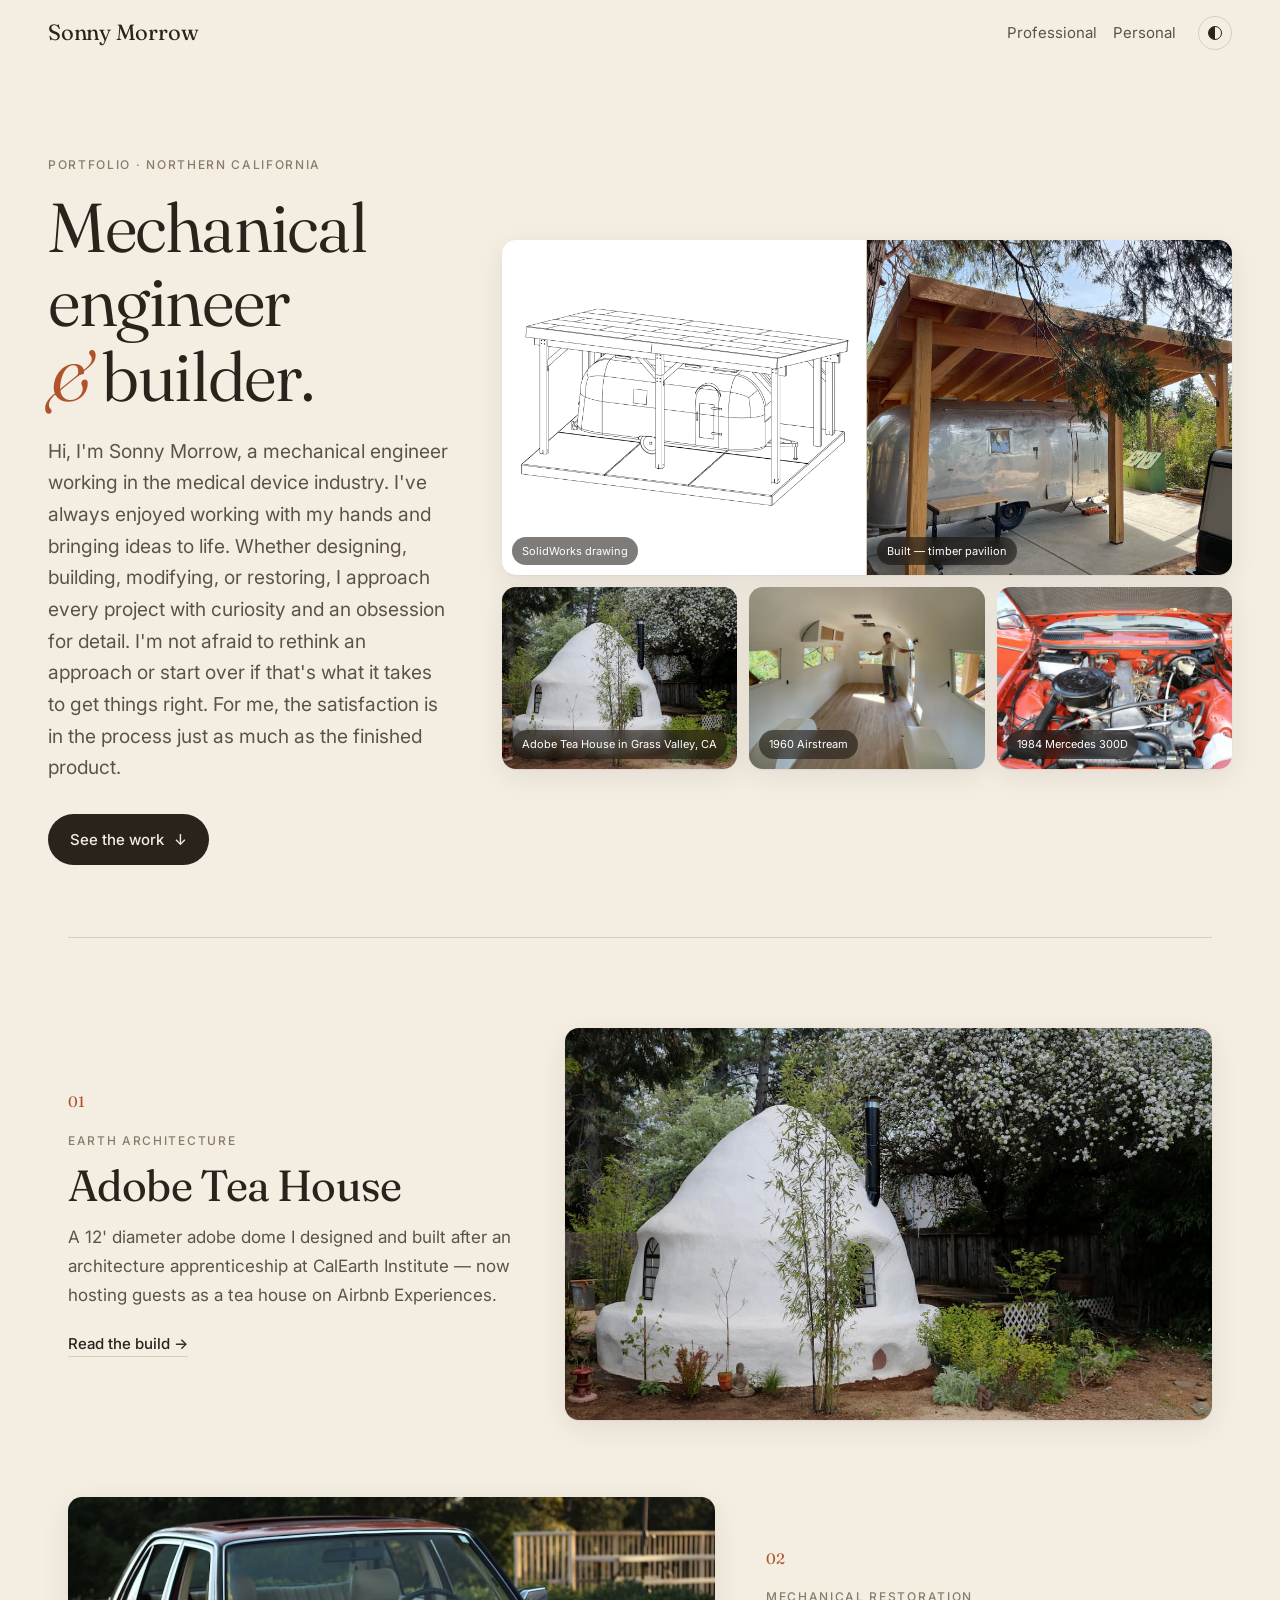
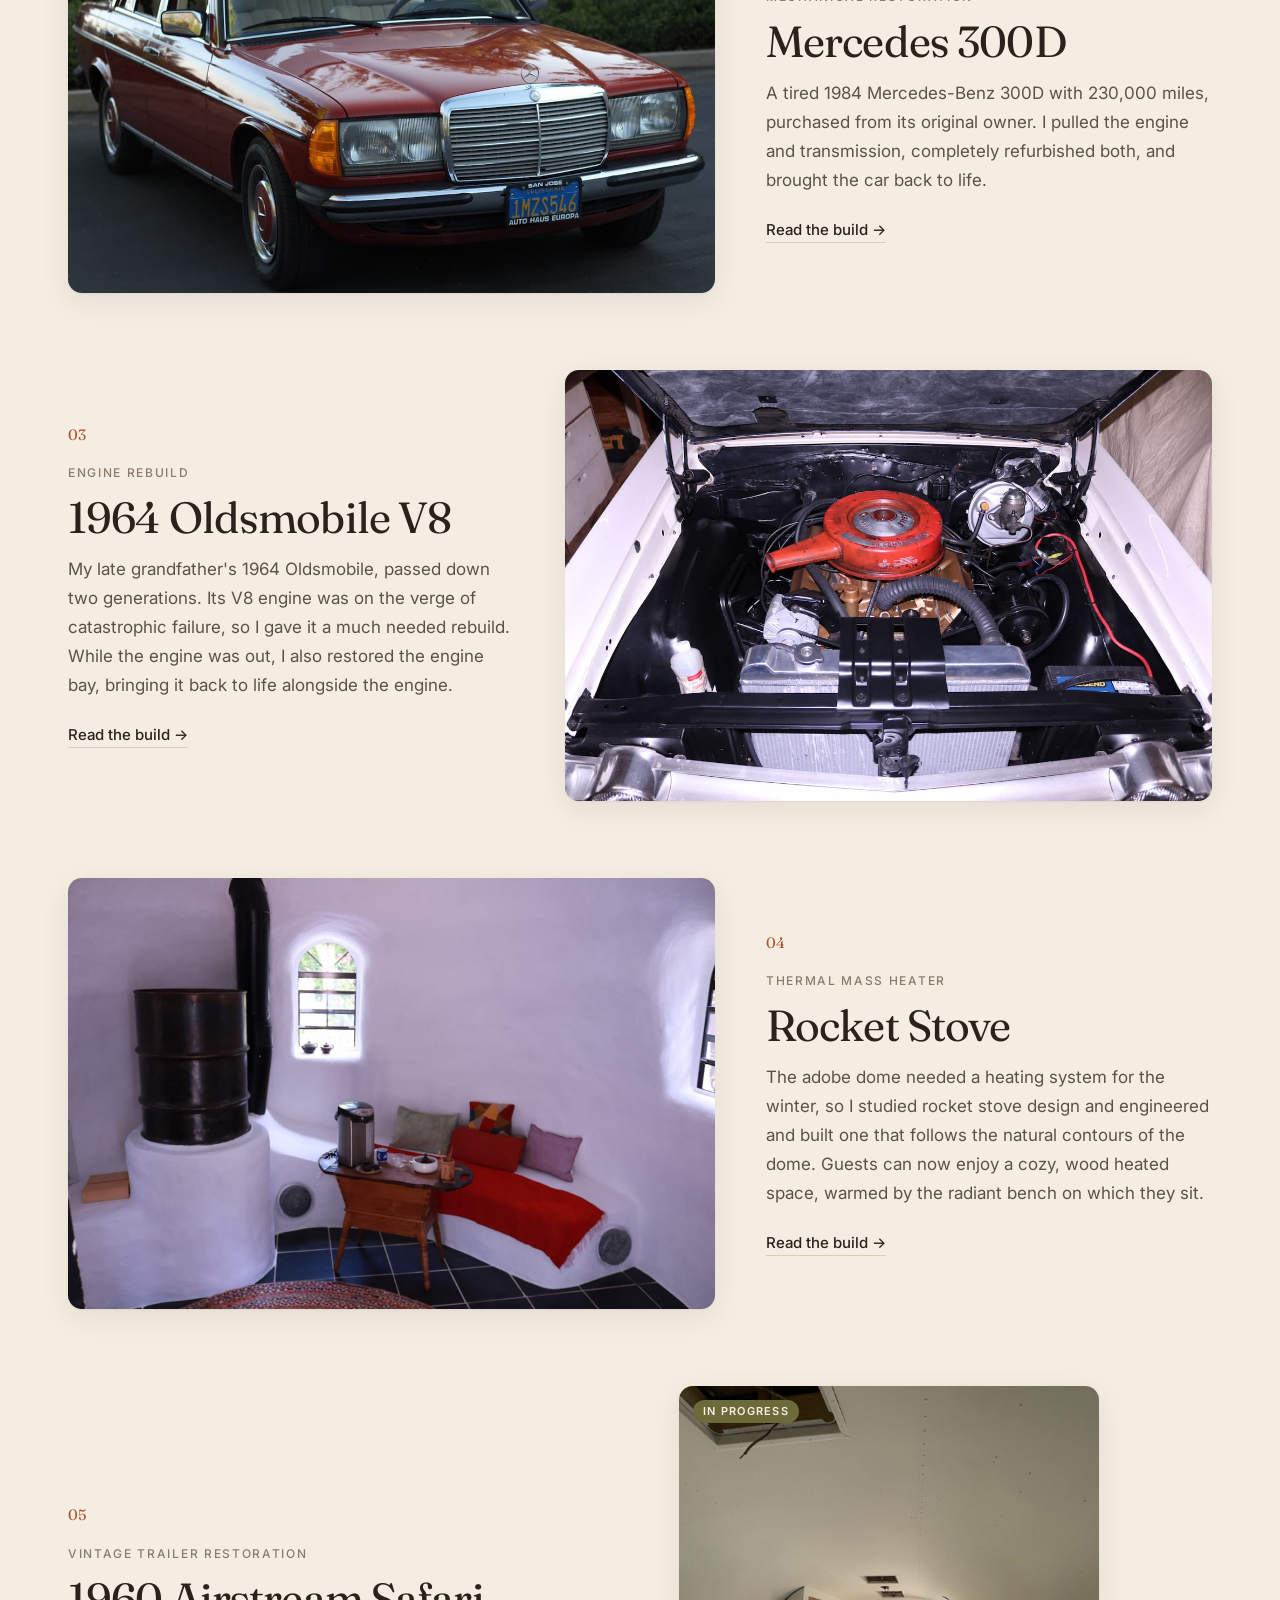
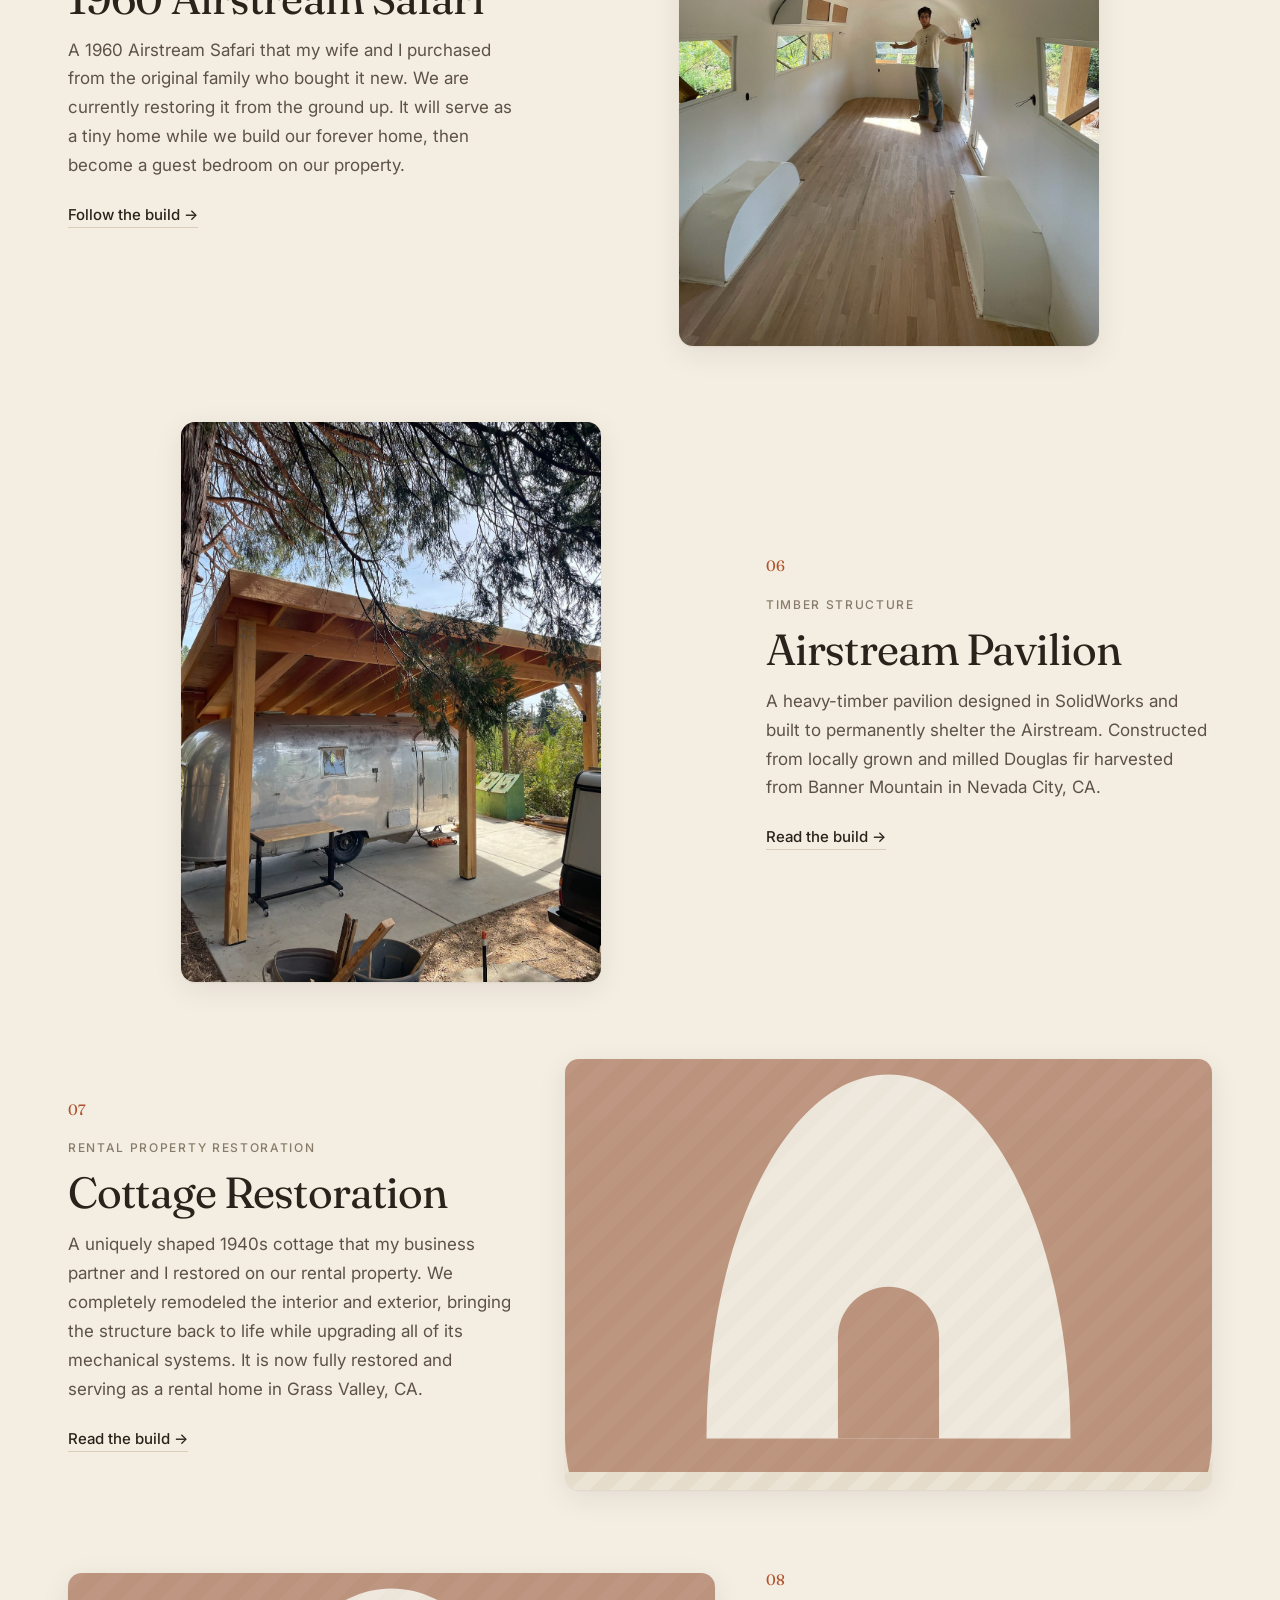
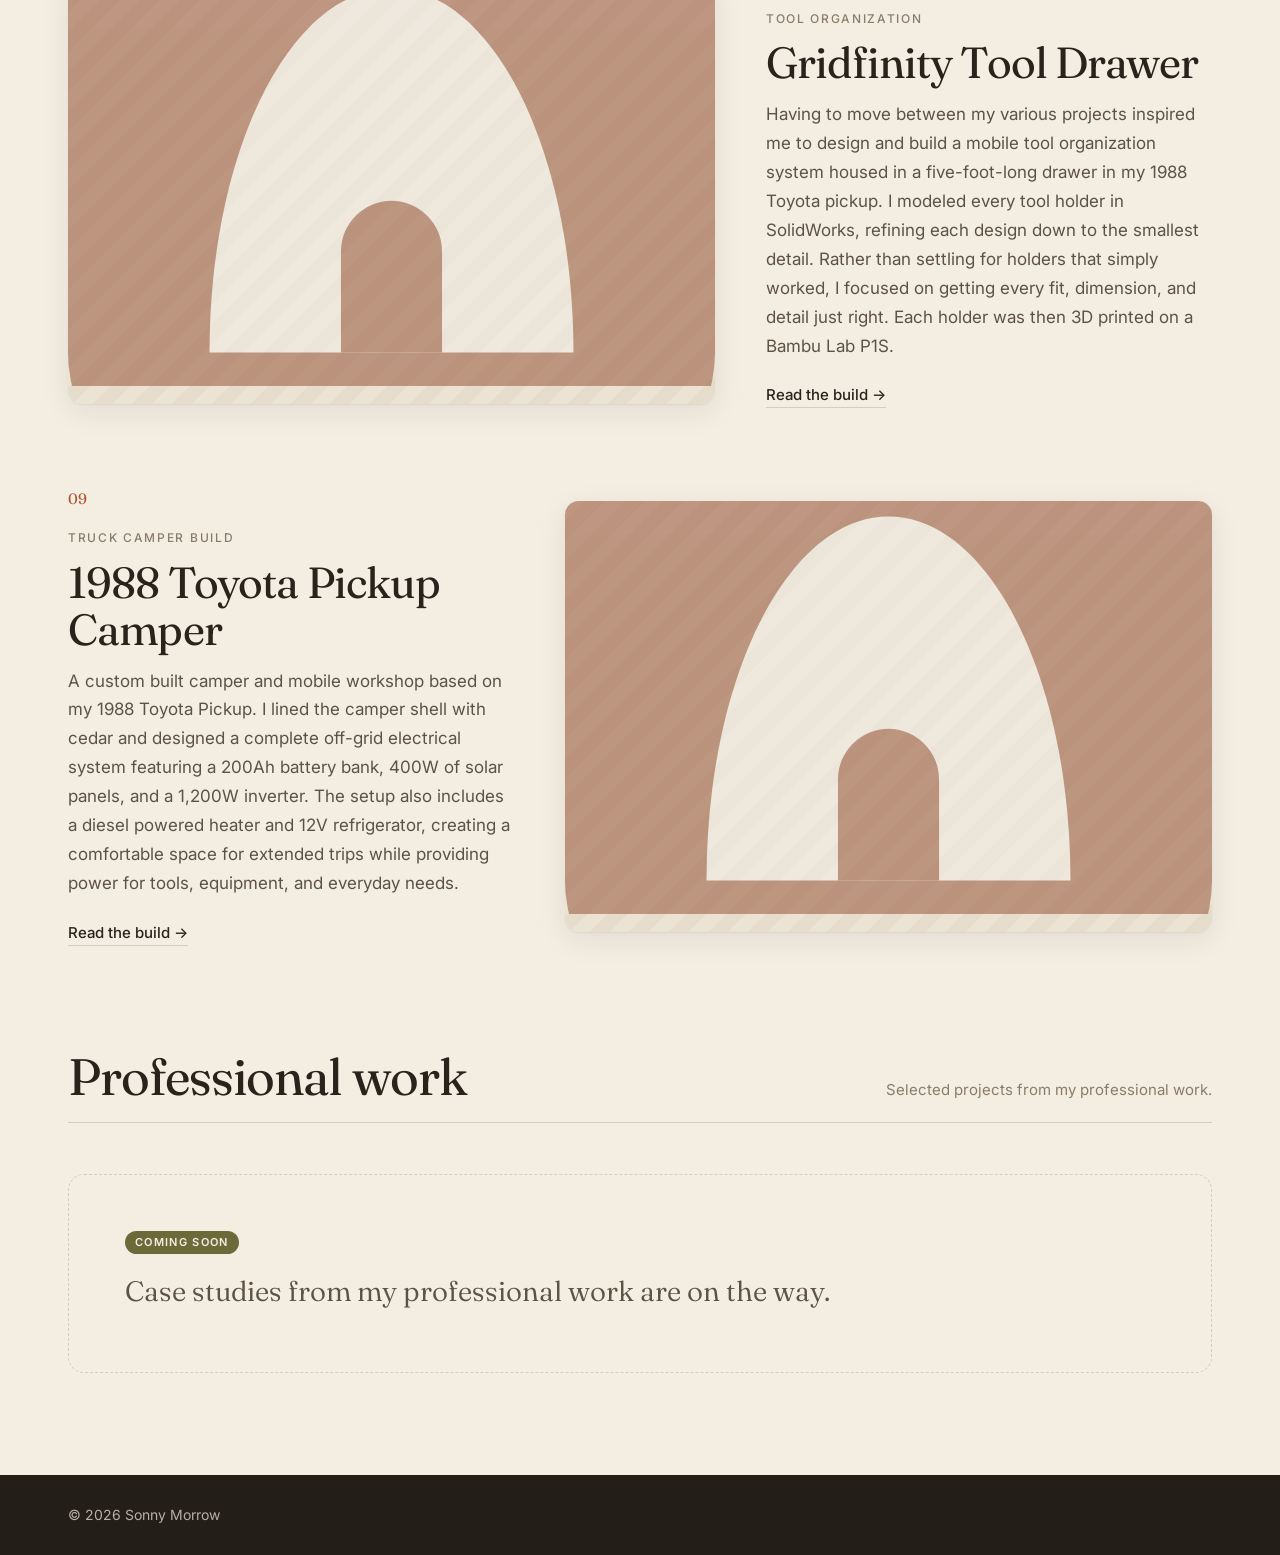
==== index.html @ 386fb1f4 "Edit text in the local editor" ====
<!doctype html>
<html lang="en">
<head>
<meta charset="utf-8">
<meta name="viewport" content="width=device-width, initial-scale=1">
<title>Sonny Morrow — Projects</title>
<meta name="description" content="Hi, I'm Sonny Morrow, a mechanical engineer working in the medical device industry. I've always enjoyed working with my hands and bringing ideas to life. Whether designing, building, modifying, or restoring, I approach every project with curiosity and an obsession for detail. I'm not afraid to rethink an approach or start over if that's what it takes to get things right. For me, the satisfaction is in the process just as much as the finished product.">
<meta property="og:title" content="Sonny Morrow — Projects">
<meta property="og:description" content="Hi, I'm Sonny Morrow, a mechanical engineer working in the medical device industry. I've always enjoyed working with my hands and bringing ideas to life. Whether designing, building, modifying, or restoring, I approach every project with curiosity and an obsession for detail. I'm not afraid to rethink an approach or start over if that's what it takes to get things right. For me, the satisfaction is in the process just as much as the finished product.">
<meta property="og:image" content="https://sonnymorrow.com/images/pic01.jpeg">
<meta name="twitter:card" content="summary_large_image">
<link rel="icon" href="assets/favicon.svg" type="image/svg+xml">
<link rel="preconnect" href="https://fonts.googleapis.com">
<link rel="preconnect" href="https://fonts.gstatic.com" crossorigin>
<link href="https://fonts.googleapis.com/css2?family=Fraunces:ital,opsz,wght@0,9..144,300..700;1,9..144,300..600&family=Inter:wght@400;500;600&display=swap" rel="stylesheet">
<link rel="stylesheet" href="assets/style.css?v=79885d1e">
<script>document.documentElement.classList.add('js');try{var t=localStorage.getItem('theme');if(t)document.documentElement.dataset.theme=t}catch(e){}</script>
</head>
<body class="home">
<header class="site-header">
  <a class="wordmark" href="">Sonny Morrow</a>
  <nav>
    <a href="#professional">Professional</a>
    <a href="#personal">Personal</a>
    <button class="theme-toggle" type="button" aria-label="Toggle dark mode"><span></span></button>
  </nav>
</header>
<main>
<section class="hero">
  <div class="hero-text">
    <p class="eyebrow">Portfolio · Northern California</p>
    <h1>Mechanical engineer <em>&amp;</em> builder.</h1>
    <p class="lede">Hi, I'm Sonny Morrow, a mechanical engineer working in the medical device industry. I've always enjoyed working with my hands and bringing ideas to life. Whether designing, building, modifying, or restoring, I approach every project with curiosity and an obsession for detail. I'm not afraid to rethink an approach or start over if that's what it takes to get things right. For me, the satisfaction is in the process just as much as the finished product.</p>
    <a class="btn" href="#work">See the work <span aria-hidden="true">↓</span></a>
  </div>
  <div class="collage"><a class="tile t1 pair" href="projects/airstream-pavilion/"><span class="half dwg"><img src="images/pavilion-dwg-overview-crop.png" width="1218" height="736" alt="SolidWorks drawing" fetchpriority="high" decoding="async" sizes="(min-width: 900px) 25vw, 50vw"><span class="hero-tag">SolidWorks drawing</span></span><span class="half"><img src="images/pavilion-angle.jpeg" width="1125" height="1500" alt="Built — timber pavilion" style="object-position:50% 62%" fetchpriority="high" decoding="async" sizes="(min-width: 900px) 25vw, 50vw"><span class="hero-tag">Built — timber pavilion</span></span></a>
    <a class="tile t2" href="projects/earthbag-dome/"><img src="images/pic01.jpeg" width="1200" height="727" alt="Adobe Tea House in Grass Valley, CA" style="object-position:6% 60%" fetchpriority="high" decoding="async" sizes="(min-width: 900px) 15vw, 33vw"><span class="hero-tag">Adobe Tea House in Grass Valley, CA</span></a>
    <a class="tile t3" href="projects/airstream-safari-1960/"><img src="images/airstream-interior-white-oak-floor.jpeg" width="1200" height="1600" alt="1960 Airstream" style="object-position:50% 60%" fetchpriority="high" decoding="async" sizes="(min-width: 900px) 15vw, 33vw"><span class="hero-tag">1960 Airstream</span></a>
    <a class="tile t4" href="projects/mercedes-300d/"><img src="images/2.35.jpeg" width="1200" height="800" alt="1984 Mercedes 300D" style="object-position:50% 55%" fetchpriority="high" decoding="async" sizes="(min-width: 900px) 15vw, 33vw"><span class="hero-tag">1984 Mercedes 300D</span></a>
  </div>
</section>

<div id="work">
<section id="personal" class="work wrap">
  
  <article class="card reveal">
    <a href="projects/earthbag-dome/" class="card-link">
      <div class="card-img card-img--whole" style="--r:1.6506"><img src="images/pic01.jpeg" width="1200" height="727" alt="Adobe Tea House" loading="lazy" decoding="async" sizes="(min-width: 900px) 60vw, 100vw"></div>
      <div class="card-body">
        <span class="num">01</span>
        <span class="kicker">Earth architecture</span>
        <h3>Adobe Tea House</h3>
        <p>A 12' diameter adobe dome I designed and built after an architecture apprenticeship at CalEarth Institute — now hosting guests as a tea house on Airbnb Experiences.</p>
        <span class="more">Read the build <span aria-hidden="true">→</span></span>
      </div>
    </a>
  </article>
  <article class="card reveal">
    <a href="projects/mercedes-300d/" class="card-link">
      <div class="card-img card-img--whole" style="--r:1.6327"><img src="images/2.1.jpeg" width="1200" height="735" alt="Mercedes 300D" loading="lazy" decoding="async" sizes="(min-width: 900px) 60vw, 100vw"></div>
      <div class="card-body">
        <span class="num">02</span>
        <span class="kicker">Mechanical restoration</span>
        <h3>Mercedes 300D</h3>
        <p>A tired 1984 Mercedes-Benz 300D with 230,000 miles, purchased from its original owner. I pulled the engine and transmission, completely refurbished both, and brought the car back to life.</p>
        <span class="more">Read the build <span aria-hidden="true">→</span></span>
      </div>
    </a>
  </article>
  <article class="card reveal">
    <a href="projects/oldsmobile-1964/" class="card-link">
      <div class="card-img card-img--whole" style="--r:1.5000"><img src="images/3.22.jpeg" width="1200" height="800" alt="1964 Oldsmobile V8" loading="lazy" decoding="async" sizes="(min-width: 900px) 60vw, 100vw"></div>
      <div class="card-body">
        <span class="num">03</span>
        <span class="kicker">Engine rebuild</span>
        <h3>1964 Oldsmobile V8</h3>
        <p>My late grandfather's 1964 Oldsmobile, passed down two generations. Its V8 engine was on the verge of catastrophic failure, so I gave it a much needed rebuild. While the engine was out, I also restored the engine bay, bringing it back to life alongside the engine.</p>
        <span class="more">Read the build <span aria-hidden="true">→</span></span>
      </div>
    </a>
  </article>
  <article class="card reveal">
    <a href="projects/rocket-stove/" class="card-link">
      <div class="card-img card-img--whole" style="--r:1.5000"><img src="images/4.12.jpeg" width="1200" height="800" alt="Rocket Stove" style="object-position:15% 50%" loading="lazy" decoding="async" sizes="(min-width: 900px) 60vw, 100vw"></div>
      <div class="card-body">
        <span class="num">04</span>
        <span class="kicker">Thermal Mass heater</span>
        <h3>Rocket Stove</h3>
        <p>The adobe dome needed a heating system for the winter, so I studied rocket stove design and engineered and built one that follows the natural contours of the dome. Guests can now enjoy a cozy, wood heated space, warmed by the radiant bench on which they sit.</p>
        <span class="more">Read the build <span aria-hidden="true">→</span></span>
      </div>
    </a>
  </article>
  <article class="card reveal">
    <a href="projects/airstream-safari-1960/" class="card-link">
      <div class="card-img card-img--whole" style="--r:0.7500"><span class="badge">In progress</span><img src="images/airstream-interior-white-oak-floor.jpeg" width="1200" height="1600" alt="1960 Airstream Safari" style="object-position:50% 55%" loading="lazy" decoding="async" sizes="(min-width: 900px) 60vw, 100vw"></div>
      <div class="card-body">
        <span class="num">05</span>
        <span class="kicker">Vintage trailer restoration</span>
        <h3>1960 Airstream Safari</h3>
        <p>A 1960 Airstream Safari that my wife and I purchased from the original family who bought it new. We are currently restoring it from the ground up. It will serve as a tiny home while we build our forever home, then become a guest bedroom on our property.</p>
        <span class="more">Follow the build <span aria-hidden="true">→</span></span>
      </div>
    </a>
  </article>
  <article class="card reveal">
    <a href="projects/airstream-pavilion/" class="card-link">
      <div class="card-img card-img--whole" style="--r:0.7500"><img src="images/pavilion-angle.jpeg" width="1125" height="1500" alt="Airstream Pavilion" style="object-position:50% 62%" loading="lazy" decoding="async" sizes="(min-width: 900px) 60vw, 100vw"></div>
      <div class="card-body">
        <span class="num">06</span>
        <span class="kicker">Timber structure</span>
        <h3>Airstream Pavilion</h3>
        <p>A heavy-timber pavilion designed in SolidWorks and built to permanently shelter the Airstream. Constructed from locally grown and milled Douglas fir harvested from Banner Mountain in Nevada City, CA.</p>
        <span class="more">Read the build <span aria-hidden="true">→</span></span>
      </div>
    </a>
  </article>
  <article class="card reveal">
    <a href="projects/cottage-restoration/" class="card-link">
      <div class="card-img"><div class="ph-empty"><img src="assets/favicon.svg" alt="" width="40" height="40"><span>Photos coming soon</span></div></div>
      <div class="card-body">
        <span class="num">07</span>
        <span class="kicker">Rental property restoration</span>
        <h3>Cottage Restoration</h3>
        <p>A uniquely shaped 1940s cottage that my business partner and I restored on our rental property. We completely remodeled the interior and exterior, bringing the structure back to life while upgrading all of its mechanical systems. It is now fully restored and serving as a rental home in Grass Valley, CA.</p>
        <span class="more">Read the build <span aria-hidden="true">→</span></span>
      </div>
    </a>
  </article>
  <article class="card reveal">
    <a href="projects/gridfinity-tool-drawer/" class="card-link">
      <div class="card-img"><div class="ph-empty"><img src="assets/favicon.svg" alt="" width="40" height="40"><span>Photos coming soon</span></div></div>
      <div class="card-body">
        <span class="num">08</span>
        <span class="kicker">tool organization</span>
        <h3>Gridfinity Tool Drawer</h3>
        <p>Having to move between my various projects inspired me to design and build a mobile tool organization system housed in a five-foot-long drawer in my 1988 Toyota pickup. I modeled every tool holder in SolidWorks, refining each design down to the smallest detail. Rather than settling for holders that simply worked, I focused on getting every fit, dimension, and detail just right. Each holder was then 3D printed on a Bambu Lab P1S.</p>
        <span class="more">Read the build <span aria-hidden="true">→</span></span>
      </div>
    </a>
  </article>
  <article class="card reveal">
    <a href="projects/toyota-pickup-camper-1988/" class="card-link">
      <div class="card-img"><div class="ph-empty"><img src="assets/favicon.svg" alt="" width="40" height="40"><span>Photos coming soon</span></div></div>
      <div class="card-body">
        <span class="num">09</span>
        <span class="kicker">Truck camper build</span>
        <h3>1988 Toyota Pickup Camper</h3>
        <p>A custom built camper and mobile workshop based on my 1988 Toyota Pickup. I lined the camper shell with cedar and designed a complete off-grid electrical system featuring a 200Ah battery bank, 400W of solar panels, and a 1,200W inverter. The setup also includes a diesel powered heater and 12V refrigerator, creating a comfortable space for extended trips while providing power for tools, equipment, and everyday needs.</p>
        <span class="more">Read the build <span aria-hidden="true">→</span></span>
      </div>
    </a>
  </article>
</section>
<section id="professional" class="work wrap">
  <header class="section-head"><h2 class="section-title">Professional work</h2><p>Selected projects from my professional work.</p></header>
  <div class="section-empty reveal"><span class="badge">Coming soon</span><p>Case studies from my professional work are on the way.</p></div>
</section>
</div>
</main>
<footer class="site-footer">
  <div class="wrap">
    <div class="footer-row">
      <span>© 2026 Sonny Morrow</span>
    </div>
  </div>
</footer>
<div class="lightbox" hidden role="dialog" aria-modal="true" aria-label="Photo viewer">
  <button class="lb-close" aria-label="Close">×</button>
  <button class="lb-prev" aria-label="Previous photo">‹</button>
  <figure><img alt=""><figcaption></figcaption></figure>
  <button class="lb-next" aria-label="Next photo">›</button>
</div>
<script src="assets/site.js?v=497e6ebc" defer></script>
</body>
</html>
---- assets/style.css ----
:root {
  --bg: #f3ede2;
  --bg-2: #ebe3d4;
  --card: #faf6ef;
  --ink: #2a231c;
  --ink-2: #5e5245;
  --muted: #8a7c6b;
  --line: #d9cdb9;
  --accent: #b0532c;
  --accent-ink: #fff8f0;
  --olive: #6d6a3a;
  --shadow: 0 1px 2px rgb(60 40 20 / .06), 0 8px 30px rgb(60 40 20 / .08);
  --serif: 'Fraunces', Georgia, serif;
  --sans: 'Inter', system-ui, -apple-system, sans-serif;
  --gutter: clamp(16px, 4vw, 48px);
  --max: 1240px;
  color-scheme: light;
}
@media (prefers-color-scheme: dark) {
  :root:not([data-theme="light"]) {
    --bg: #1b1814; --bg-2: #24201b; --card: #24201b; --ink: #efe7da; --ink-2: #c4b8a6; --muted: #948775;
    --line: #3a332b; --accent: #e07a4c; --accent-ink: #1b1814; --olive: #b4b07a;
    --shadow: 0 1px 2px rgb(0 0 0 / .3), 0 8px 30px rgb(0 0 0 / .3); color-scheme: dark;
  }
}
:root[data-theme="dark"] {
  --bg: #1b1814; --bg-2: #24201b; --card: #24201b; --ink: #efe7da; --ink-2: #c4b8a6; --muted: #948775;
  --line: #3a332b; --accent: #e07a4c; --accent-ink: #1b1814; --olive: #b4b07a;
  --shadow: 0 1px 2px rgb(0 0 0 / .3), 0 8px 30px rgb(0 0 0 / .3); color-scheme: dark;
}

*, *::before, *::after { box-sizing: border-box; }
html { scroll-behavior: smooth; -webkit-text-size-adjust: 100%; }
body {
  margin: 0; background: var(--bg); color: var(--ink);
  font: 400 17px/1.7 var(--sans); -webkit-font-smoothing: antialiased; overflow-x: hidden;
}
img { max-width: 100%; height: auto; display: block; }
a { color: inherit; }
::selection { background: var(--accent); color: var(--accent-ink); }
.wrap { max-width: var(--max); margin-inline: auto; padding-inline: var(--gutter); }
h1, h2, h3 { font-family: var(--serif); font-weight: 400; line-height: 1.08; letter-spacing: -.02em; margin: 0; font-optical-sizing: auto; }
em { font-style: italic; color: var(--accent); }

/* ---------- Header ---------- */
.site-header {
  position: sticky; top: 0; z-index: 50; display: flex; align-items: center; justify-content: space-between;
  padding: 14px var(--gutter); background: color-mix(in srgb, var(--bg) 82%, transparent);
  backdrop-filter: blur(12px); -webkit-backdrop-filter: blur(12px); border-bottom: 1px solid transparent;
  transition: border-color .3s;
}
.site-header.scrolled { border-bottom-color: var(--line); }
.wordmark { font-family: var(--serif); font-size: 22px; text-decoration: none; letter-spacing: -.01em; }
.site-header nav { display: flex; gap: 22px; align-items: center; font-size: 15px; }
.site-header nav a { text-decoration: none; color: var(--ink-2); }
.site-header nav a:hover { color: var(--accent); }
.theme-toggle {
  width: 34px; height: 34px; border-radius: 50%; border: 1px solid var(--line); background: transparent;
  cursor: pointer; display: grid; place-items: center; padding: 0;
}
.theme-toggle span {
  width: 14px; height: 14px; border-radius: 50%;
  background: linear-gradient(90deg, var(--ink) 50%, transparent 50%); border: 1.5px solid var(--ink);
}

/* ---------- Home hero ---------- */
.hero {
  display: grid; grid-template-columns: 0.8fr 1.45fr; gap: clamp(24px, 4vw, 72px); align-items: center;
  max-width: 1560px; margin: 0 auto; padding: clamp(32px, 6vw, 80px) var(--gutter) clamp(40px, 6vw, 72px);
}
.eyebrow, .kicker {
  font-size: 12px; letter-spacing: .14em; text-transform: uppercase; color: var(--muted); font-weight: 500;
}
.hero h1 { font-size: clamp(42px, 5.4vw, 84px); text-wrap: balance; margin: 14px 0 22px; font-weight: 350; }
.lede { font-size: clamp(17px, 1.5vw, 19px); color: var(--ink-2); max-width: 34em; margin: 0 0 30px; }
.btn {
  display: inline-flex; gap: 10px; align-items: center; padding: 13px 22px; border-radius: 999px;
  background: var(--ink); color: var(--bg); text-decoration: none; font-weight: 500; font-size: 15px;
  transition: transform .2s, background .2s;
}
.btn:hover { background: var(--accent); color: var(--accent-ink); transform: translateY(-1px); }
/* Collage: a wide "drawing vs. built" pair across the top, three project tiles below.
   Each tile links to its project. */
.collage {
  display: grid; grid-template-columns: 1fr 1fr 1fr; grid-template-rows: 1.85fr 1fr; gap: 12px;
  aspect-ratio: 4/2.9;
}
.tile.pair { grid-column: 1 / 4; display: grid; grid-template-columns: 1fr 1fr; gap: 0; }
.tile.pair .half { position: relative; overflow: hidden; display: block; }
.tile.pair .half.dwg { background: #fff; border-right: 1px solid var(--line); }
.tile.pair .half.dwg img { object-fit: contain; padding: 22px 14px; animation: none; }
.tile { position: relative; display: block; overflow: hidden; border-radius: 14px; box-shadow: var(--shadow); background: var(--bg-2); }
.tile img { width: 100%; height: 100%; object-fit: cover; transition: transform 1.1s cubic-bezier(.2,.7,.2,1); }
.tile:hover img { transform: scale(1.03); }
.tile .hero-tag { left: 10px; bottom: 10px; font-size: 11px; padding: 5px 10px; }
@keyframes slowzoom { from { transform: scale(1.08); } to { transform: scale(1); } }
.hero-tag {
  position: absolute; left: 14px; bottom: 14px; font-size: 12px; padding: 6px 12px; border-radius: 999px;
  background: rgb(20 15 10 / .55); color: #fff; backdrop-filter: blur(6px);
}

/* ---------- Stats ---------- */
.stats {
  display: grid; grid-template-columns: repeat(4, 1fr); border-block: 1px solid var(--line);
  padding-block: 26px; gap: 16px;
}
.stats div { display: flex; flex-direction: column; gap: 4px; }
.stats strong { font-family: var(--serif); font-size: clamp(34px, 4vw, 52px); font-weight: 350; line-height: 1; color: var(--accent); }
.stats span { font-size: 14px; color: var(--muted); }

/* ---------- Work ---------- */
.work { padding-block: clamp(56px, 8vw, 110px); }
.section-title { font-size: clamp(32px, 4vw, 52px); margin-bottom: clamp(28px, 4vw, 56px); }
.card + .card { margin-top: clamp(40px, 6vw, 88px); }
.card-link { display: grid; grid-template-columns: 1.45fr 1fr; gap: clamp(20px, 4vw, 56px); align-items: center; text-decoration: none; }
.card:nth-child(odd of .card) .card-link { grid-template-columns: 1fr 1.45fr; }
.card:nth-child(odd of .card) .card-img { order: 2; }
.card-img { overflow: hidden; border-radius: 14px; aspect-ratio: 3/2; box-shadow: var(--shadow); background: var(--bg-2); }
.card-img img { width: 100%; height: 100%; object-fit: cover; transition: transform 1.1s cubic-bezier(.2,.7,.2,1); }
.card-link:hover .card-img img { transform: scale(1.045); }
.card-body { position: relative; }
.num { display: block; font-family: var(--serif); font-size: 15px; color: var(--accent); margin-bottom: 10px; }
.card h3 { font-size: clamp(30px, 3.4vw, 46px); margin: 8px 0 14px; }
.card p { color: var(--ink-2); margin: 0 0 20px; }
.more { font-weight: 500; font-size: 15px; border-bottom: 1px solid var(--line); padding-bottom: 3px; transition: border-color .2s, color .2s; }
.card-link:hover .more { color: var(--accent); border-color: var(--accent); }

/* ---------- Project page ---------- */
.progress { position: fixed; top: 0; left: 0; height: 3px; width: 100%; background: var(--accent); transform-origin: 0 50%; transform: scaleX(0); z-index: 60; }
.p-hero { position: relative; height: min(78vh, 760px); min-height: 380px; overflow: hidden; margin-top: -63px; }
.p-hero img { width: 100%; height: 100%; object-fit: cover; animation: slowzoom 18s ease-out both; }
.p-hero::after { content: ''; position: absolute; inset: 0; background: linear-gradient(to top, rgb(15 10 6 / .72), rgb(15 10 6 / .05) 55%, rgb(15 10 6 / .25)); }
.p-hero-text { position: absolute; inset: auto 0 0; z-index: 1; padding-bottom: clamp(28px, 5vw, 60px); color: #fff; }
.p-hero-text .kicker { color: rgb(255 255 255 / .8); }
.p-hero h1 { font-size: clamp(46px, 8vw, 116px); font-weight: 350; margin-top: 10px; }
.p-intro { display: grid; grid-template-columns: 300px 1fr; gap: clamp(24px, 5vw, 72px); padding-block: clamp(40px, 6vw, 80px); }
.p-lede:only-child { grid-column: 2; }
.meta { margin: 0; display: grid; gap: 0; align-content: start; }
.meta div { padding: 12px 0; border-top: 1px solid var(--line); }
.meta div:last-child { border-bottom: 1px solid var(--line); }
.meta dt { font-size: 12px; text-transform: uppercase; letter-spacing: .12em; color: var(--muted); }
.meta dd { margin: 2px 0 0; font-weight: 500; }
.p-lede p { font-family: var(--serif); font-size: clamp(21px, 2.2vw, 28px); line-height: 1.45; margin: 0 0 .8em; font-weight: 350; }

.p-body { display: grid; grid-template-columns: 220px minmax(0, 1fr); gap: clamp(24px, 5vw, 72px); }
.toc nav { position: sticky; top: 90px; font-size: 14px; }
.toc p { font-size: 12px; text-transform: uppercase; letter-spacing: .12em; color: var(--muted); margin: 0 0 10px; }
.toc ol { list-style: none; padding: 0; margin: 0; border-left: 1px solid var(--line); }
.toc a { display: flex; gap: 10px; padding: 6px 0 6px 14px; text-decoration: none; color: var(--ink-2); margin-left: -1px; border-left: 2px solid transparent; transition: color .2s, border-color .2s; }
.toc a span { color: var(--muted); font-variant-numeric: tabular-nums; min-width: 1.4em; }
.toc a:hover, .toc a.active { color: var(--ink); border-left-color: var(--accent); }
.toc a.active span { color: var(--accent); }

.chapters { max-width: 860px; min-width: 0; }
.chapter { padding-bottom: clamp(44px, 6vw, 80px); scroll-margin-top: 80px; }
.chapter h2 { font-size: clamp(28px, 3vw, 40px); margin-bottom: 18px; display: flex; align-items: baseline; gap: 14px; }
.chapter h2 small { font-family: var(--sans); font-size: 14px; color: var(--muted); letter-spacing: 0; }
.ch-num { font-size: 15px; color: var(--accent); font-family: var(--sans); font-weight: 500; letter-spacing: .04em; }
.chapter > p { max-width: 40em; color: var(--ink-2); margin: 0 0 1.1em; }
.note { font-style: italic; color: var(--muted); }
.hint { font-size: 14px; color: var(--muted) !important; }
.inline-link { color: var(--accent); font-weight: 500; text-decoration: none; border-bottom: 1px solid currentColor; }

/* Justified rows: each photo keeps its own shape (--r = width/height),
   widths are shared in proportion so every photo in a row is the same height. */
.gallery { display: flex; flex-direction: column; gap: 10px; margin: 6px 0 26px; }
.grow { display: flex; gap: 10px; }
.gi { flex: var(--r) 1 0; min-width: 0; aspect-ratio: var(--r); }
.gallery.g1 .gi { flex: none; width: min(100%, calc(78vh * var(--r))); margin: 0 auto; }
.ph { display: block; width: 100%; height: 100%; overflow: hidden; border-radius: 10px; background: var(--bg-2); cursor: zoom-in; }
.ph img { display: block; width: 100%; height: 100%; object-fit: cover; transition: transform .8s cubic-bezier(.2,.7,.2,1), opacity .4s; }
.ph:hover img { transform: scale(1.03); }

/* Before / after */
.ba { position: relative; border-radius: 12px; overflow: hidden; aspect-ratio: 3/2; user-select: none; box-shadow: var(--shadow); }
.ba img { width: 100%; height: 100%; object-fit: cover; }
.ba-before { position: absolute; inset: 0; clip-path: inset(0 calc(100% - var(--pos)) 0 0); }
.ba input { position: absolute; inset: 0; width: 100%; height: 100%; opacity: 0; cursor: ew-resize; margin: 0; z-index: 3; }
.ba-handle { position: absolute; top: 0; bottom: 0; left: var(--pos); width: 2px; background: #fff; transform: translateX(-1px); pointer-events: none; z-index: 2; }
.ba-handle::after { content: '‹ ›'; position: absolute; top: 50%; left: 50%; transform: translate(-50%,-50%); width: 46px; height: 46px; border-radius: 50%; background: #fff; color: #222; display: grid; place-items: center; font-size: 18px; box-shadow: 0 2px 12px rgb(0 0 0 / .3); letter-spacing: 2px; }
.ba input:focus-visible ~ .ba-handle::after { outline: 3px solid var(--accent); outline-offset: 2px; }
.ba-label { position: absolute; top: 14px; z-index: 2; font-size: 12px; text-transform: uppercase; letter-spacing: .12em; padding: 5px 10px; border-radius: 999px; background: rgb(20 15 10 / .6); color: #fff; pointer-events: none; }
.ba-label.l { left: 14px; } .ba-label.r { right: 14px; }

.parts { list-style: none; padding: 0; margin: 0; display: grid; grid-template-columns: repeat(2, 1fr); gap: 0 32px; }
.parts li { padding: 10px 0 10px 30px; border-bottom: 1px solid var(--line); position: relative; font-size: 15px; }
.parts li::before { content: ''; position: absolute; left: 2px; top: 15px; width: 14px; height: 8px; border-left: 2px solid var(--olive); border-bottom: 2px solid var(--olive); transform: rotate(-45deg); }

.outcome { background: var(--card); border: 1px solid var(--line); border-radius: 16px; padding: clamp(24px, 4vw, 44px); margin-bottom: clamp(44px, 6vw, 80px); }
.outcome p { font-family: var(--serif); font-size: clamp(19px, 2vw, 24px); line-height: 1.5; color: var(--ink) !important; font-weight: 350; margin: 0 !important; max-width: none !important; }
.video { position: relative; aspect-ratio: 16/9; border-radius: 12px; overflow: hidden; background: #000; }
.video iframe { position: absolute; inset: 0; width: 100%; height: 100%; border: 0; }

.pager { display: grid; grid-template-columns: 1fr 1fr; gap: 16px; padding-block: 20px clamp(56px, 8vw, 100px); }
.pager a { display: flex; flex-direction: column; gap: 6px; padding: 24px; border: 1px solid var(--line); border-radius: 14px; text-decoration: none; transition: border-color .2s, background .2s; }
.pager a:hover { border-color: var(--accent); background: var(--card); }
.pager .next { text-align: right; }
.pager span { font-size: 13px; color: var(--muted); }
.pager strong { font-family: var(--serif); font-weight: 400; font-size: clamp(20px, 2.4vw, 30px); }

/* ---------- Footer ---------- */
.site-footer { background: #241e18; color: #f3ede2; padding-block: clamp(48px, 7vw, 90px) 28px; }
.footer-big { font-family: var(--serif); font-size: clamp(30px, 5vw, 64px); line-height: 1.1; margin: 0 0 48px; font-weight: 350; max-width: 14em; }
.footer-row { display: flex; justify-content: space-between; flex-wrap: wrap; gap: 12px; font-size: 14px; opacity: .7; }
.footer-row a { text-decoration: none; border-bottom: 1px solid currentColor; }

/* ---------- Lightbox ---------- */
.lightbox { position: fixed; inset: 0; z-index: 100; background: rgb(12 9 6 / .94); display: grid; place-items: center; padding: 56px 64px; }
.lightbox[hidden] { display: none; }
.lightbox figure { margin: 0; max-width: 100%; max-height: 100%; display: flex; flex-direction: column; align-items: center; gap: 10px; }
.lightbox img { max-width: 100%; max-height: calc(100vh - 140px); width: auto; height: auto; border-radius: 6px; object-fit: contain; }
.lightbox figcaption { color: rgb(255 255 255 / .6); font-size: 13px; font-variant-numeric: tabular-nums; }
.lightbox button { position: absolute; background: rgb(255 255 255 / .1); color: #fff; border: 0; width: 48px; height: 48px; border-radius: 50%; font-size: 28px; line-height: 1; cursor: pointer; display: grid; place-items: center; }
.lightbox button:hover { background: rgb(255 255 255 / .22); }
.lb-close { top: 14px; right: 14px; }
.lb-prev { left: 12px; top: 50%; transform: translateY(-50%); }
.lb-next { right: 12px; top: 50%; transform: translateY(-50%); }

.nf { padding-block: 120px; text-align: center; } .nf h1 { font-size: clamp(40px, 6vw, 72px); margin-bottom: 30px; }

/* ---------- Reveal ---------- */
.js .reveal { opacity: 0; transform: translateY(24px); transition: opacity .9s ease, transform .9s cubic-bezier(.2,.7,.2,1); }
.js .reveal.in { opacity: 1; transform: none; }
@media (prefers-reduced-motion: reduce) {
  *, *::before, *::after { animation: none !important; transition: none !important; }
  .js .reveal { opacity: 1; transform: none; }
  html { scroll-behavior: auto; }
}

/* ---------- Responsive ---------- */
@media (max-width: 900px) {
  .hero { grid-template-columns: 1fr; }
  .collage { aspect-ratio: 4/3.1; gap: 6px; }
  .stats { grid-template-columns: repeat(2, 1fr); }
  .card-link, .card:nth-child(odd of .card) .card-link { grid-template-columns: 1fr; }
  .card:nth-child(odd of .card) .card-img { order: 0; }
  .p-intro, .p-body { grid-template-columns: 1fr; }
  .p-lede:only-child { grid-column: auto; }
  .toc { display: none; }
  .parts { grid-template-columns: 1fr; }
}
@media (max-width: 560px) {
  body { font-size: 16px; }
  .gallery, .grow { gap: 6px; }
  .lightbox { padding: 56px 8px; }
  .lb-prev, .lb-next { top: auto; bottom: 10px; transform: none; }
  .pager { grid-template-columns: 1fr; }
  .pager .next { text-align: left; }
}
@media (prefers-color-scheme: dark) { :root:not([data-theme="light"]) .site-footer { background: #110e0b; border-top: 1px solid var(--line); } }
:root[data-theme="dark"] .site-footer { background: #110e0b; border-top: 1px solid var(--line); }

/* ---------- Placeholders for projects still being written ---------- */
.card-img { position: relative; }
.ph-empty {
  width: 100%; height: 100%; display: flex; flex-direction: column; align-items: center; justify-content: center; gap: 12px;
  color: var(--muted); font-size: 14px; letter-spacing: .04em;
  background: repeating-linear-gradient(135deg, var(--bg-2) 0 14px, color-mix(in srgb, var(--bg-2) 70%, var(--line)) 14px 28px);
}
.ph-empty img { opacity: .55; filter: grayscale(.3); }
.badge {
  display: inline-block; font: 600 11px/1 var(--sans); letter-spacing: .12em; text-transform: uppercase;
  padding: 6px 10px; border-radius: 999px; background: var(--olive); color: var(--bg);
}
.card-img .badge { position: absolute; top: 14px; left: 14px; z-index: 1; }
.p-hero-text .badge { margin-left: 12px; vertical-align: 2px; }
.p-hero--empty { height: min(52vh, 480px); min-height: 320px; background: repeating-linear-gradient(135deg, #2b241d 0 18px, #322a22 18px 36px); }
.todo {
  border: 1.5px dashed var(--line); border-radius: 12px; padding: 16px 18px; margin: 0 0 24px;
  color: var(--muted); font-size: 15px; max-width: 40em; background: color-mix(in srgb, var(--card) 60%, transparent);
}
.todo strong { display: block; font-size: 11px; letter-spacing: .14em; text-transform: uppercase; color: var(--olive); margin-bottom: 4px; }
.outcome .todo { margin: 0; }

/* Technical drawings: never crop, show the whole sheet on white */
.ph:has(img[src$=".png"]) { background: #fff; }
.ph img[src$=".png"] { object-fit: contain; }

/* Looping video clips (GIF-style) */
.ph-video { cursor: default; }
.ph-video video { width: 100%; height: 100%; object-fit: cover; display: block; }

/* ---------- Professional / Personal sections ---------- */
.work + .work { padding-top: 0; }
.section-head { display: flex; align-items: baseline; justify-content: space-between; gap: 12px 32px; flex-wrap: wrap;
  border-bottom: 1px solid var(--line); padding-bottom: 18px; margin-bottom: clamp(28px, 4vw, 56px); }
.section-head .section-title { margin: 0; }
.section-head p { margin: 0; color: var(--muted); max-width: 30em; font-size: 15px; }
.section-empty { border: 1.5px dashed var(--line); border-radius: 16px; padding: clamp(28px, 5vw, 56px);
  display: flex; flex-direction: column; align-items: flex-start; gap: 14px; }
.section-empty p { margin: 0; font-family: var(--serif); font-size: clamp(20px, 2.2vw, 28px); font-weight: 350; color: var(--ink-2); }
.site-header nav a + a { margin-left: -6px; }



/* Stats: as many columns as there are stats; footer without the big tagline */
.stats { grid-template-columns: repeat(auto-fit, minmax(140px, 1fr)); }
.site-footer { padding-top: 28px; }

/* Keep the name on one line on phones */
.wordmark { white-space: nowrap; }
@media (max-width: 420px) {
  .wordmark { font-size: 19px; }
  .site-header nav { gap: 14px; font-size: 14px; }
}

/* Divider between the home intro and the project list */
#work::before {
  content: ''; display: block; max-width: calc(var(--max) - 2 * var(--gutter)); margin: 0 auto;
  height: 1px; background: var(--line);
}
#work > .work:first-child { padding-top: clamp(48px, 7vw, 96px); }

/* Hidden from view, still read by search engines and screen readers */
.sr-only { position: absolute; width: 1px; height: 1px; overflow: hidden; clip: rect(0 0 0 0); white-space: nowrap; }
.hero .lede { font-size: clamp(17px, 1.5vw, 20px); line-height: 1.65; }

/* Banner that shows the whole photo (heroFit: 'whole'): blurred copy fills the sides */
.p-hero img.p-hero-fill { position: absolute; inset: 0; filter: blur(28px) brightness(.55); transform: scale(1.15); animation: none; }
.p-hero img.p-hero-whole { position: relative; object-fit: contain; }

/* Home cards show the whole cover photo in its own shape; tall photos are capped in height. */
.card-img--whole { aspect-ratio: var(--r); width: min(100%, calc(560px * var(--r))); justify-self: center; }
.card-link:hover .card-img--whole img { transform: scale(1.015); }

/* Project pages: give the photos more room. The body runs wider than the rest
   of the site and the text keeps its comfortable reading width. */
.p-body.wrap { max-width: 1520px; }
.chapters { max-width: 1180px; }
.gallery.g1 .gi { width: min(100%, calc(88vh * var(--r))); }

/* Home page: scale everything up 20% on big screens (matches browser zoom 120%) */
@media (min-width: 1500px) {
  body.home { zoom: 1.2; }
}
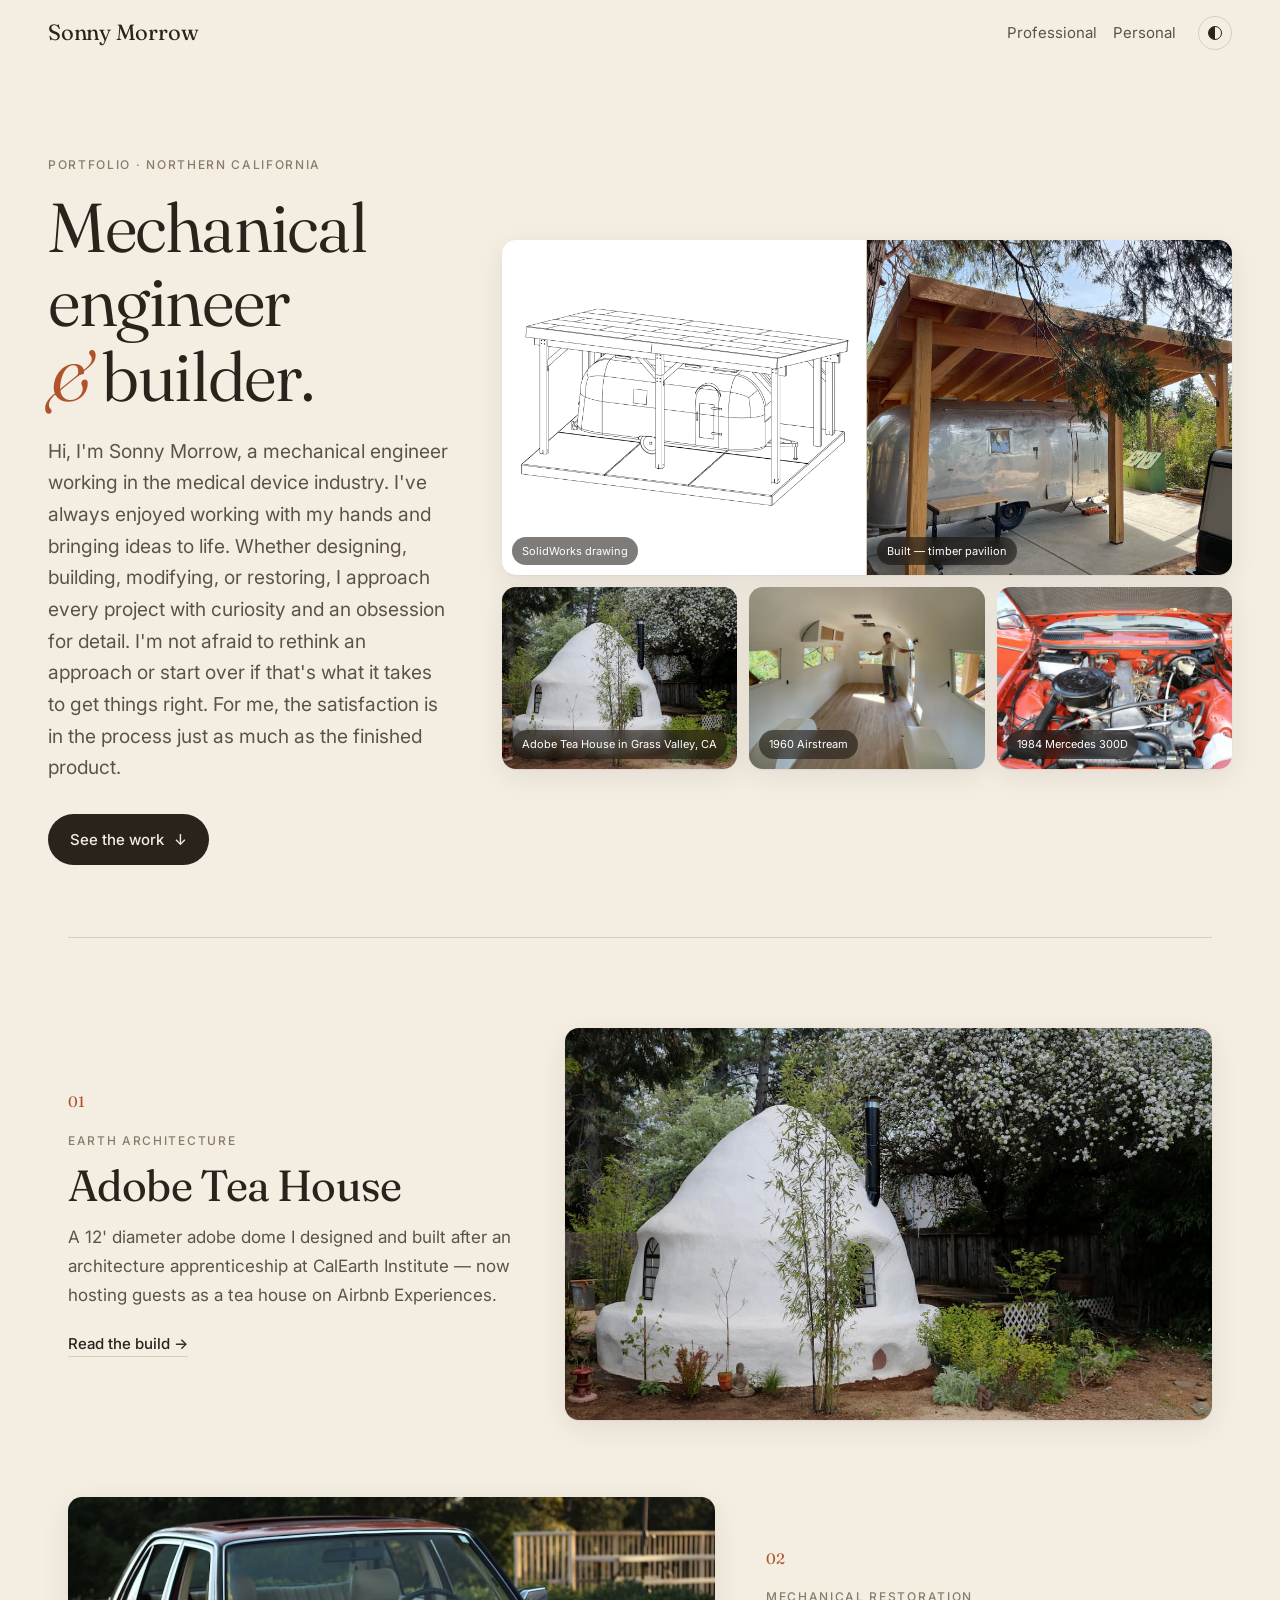
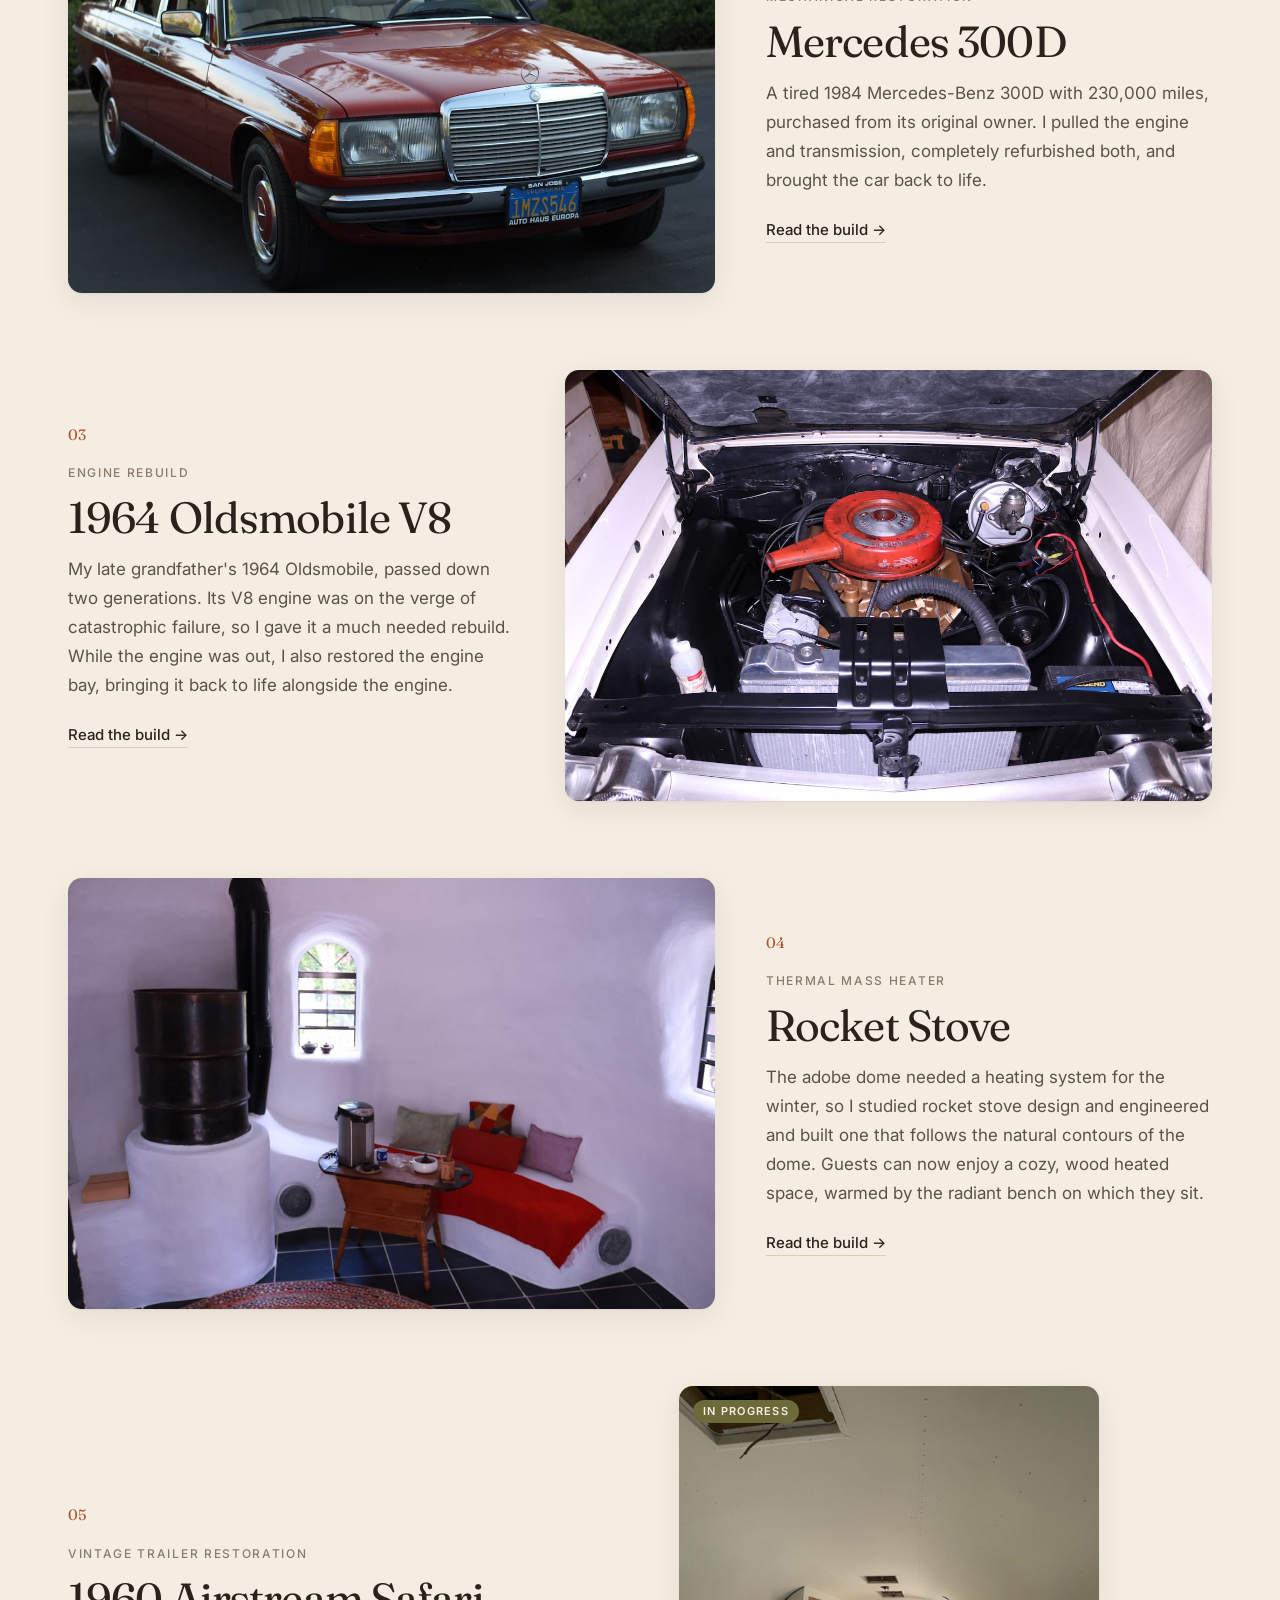
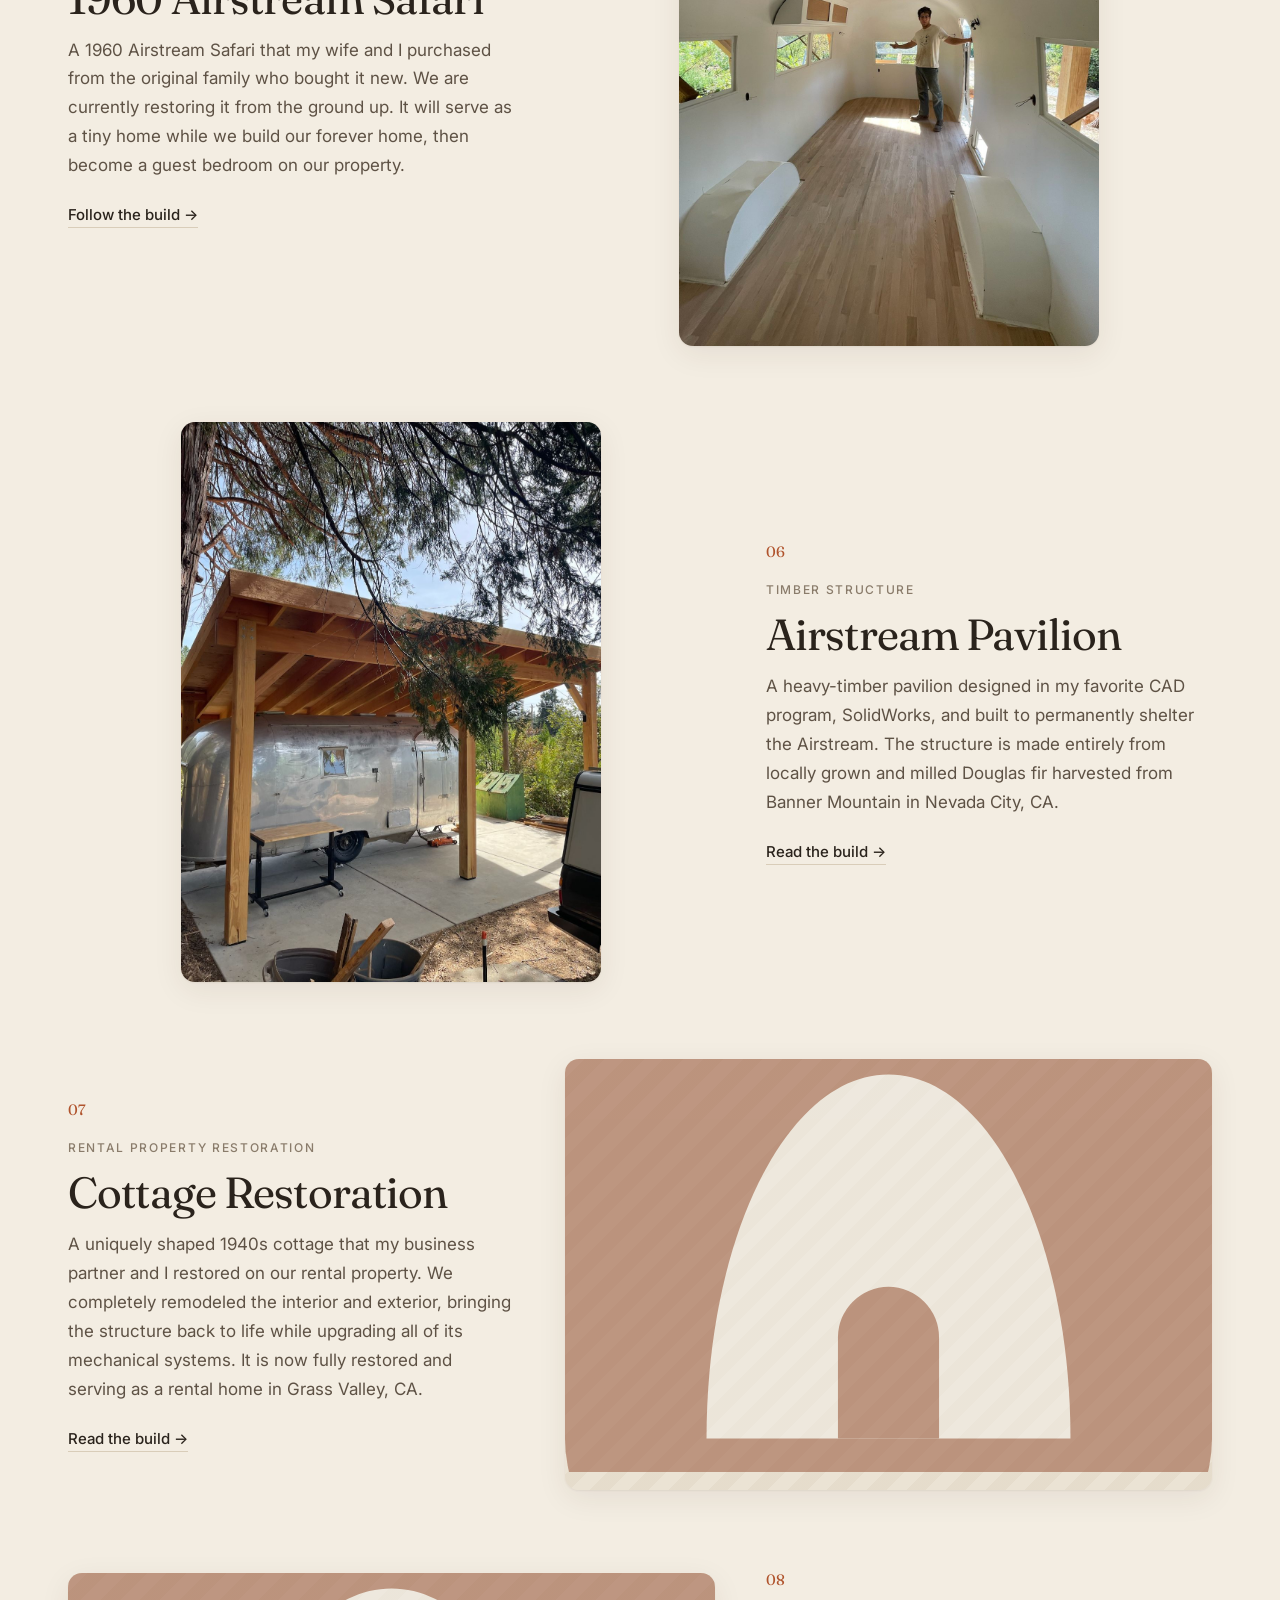
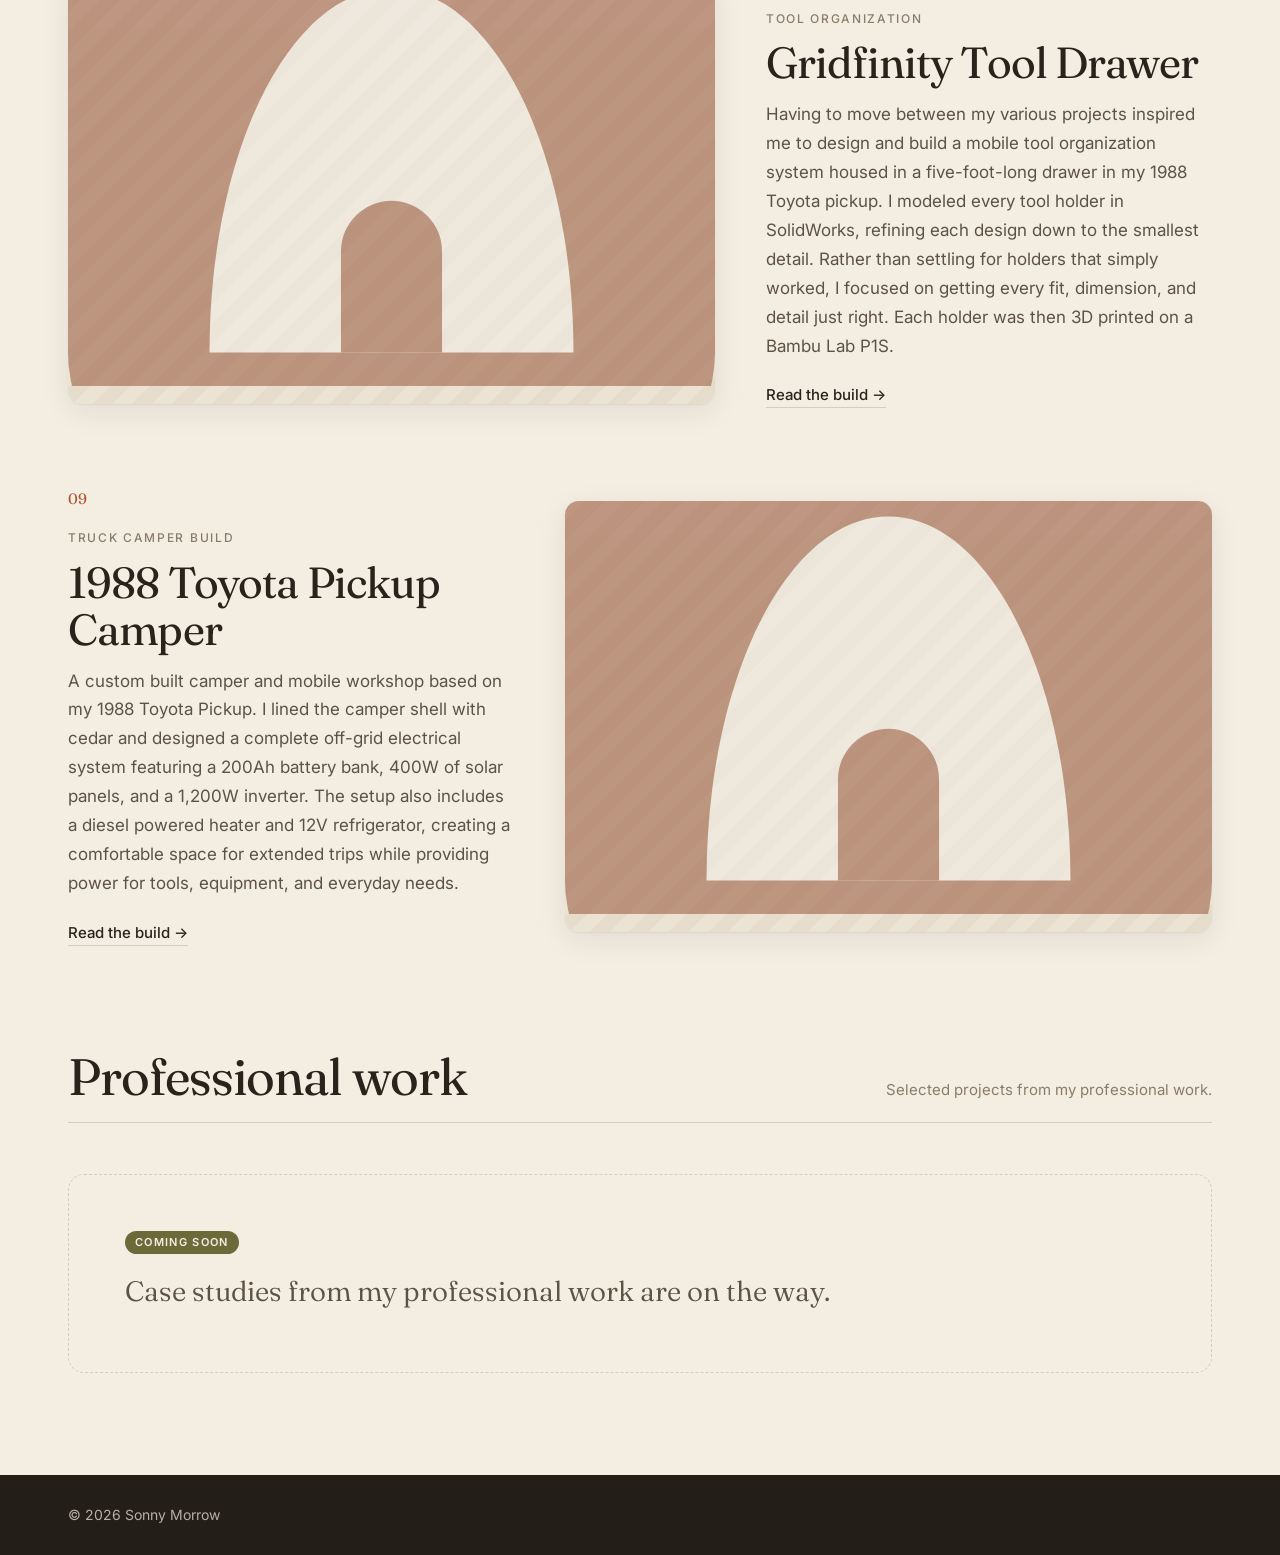
==== commit 2dba6870: "Cottage build chapters, project-end preview cards, drop spec lists - Cottage Restoration: listing "b" ====
--- a/index.html
+++ b/index.html
@@ -13,7 +13,7 @@
 <link rel="preconnect" href="https://fonts.googleapis.com">
 <link rel="preconnect" href="https://fonts.gstatic.com" crossorigin>
 <link href="https://fonts.googleapis.com/css2?family=Fraunces:ital,opsz,wght@0,9..144,300..700;1,9..144,300..600&family=Inter:wght@400;500;600&display=swap" rel="stylesheet">
-<link rel="stylesheet" href="assets/style.css?v=79885d1e">
+<link rel="stylesheet" href="assets/style.css?v=3109b7e1">
 <script>document.documentElement.classList.add('js');try{var t=localStorage.getItem('theme');if(t)document.documentElement.dataset.theme=t}catch(e){}</script>
 </head>
 <body class="home">
@@ -110,7 +110,7 @@
         <span class="num">06</span>
         <span class="kicker">Timber structure</span>
         <h3>Airstream Pavilion</h3>
-        <p>A heavy-timber pavilion designed in SolidWorks and built to permanently shelter the Airstream. Constructed from locally grown and milled Douglas fir harvested from Banner Mountain in Nevada City, CA.</p>
+        <p>A heavy-timber pavilion designed in my favorite CAD program, SolidWorks, and built to permanently shelter the Airstream. The structure is made entirely from locally grown and milled Douglas fir harvested from Banner Mountain in Nevada City, CA.</p>
         <span class="more">Read the build <span aria-hidden="true">→</span></span>
       </div>
     </a>
--- a/assets/style.css
+++ b/assets/style.css
@@ -191,12 +191,20 @@
 .video { position: relative; aspect-ratio: 16/9; border-radius: 12px; overflow: hidden; background: #000; }
 .video iframe { position: absolute; inset: 0; width: 100%; height: 100%; border: 0; }
 
-.pager { display: grid; grid-template-columns: 1fr 1fr; gap: 16px; padding-block: 20px clamp(56px, 8vw, 100px); }
-.pager a { display: flex; flex-direction: column; gap: 6px; padding: 24px; border: 1px solid var(--line); border-radius: 14px; text-decoration: none; transition: border-color .2s, background .2s; }
-.pager a:hover { border-color: var(--accent); background: var(--card); }
-.pager .next { text-align: right; }
+.pager { display: grid; grid-template-columns: 1fr 1fr; gap: 16px; padding-block: 20px clamp(56px, 8vw, 100px); border-top: 1px solid var(--line); padding-top: clamp(32px, 5vw, 56px); }
+.pager > a:not(.pager-home) { display: flex; flex-direction: column; overflow: hidden; border: 1px solid var(--line); border-radius: 14px; text-decoration: none; transition: border-color .2s, background .2s; }
+.pager > a:not(.pager-home):hover { border-color: var(--accent); background: var(--card); }
+.pager-img { aspect-ratio: 16/9; overflow: hidden; background: var(--bg-2); }
+.pager-img > img { width: 100%; height: 100%; object-fit: cover; transition: transform 1.1s cubic-bezier(.2,.7,.2,1); }
+.pager a:hover .pager-img > img { transform: scale(1.045); }
+.pager-text { display: flex; flex-direction: column; gap: 6px; padding: 18px 22px 22px; }
+.pager .next .pager-text { text-align: right; }
 .pager span { font-size: 13px; color: var(--muted); }
 .pager strong { font-family: var(--serif); font-weight: 400; font-size: clamp(20px, 2.4vw, 30px); }
+.pager em { font-style: normal; font-size: 12px; text-transform: uppercase; letter-spacing: .12em; color: var(--muted); }
+.pager-home { grid-column: 1 / -1; justify-self: center; display: inline-flex; align-items: center; gap: 8px; margin-top: 12px; padding: 12px 22px; border: 1px solid var(--line); border-radius: 999px; text-decoration: none; font-size: 15px; transition: border-color .2s, background .2s; }
+.pager-home:hover { border-color: var(--accent); background: var(--card); }
+.pager-home span { color: inherit; font-size: inherit; }
 
 /* ---------- Footer ---------- */
 .site-footer { background: #241e18; color: #f3ede2; padding-block: clamp(48px, 7vw, 90px) 28px; }
@@ -245,7 +253,13 @@
   .lightbox { padding: 56px 8px; }
   .lb-prev, .lb-next { top: auto; bottom: 10px; transform: none; }
   .pager { grid-template-columns: 1fr; }
-  .pager .next { text-align: left; }
+  .pager .next .pager-text { text-align: left; }
+  .pager > a:not(.pager-home) { flex-direction: row; align-items: center; }
+  .pager-img { flex: none; width: 112px; align-self: stretch; aspect-ratio: auto; min-height: 84px; }
+  .pager-img .ph-empty span { display: none; }
+  .pager-text { padding: 14px 16px; gap: 4px; }
+  .pager strong { font-size: 20px; }
+  .pager-home { margin-top: 4px; }
 }
 @media (prefers-color-scheme: dark) { :root:not([data-theme="light"]) .site-footer { background: #110e0b; border-top: 1px solid var(--line); } }
 :root[data-theme="dark"] .site-footer { background: #110e0b; border-top: 1px solid var(--line); }
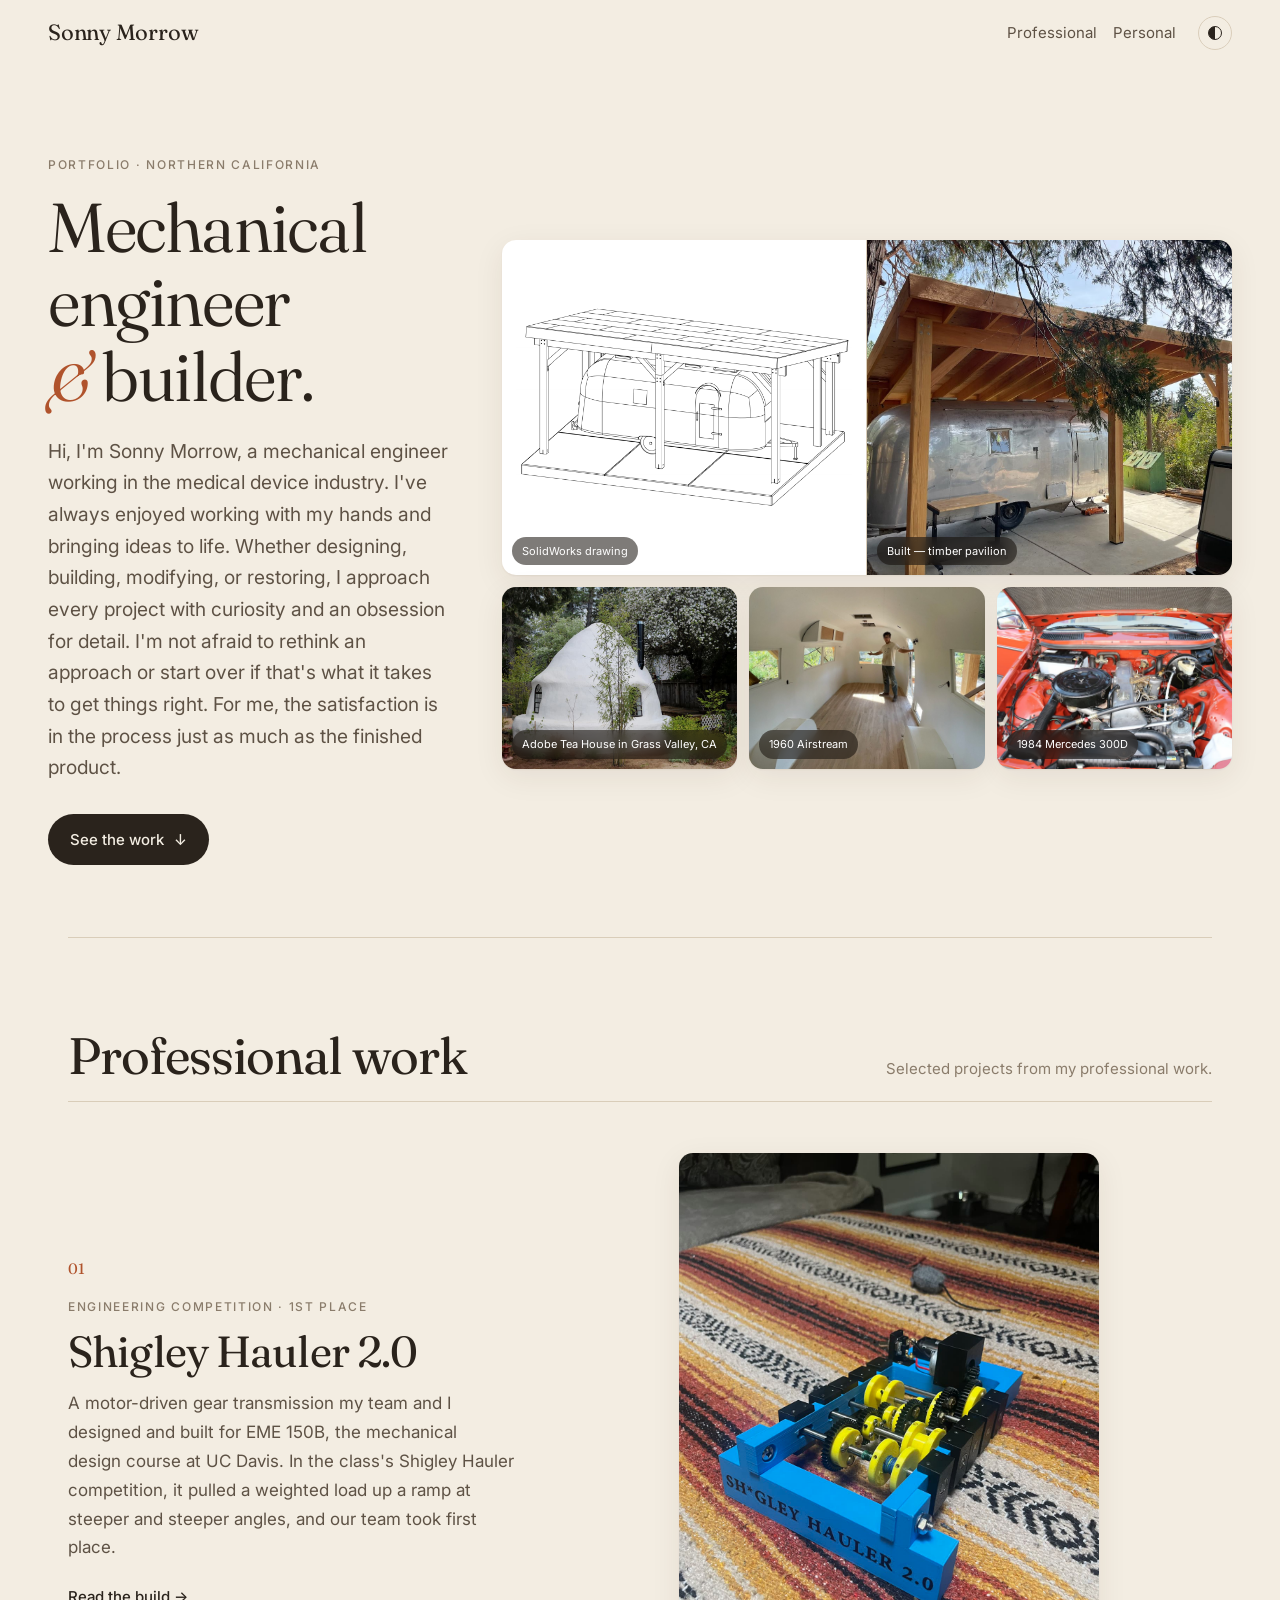
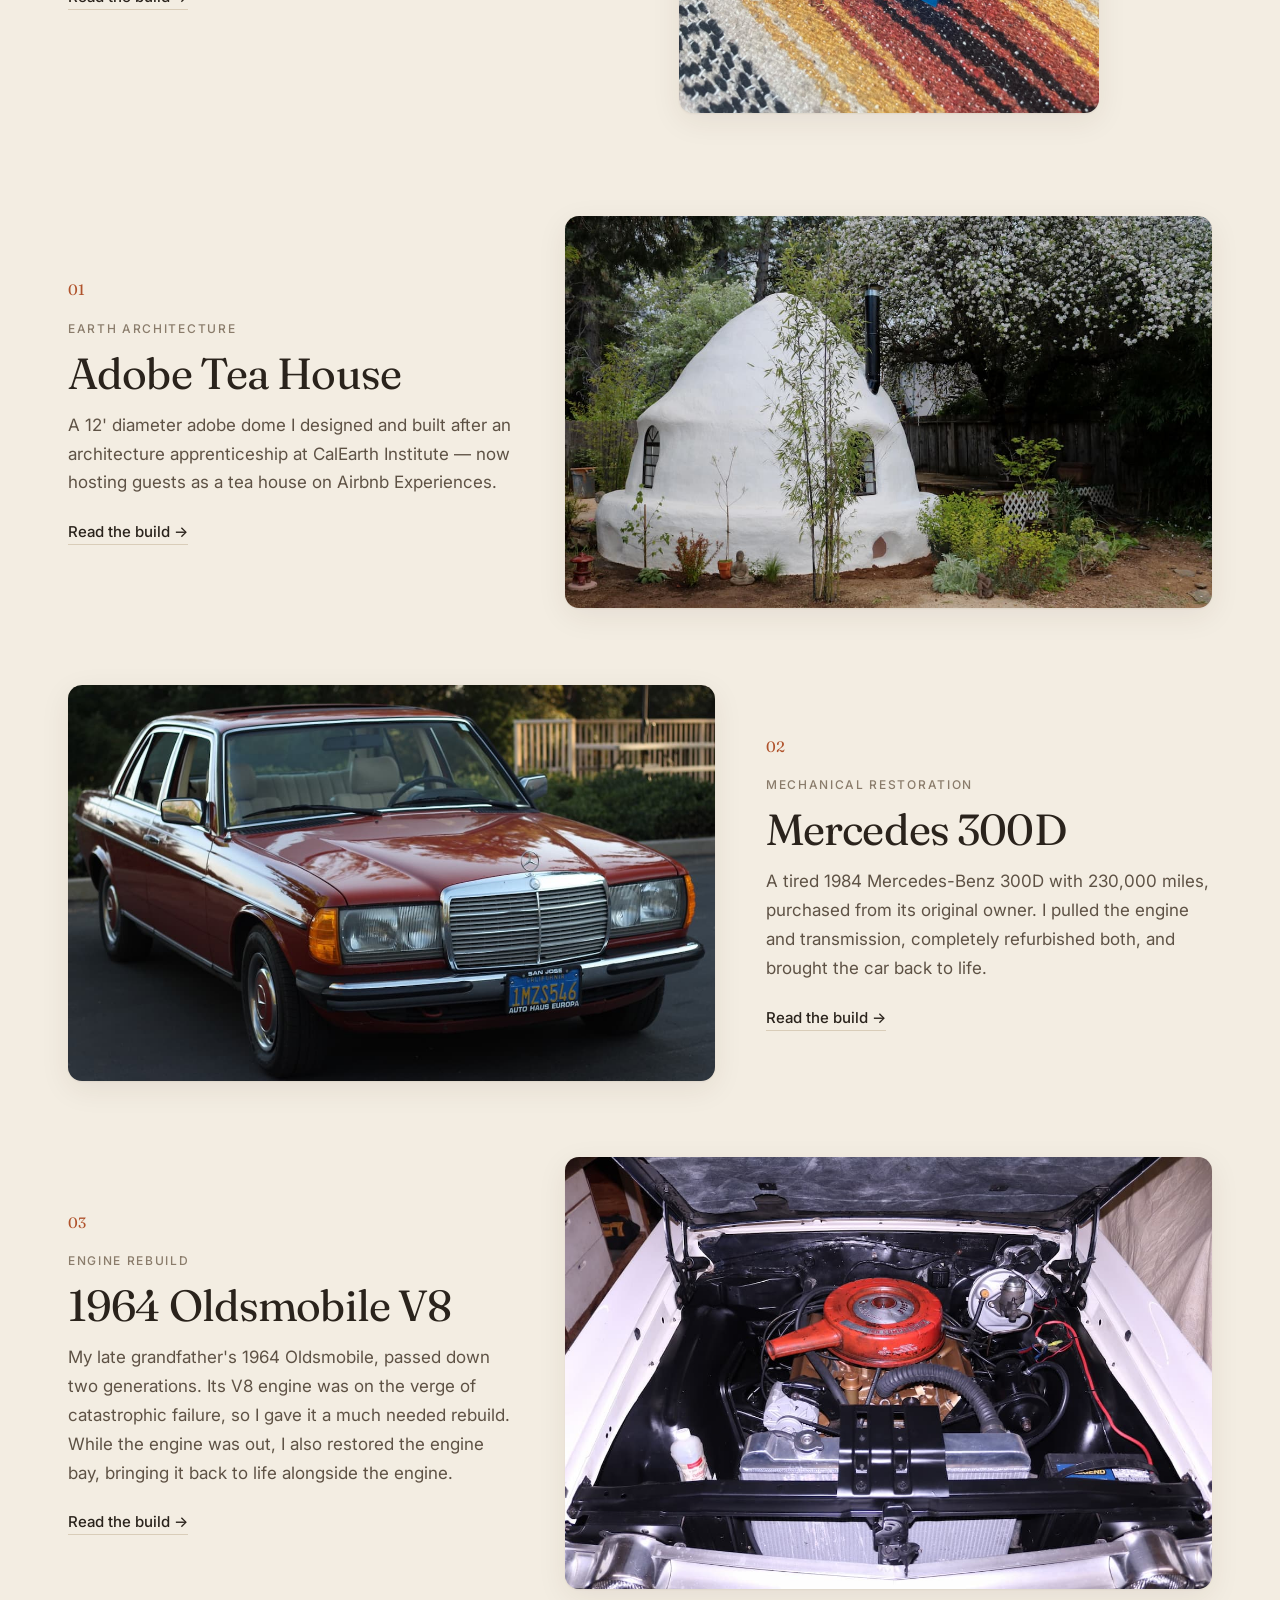
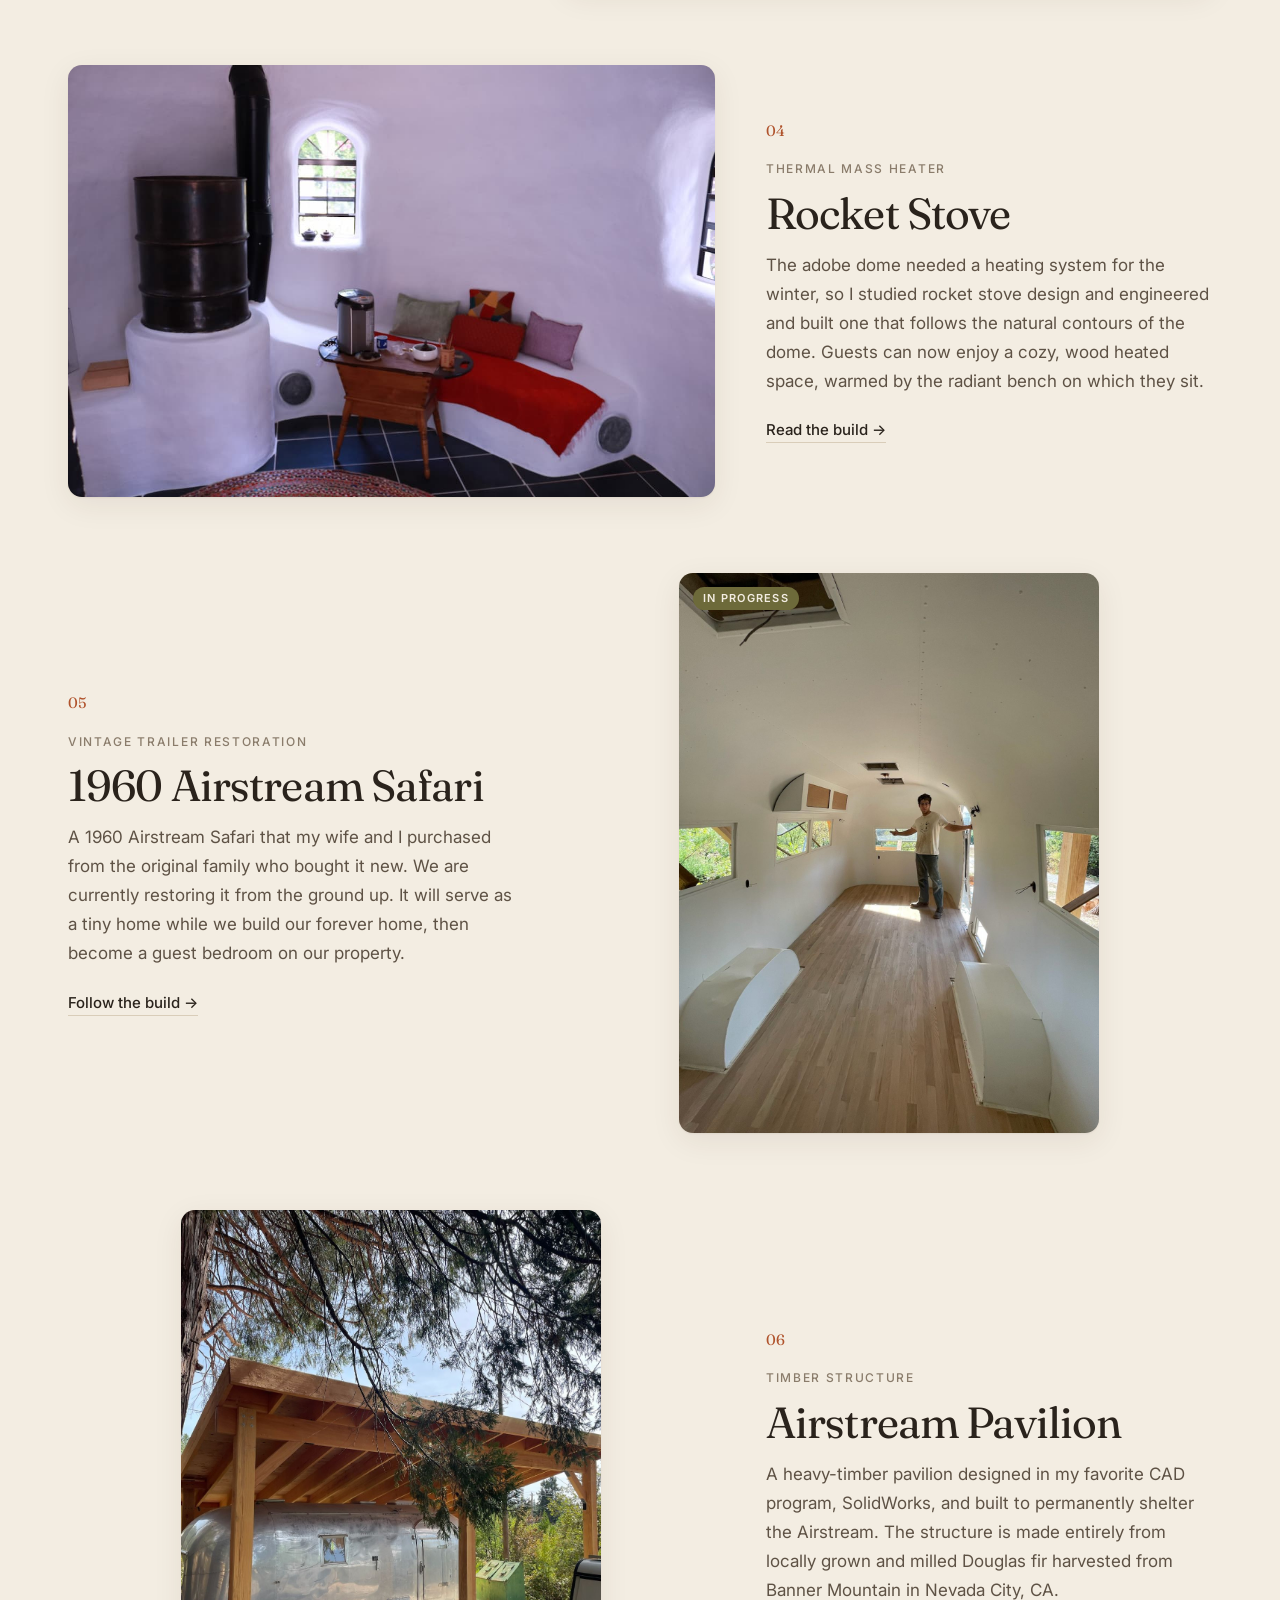
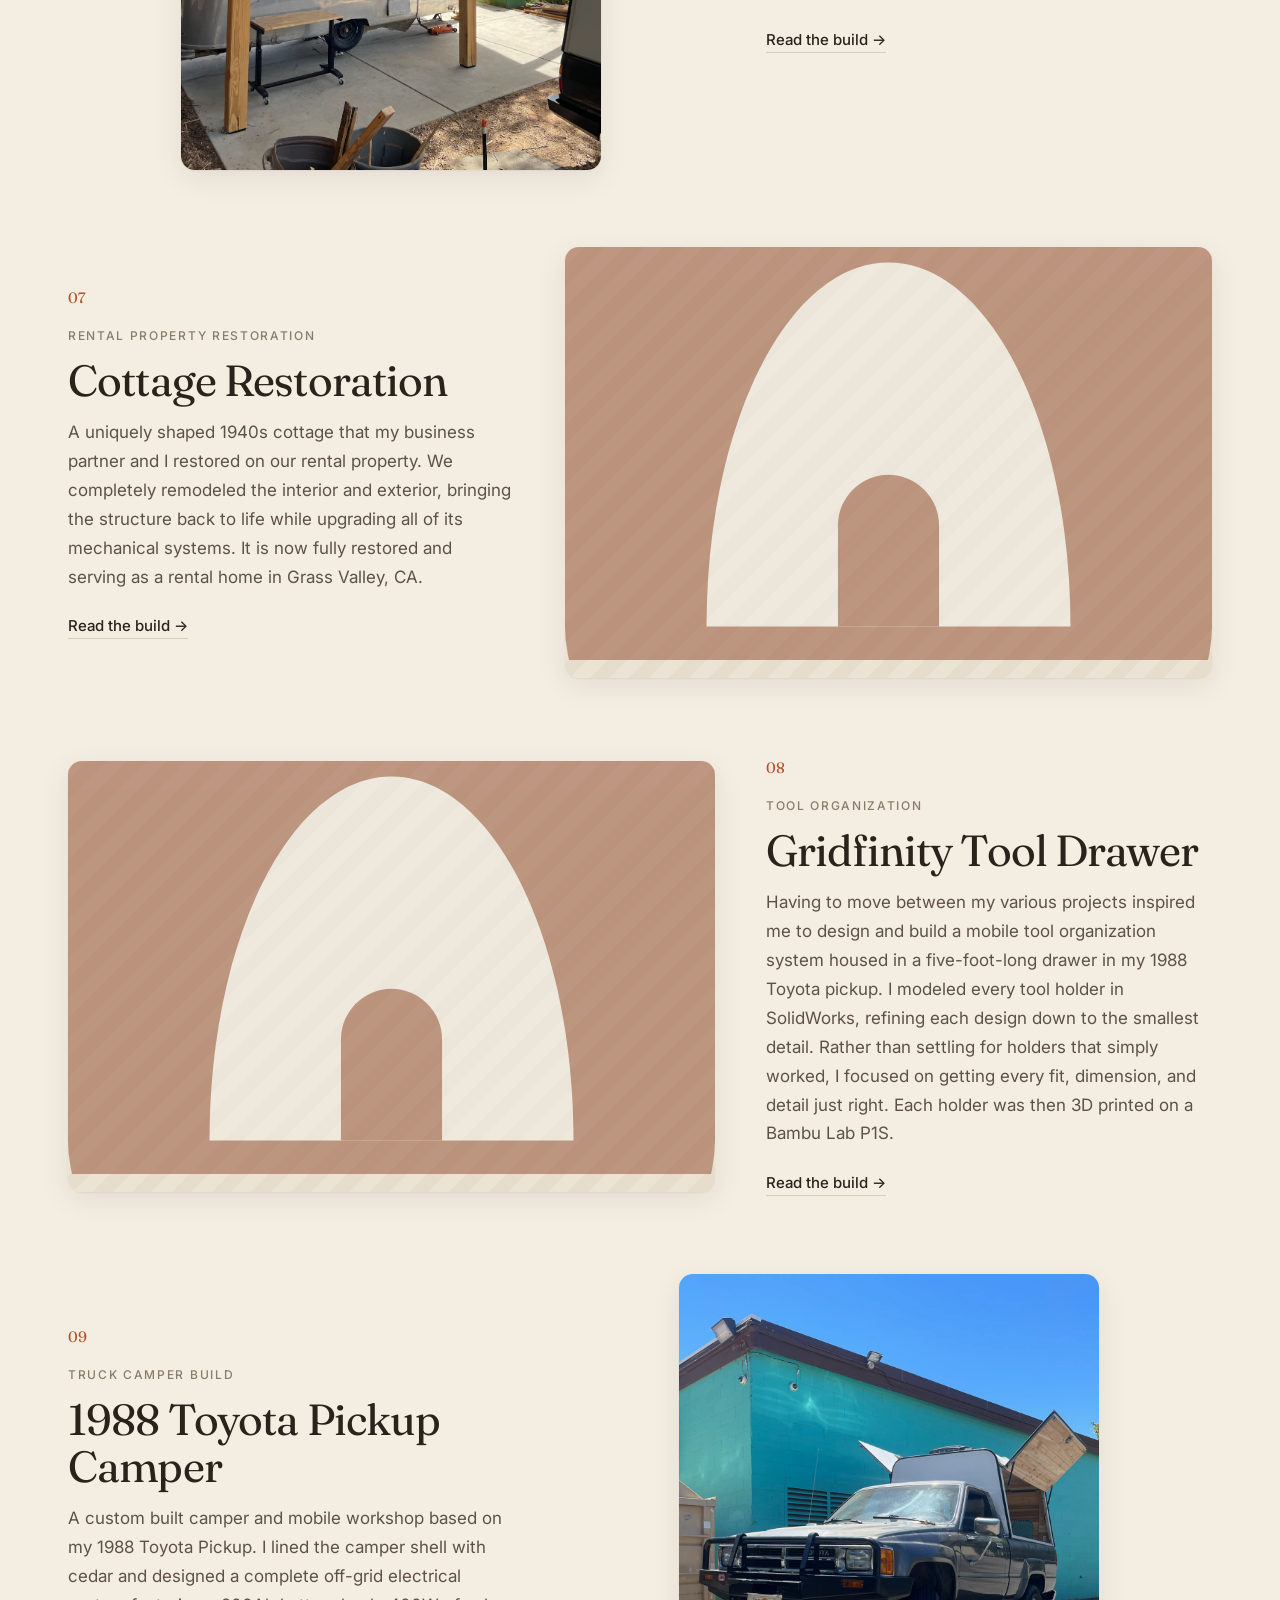
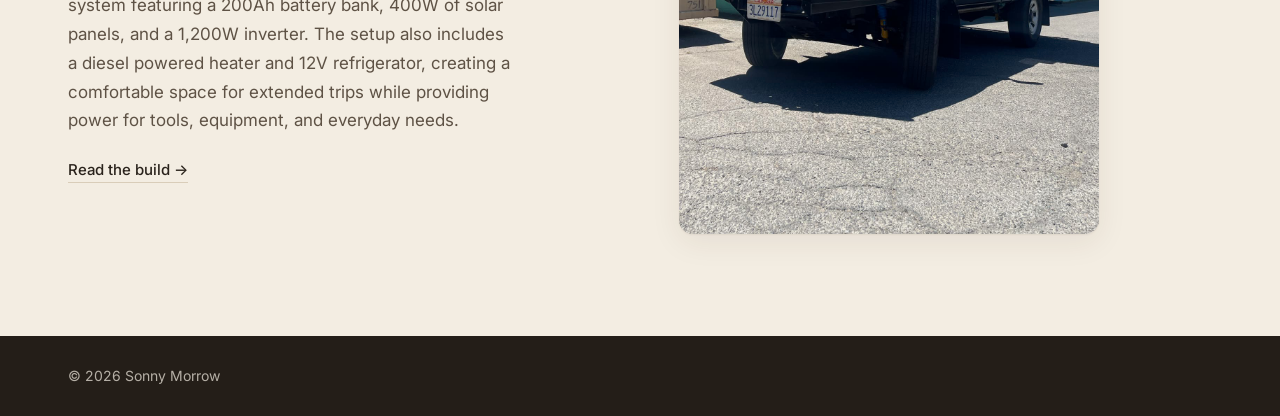
==== commit 0da29259: "Add Shigley Hauler project, camper wiring, cottage blue timelapse, tea house finished photos - New p" ====
--- a/index.html
+++ b/index.html
@@ -41,6 +41,21 @@
 </section>
 
 <div id="work">
+<section id="professional" class="work wrap">
+  <header class="section-head"><h2 class="section-title">Professional work</h2><p>Selected projects from my professional work.</p></header>
+  <article class="card reveal">
+    <a href="projects/shigley-hauler/" class="card-link">
+      <div class="card-img card-img--whole" style="--r:0.7500"><img src="images/shigley-hauler-finished.jpeg" width="1200" height="1600" alt="Shigley Hauler 2.0" loading="lazy" decoding="async" sizes="(min-width: 900px) 60vw, 100vw"></div>
+      <div class="card-body">
+        <span class="num">01</span>
+        <span class="kicker">Engineering competition · 1st place</span>
+        <h3>Shigley Hauler 2.0</h3>
+        <p>A motor-driven gear transmission my team and I designed and built for EME 150B, the mechanical design course at UC Davis. In the class's Shigley Hauler competition, it pulled a weighted load up a ramp at steeper and steeper angles, and our team took first place.</p>
+        <span class="more">Read the build <span aria-hidden="true">→</span></span>
+      </div>
+    </a>
+  </article>
+</section>
 <section id="personal" class="work wrap">
   
   <article class="card reveal">
@@ -141,7 +156,7 @@
   </article>
   <article class="card reveal">
     <a href="projects/toyota-pickup-camper-1988/" class="card-link">
-      <div class="card-img"><div class="ph-empty"><img src="assets/favicon.svg" alt="" width="40" height="40"><span>Photos coming soon</span></div></div>
+      <div class="card-img card-img--whole" style="--r:0.7500"><img src="images/camper-truck-exterior.jpeg" width="1200" height="1600" alt="1988 Toyota Pickup Camper" loading="lazy" decoding="async" sizes="(min-width: 900px) 60vw, 100vw"></div>
       <div class="card-body">
         <span class="num">09</span>
         <span class="kicker">Truck camper build</span>
@@ -151,10 +166,6 @@
       </div>
     </a>
   </article>
-</section>
-<section id="professional" class="work wrap">
-  <header class="section-head"><h2 class="section-title">Professional work</h2><p>Selected projects from my professional work.</p></header>
-  <div class="section-empty reveal"><span class="badge">Coming soon</span><p>Case studies from my professional work are on the way.</p></div>
 </section>
 </div>
 </main>
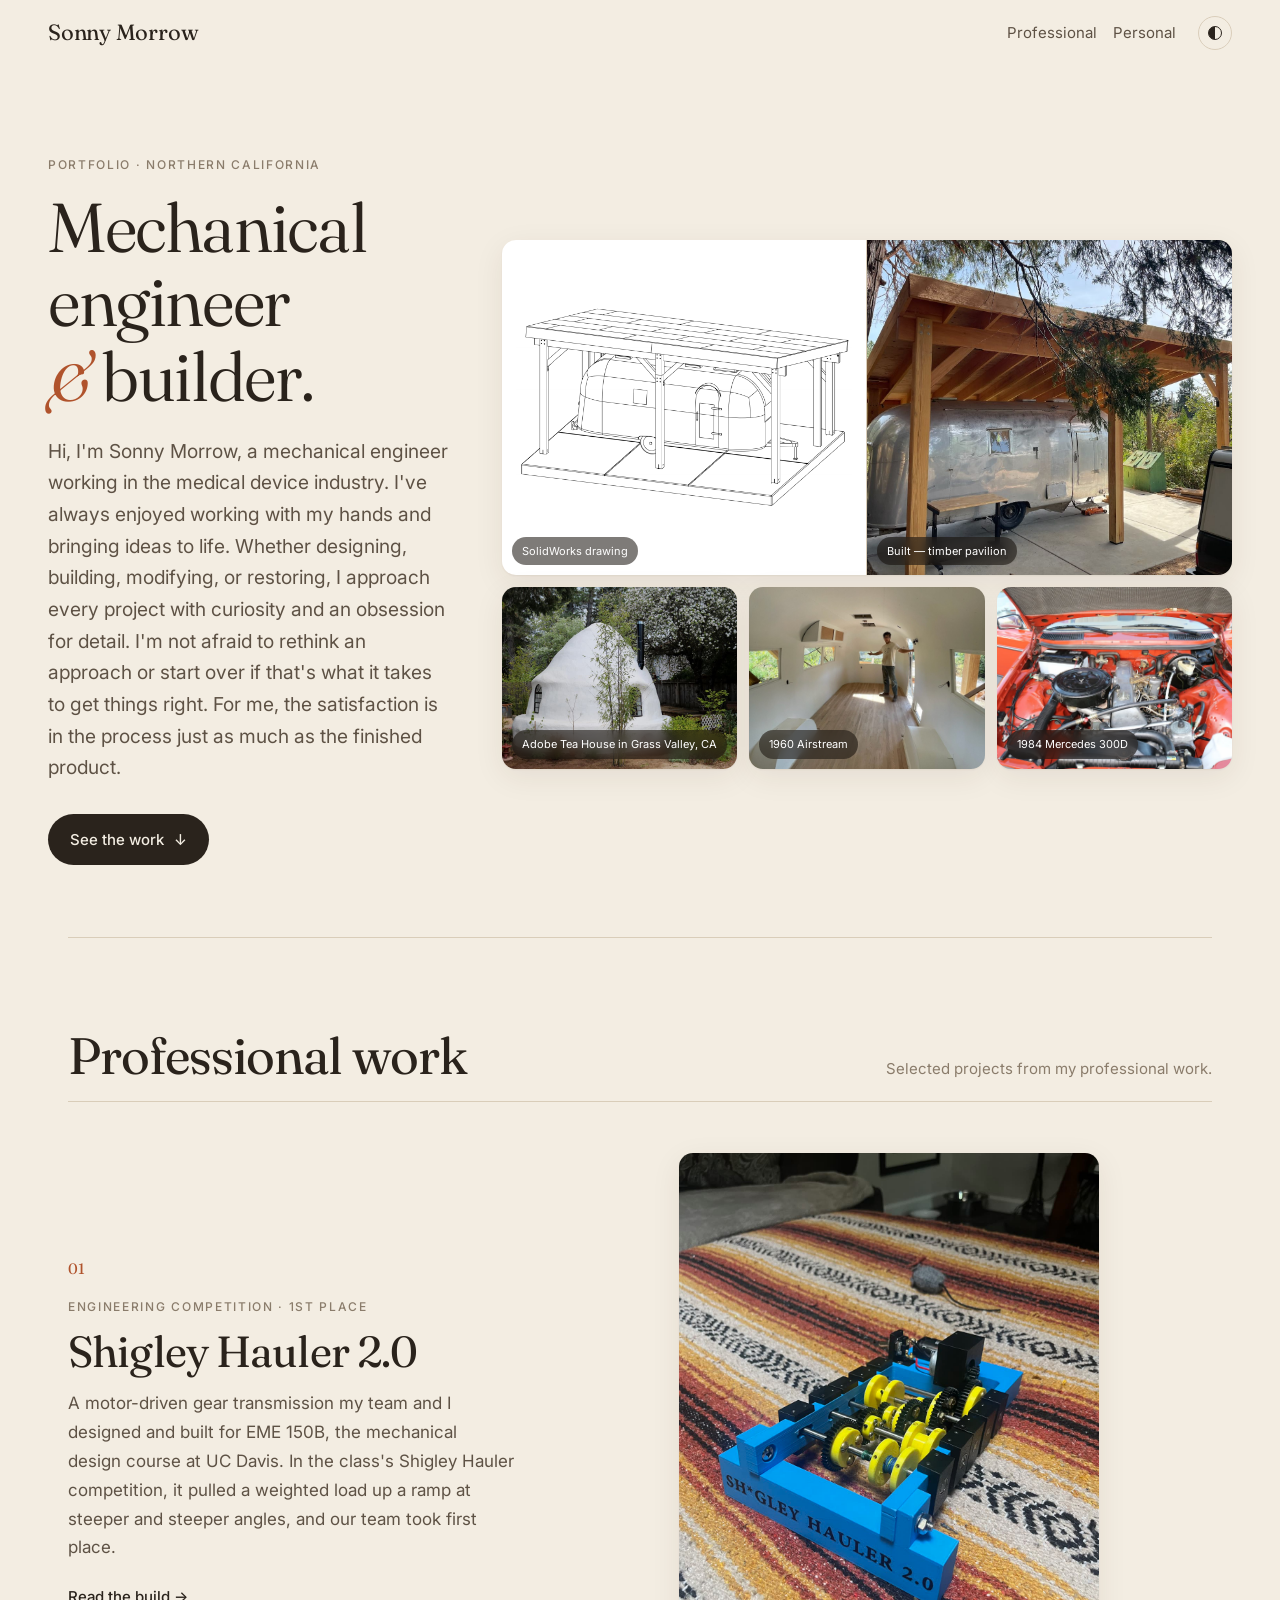
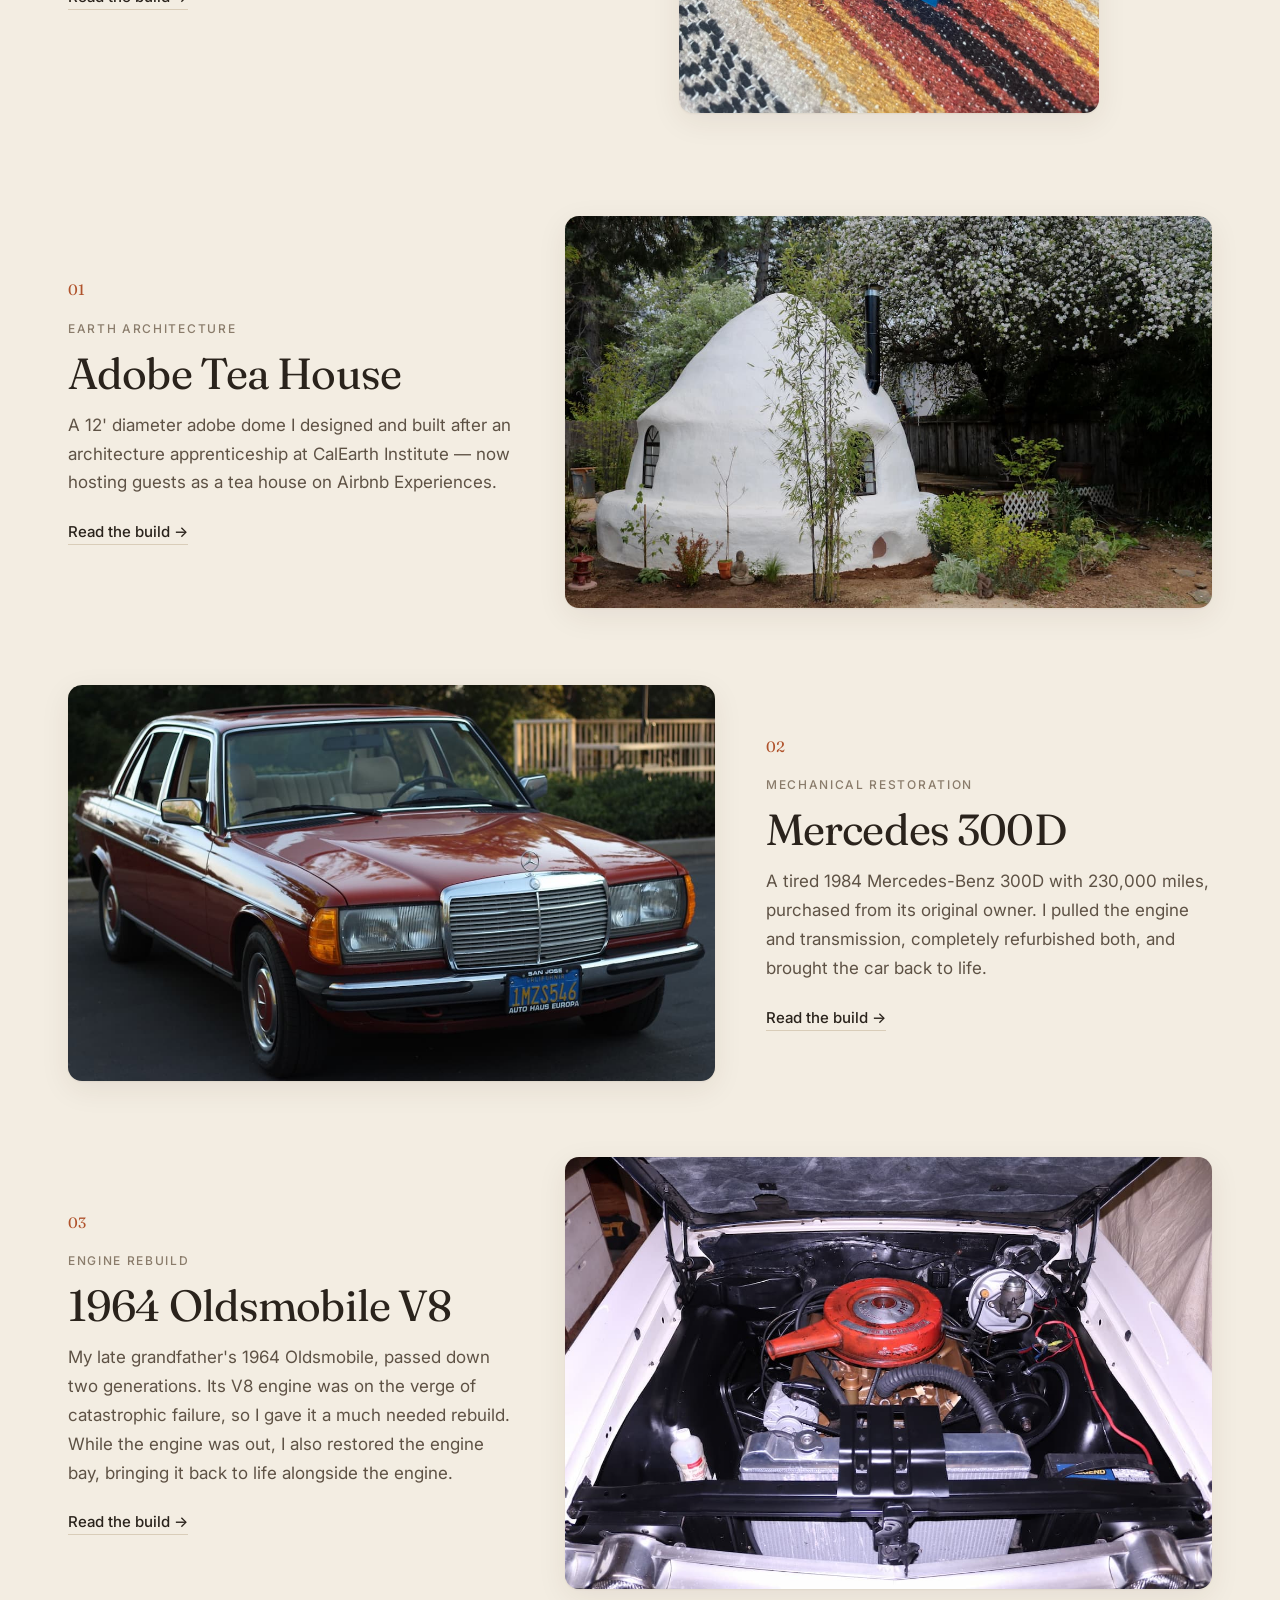
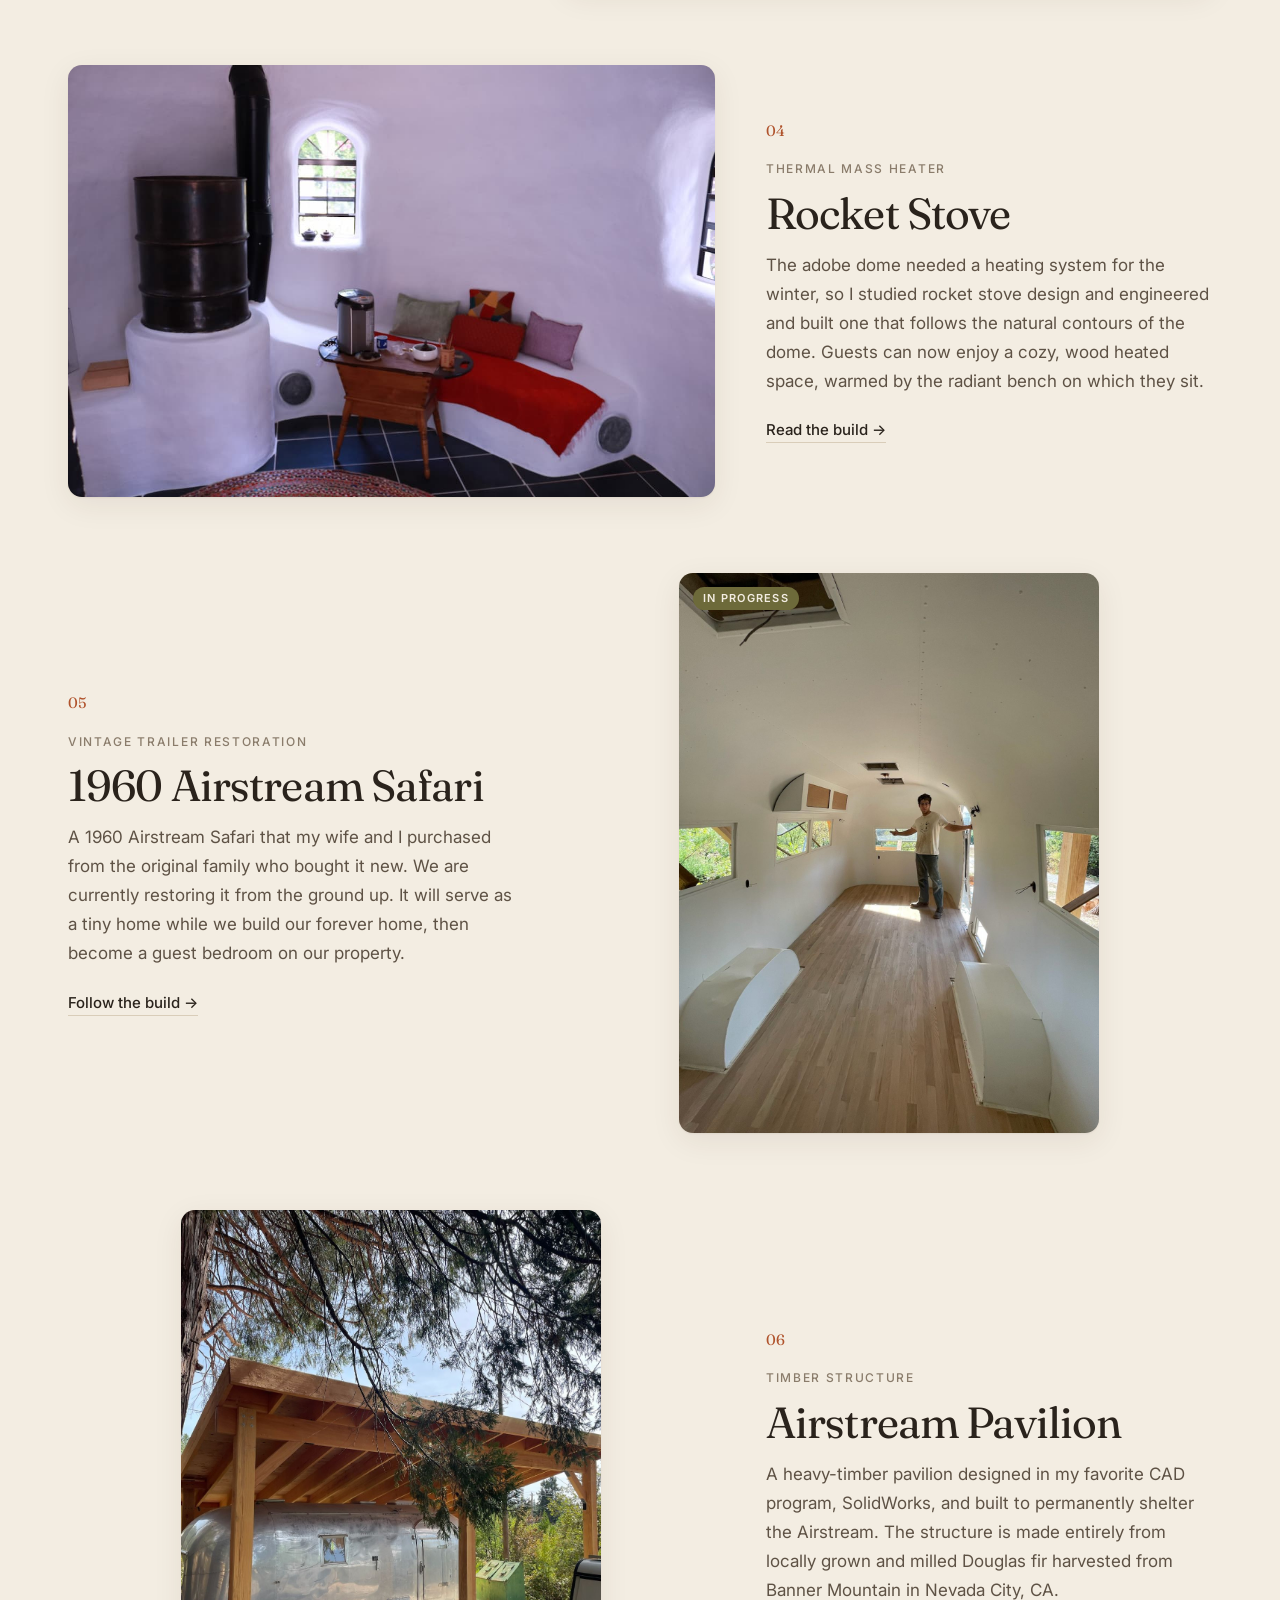
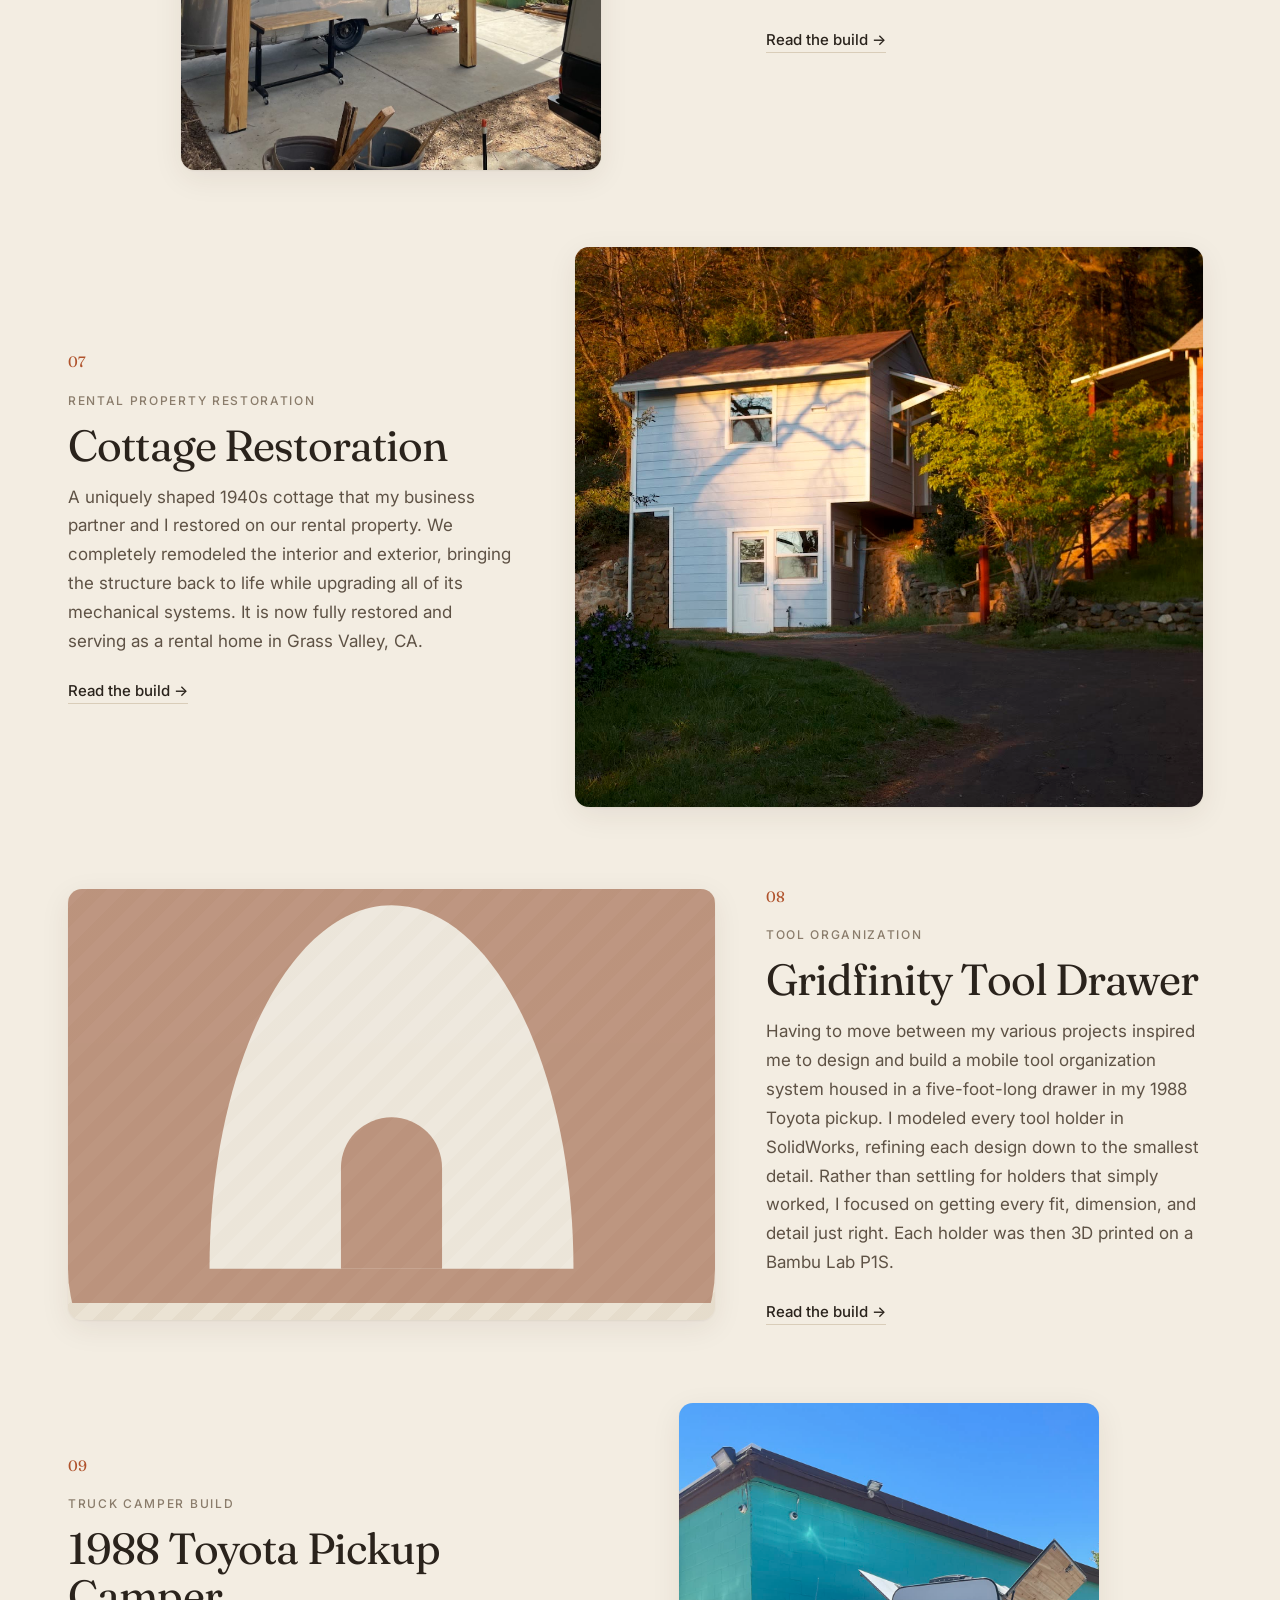
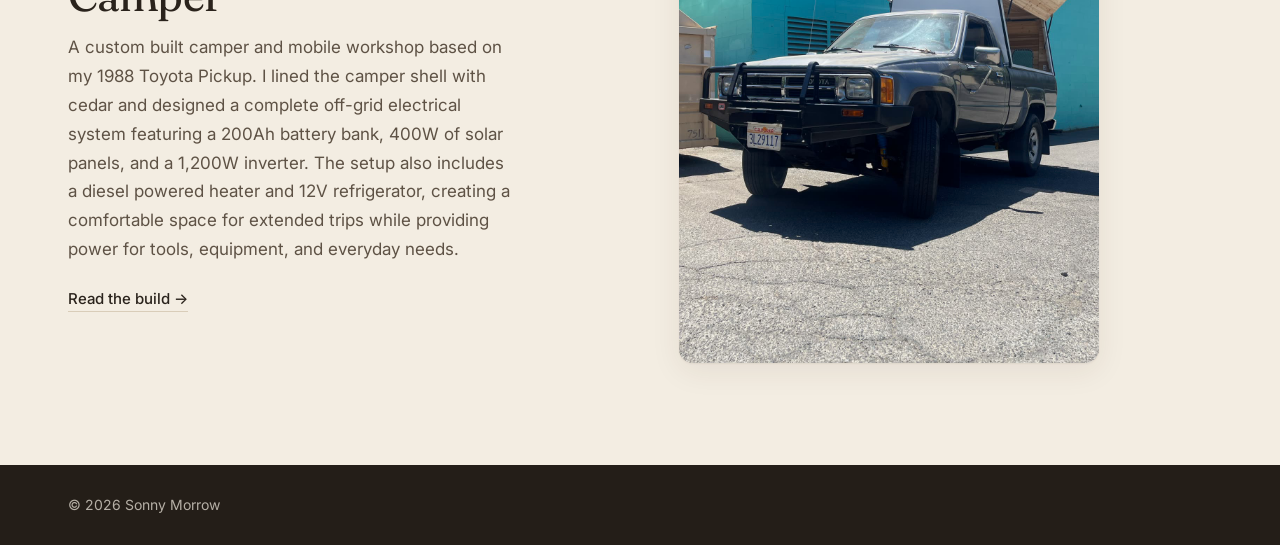
==== commit 895994e5: "Cottage: exterior hero and photos, SolidWorks model renders Co-Authored-By: Claude Opus 5.5 <noreply" ====
--- a/index.html
+++ b/index.html
@@ -132,7 +132,7 @@
   </article>
   <article class="card reveal">
     <a href="projects/cottage-restoration/" class="card-link">
-      <div class="card-img"><div class="ph-empty"><img src="assets/favicon.svg" alt="" width="40" height="40"><span>Photos coming soon</span></div></div>
+      <div class="card-img card-img--whole" style="--r:1.1211"><img src="images/cottage-exterior-hero.jpeg" width="1139" height="1016" alt="Cottage Restoration" loading="lazy" decoding="async" sizes="(min-width: 900px) 60vw, 100vw"></div>
       <div class="card-body">
         <span class="num">07</span>
         <span class="kicker">Rental property restoration</span>
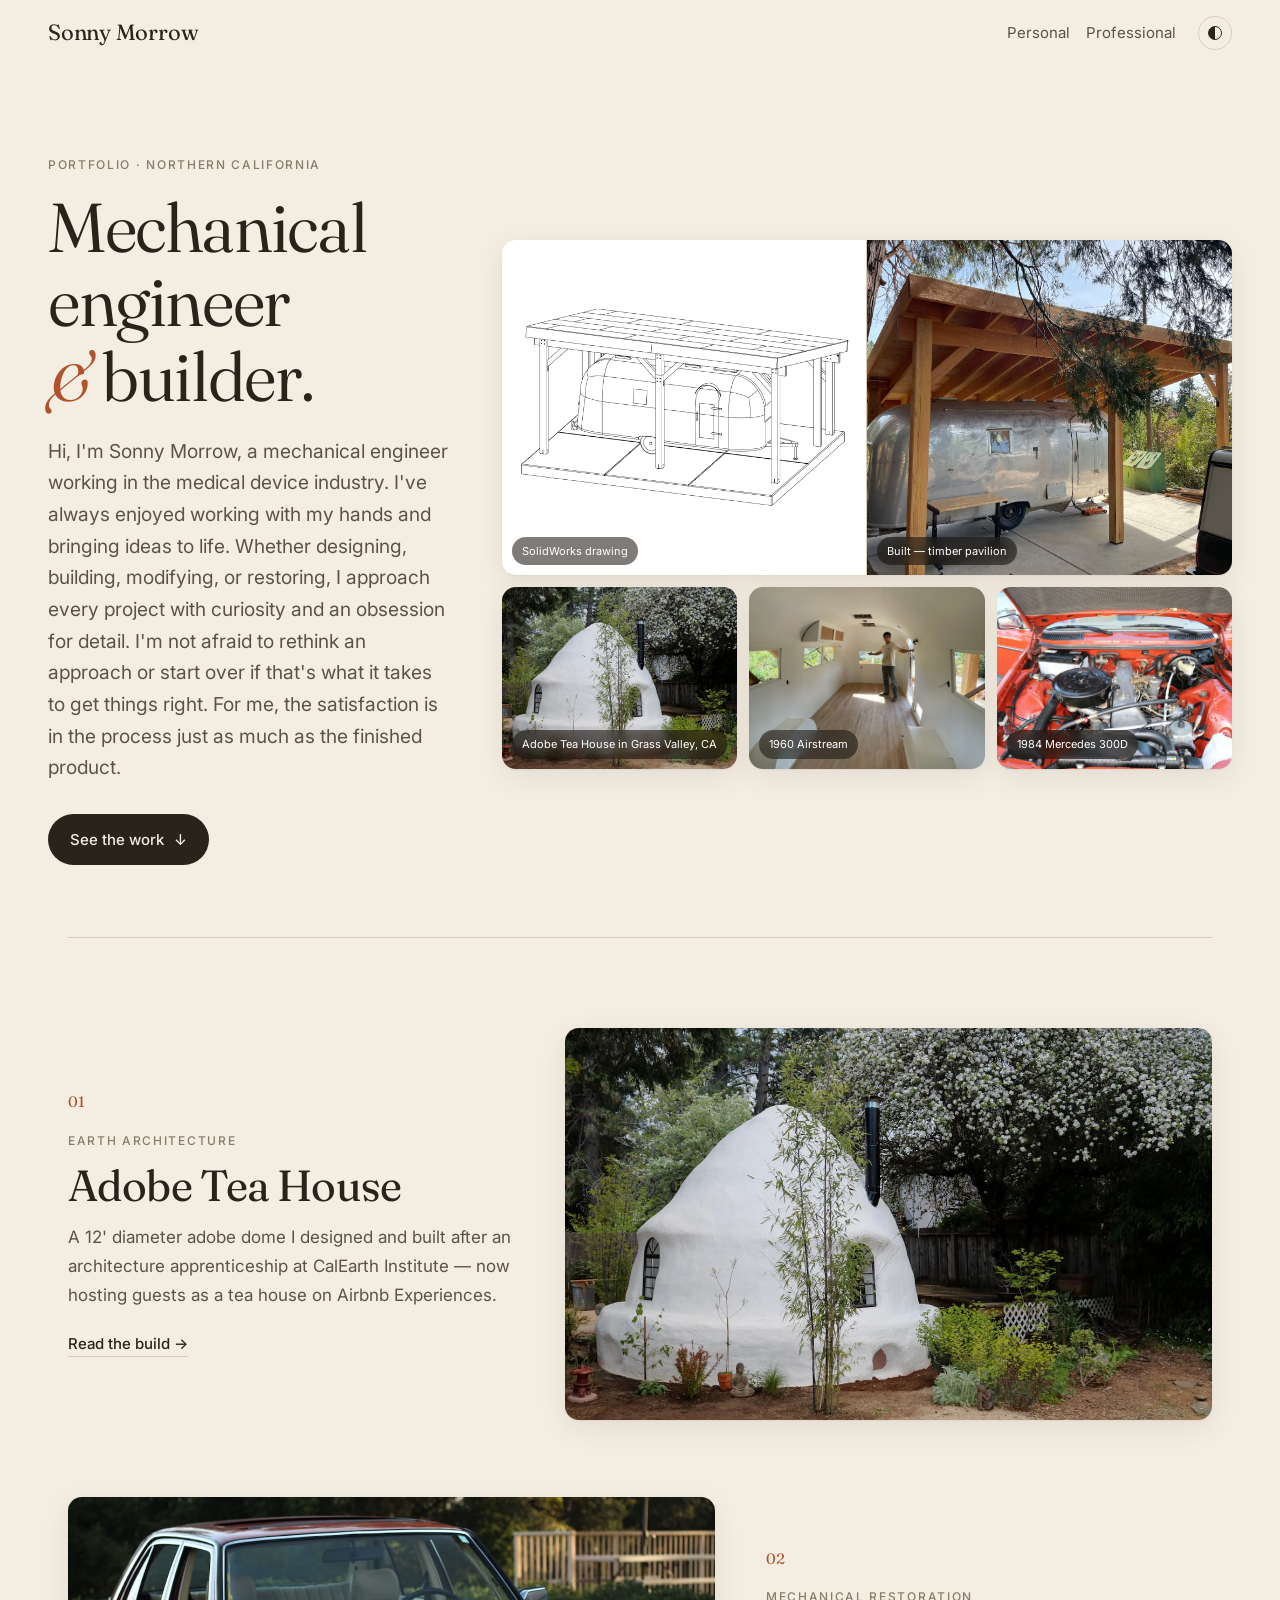
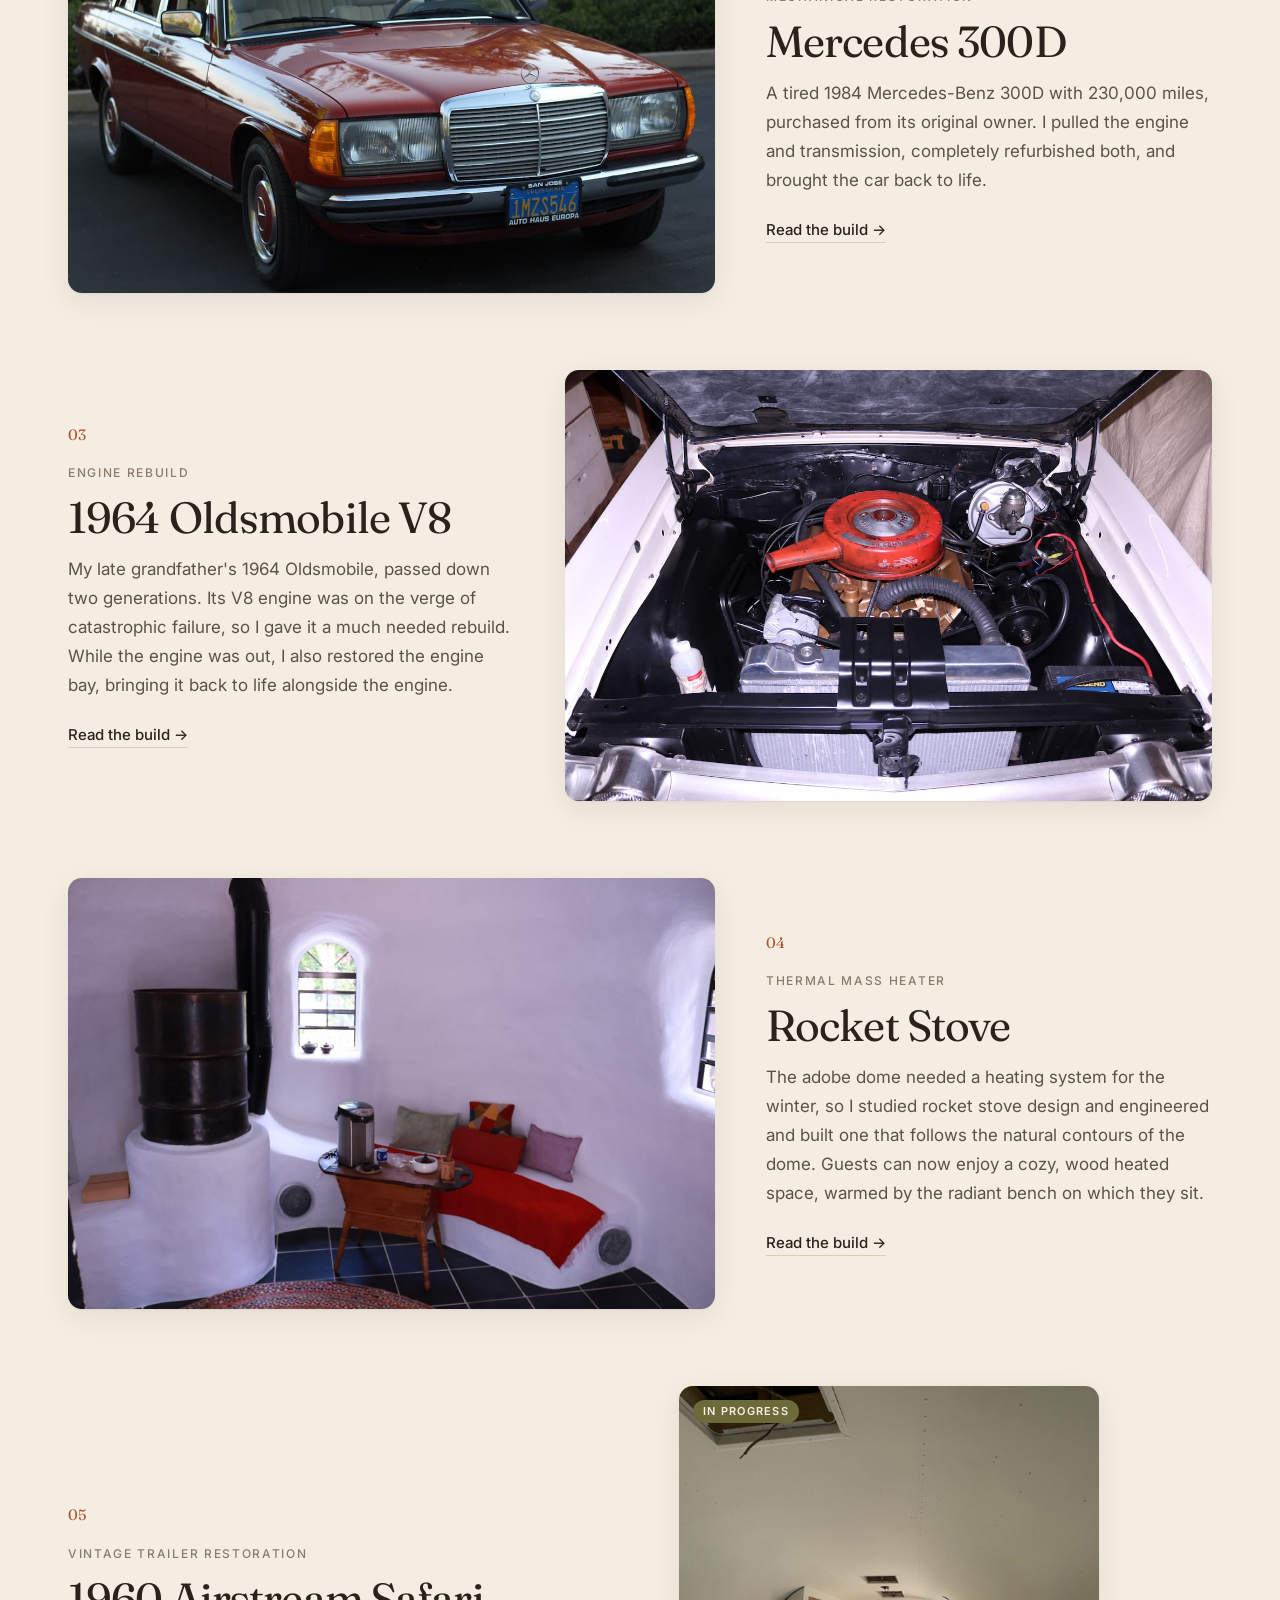
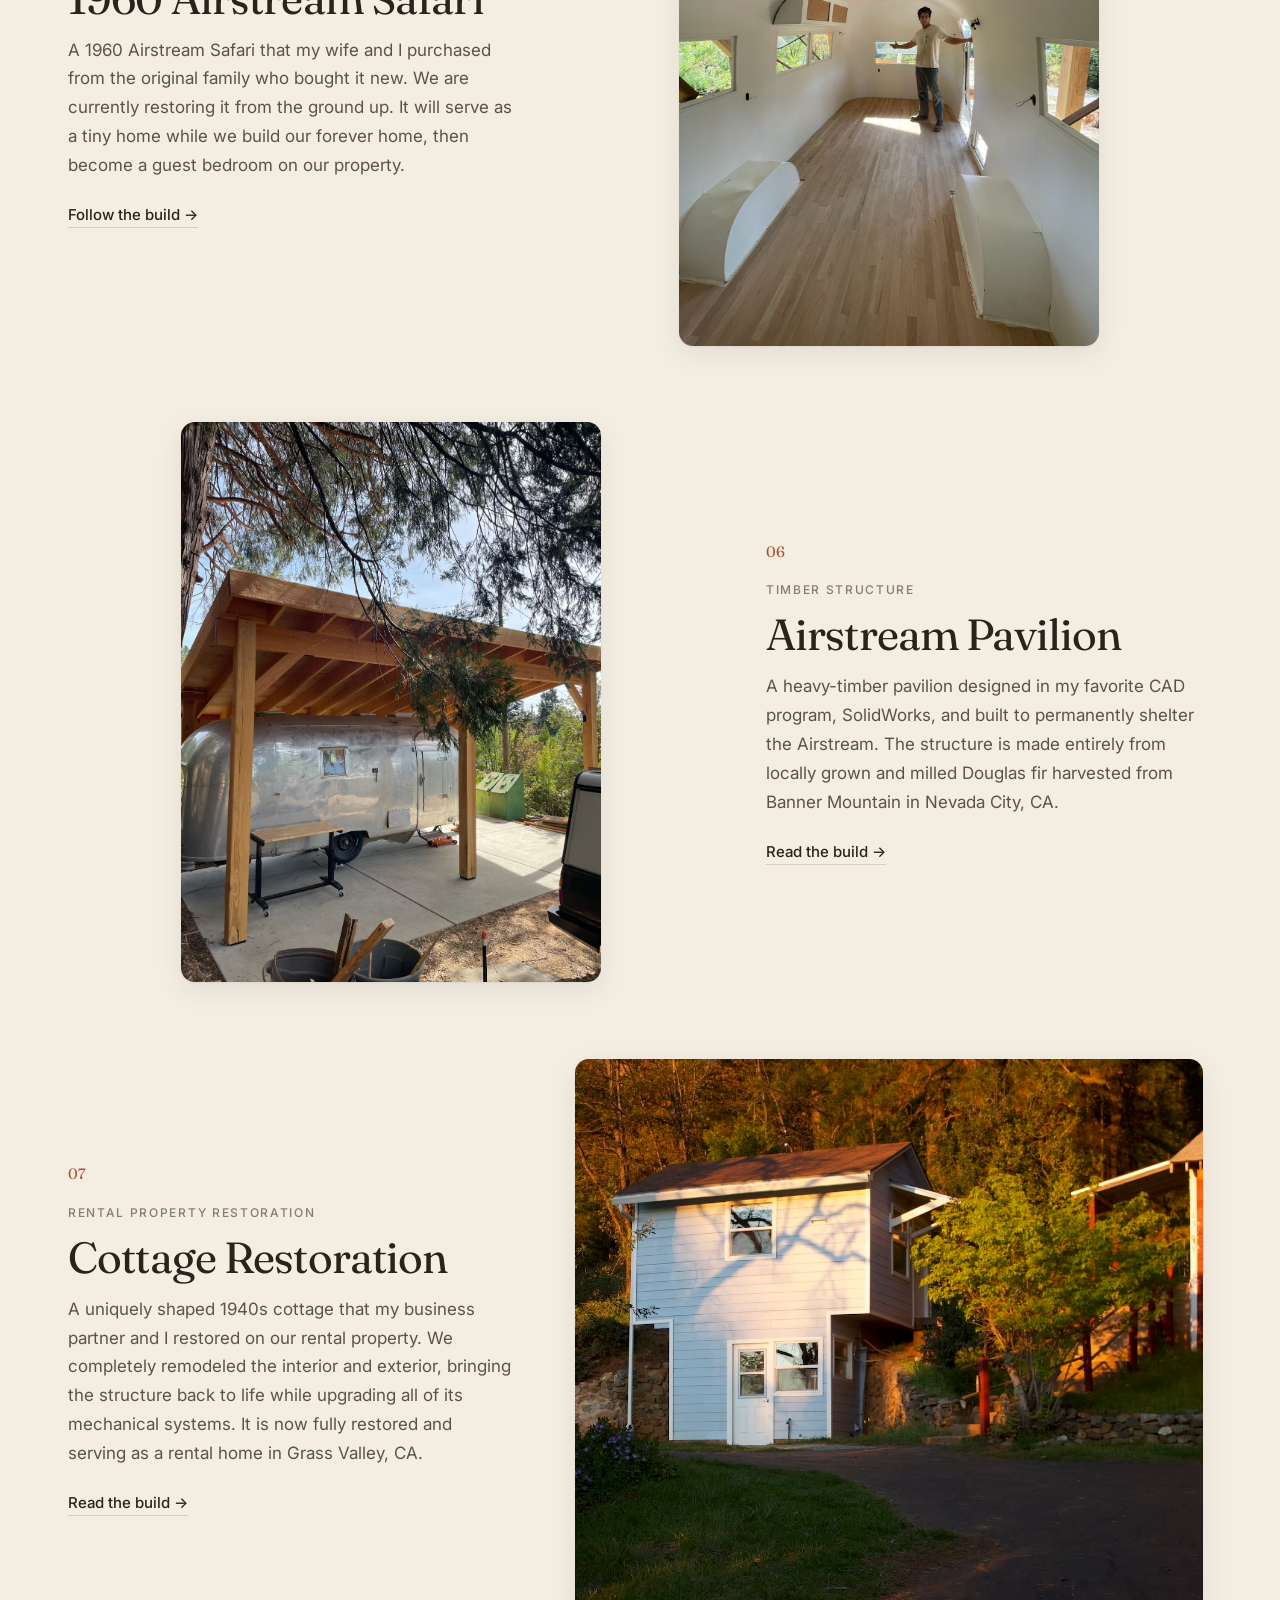
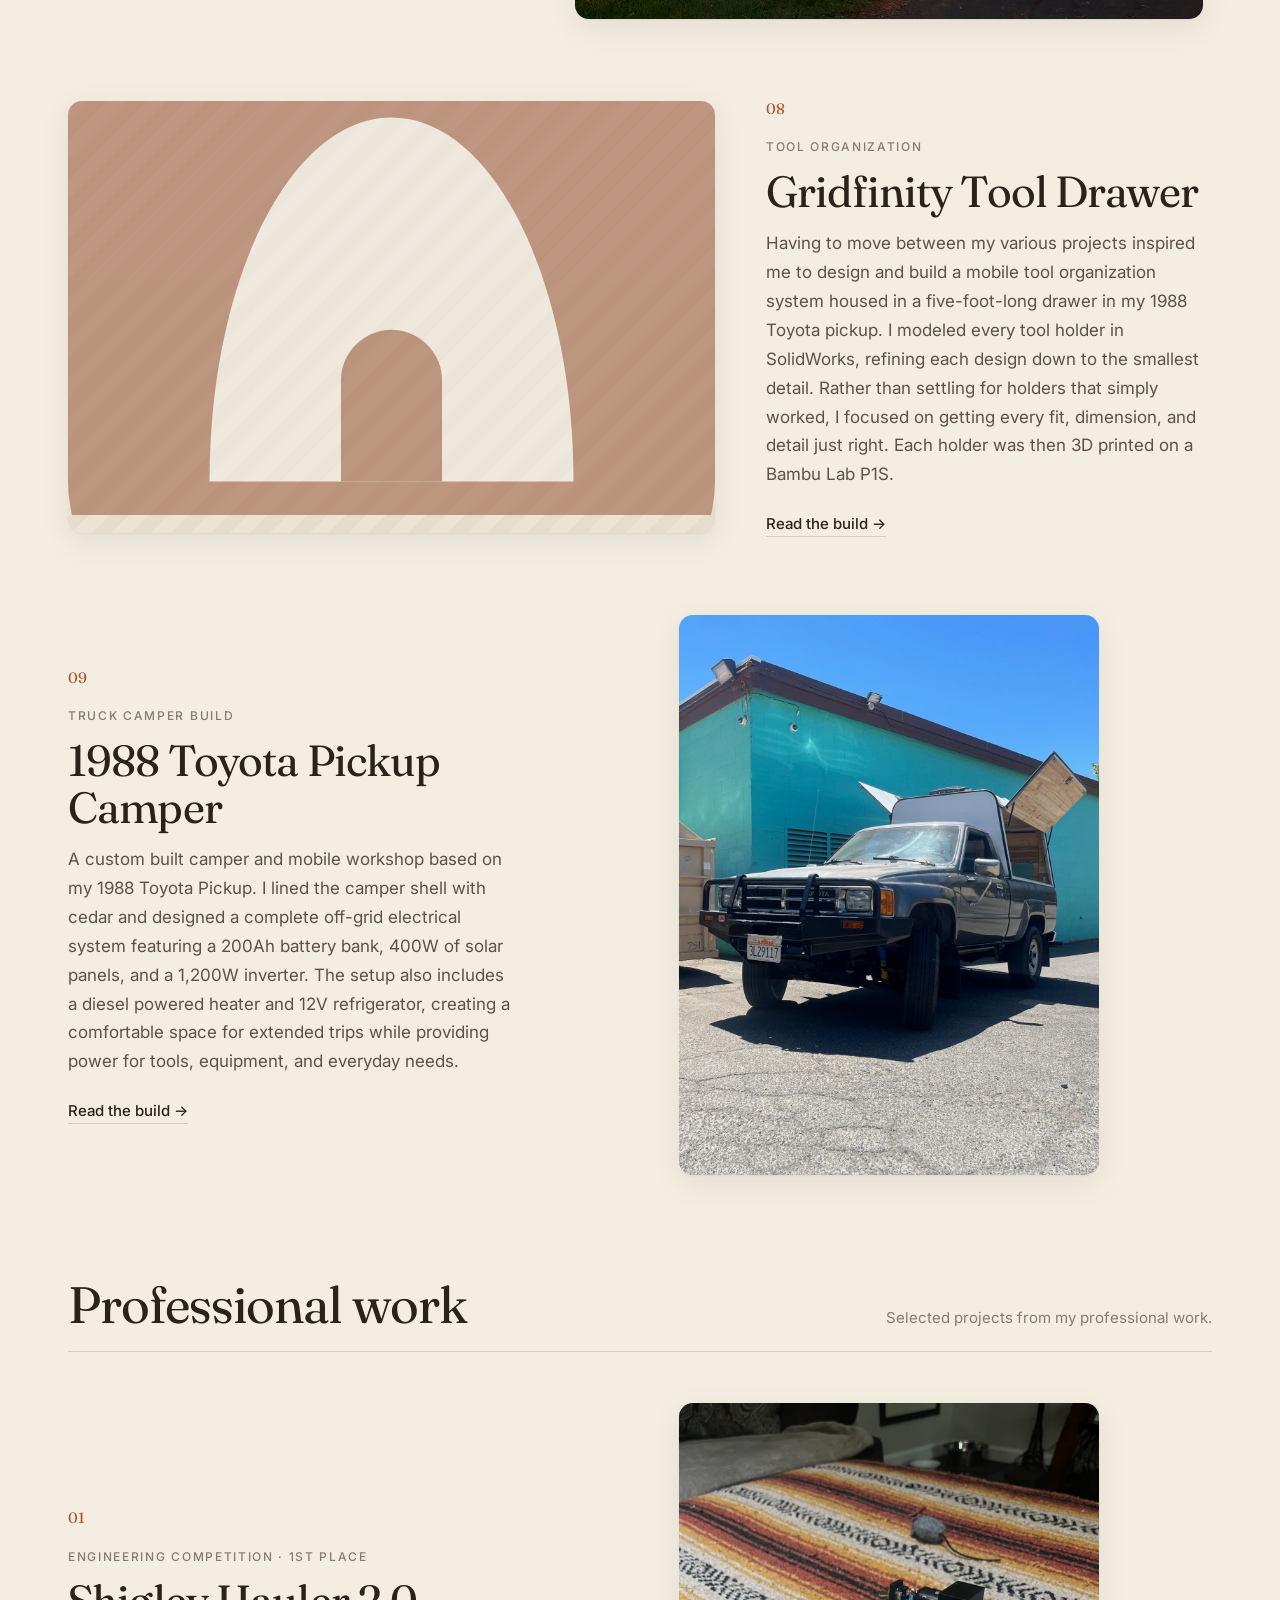
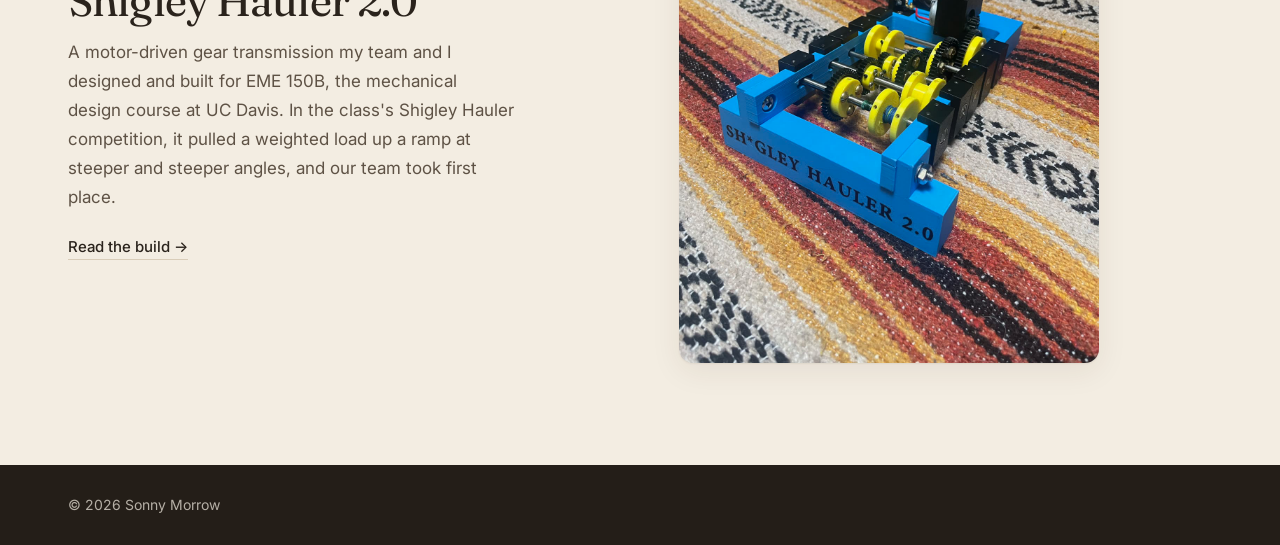
==== commit 9fe135b0: "Home: personal projects first (Tea House leads), Shigley Hauler last; add cottage model side view Co" ====
--- a/index.html
+++ b/index.html
@@ -20,8 +20,8 @@
 <header class="site-header">
   <a class="wordmark" href="">Sonny Morrow</a>
   <nav>
+    <a href="#personal">Personal</a>
     <a href="#professional">Professional</a>
-    <a href="#personal">Personal</a>
     <button class="theme-toggle" type="button" aria-label="Toggle dark mode"><span></span></button>
   </nav>
 </header>
@@ -41,21 +41,6 @@
 </section>
 
 <div id="work">
-<section id="professional" class="work wrap">
-  <header class="section-head"><h2 class="section-title">Professional work</h2><p>Selected projects from my professional work.</p></header>
-  <article class="card reveal">
-    <a href="projects/shigley-hauler/" class="card-link">
-      <div class="card-img card-img--whole" style="--r:0.7500"><img src="images/shigley-hauler-finished.jpeg" width="1200" height="1600" alt="Shigley Hauler 2.0" loading="lazy" decoding="async" sizes="(min-width: 900px) 60vw, 100vw"></div>
-      <div class="card-body">
-        <span class="num">01</span>
-        <span class="kicker">Engineering competition · 1st place</span>
-        <h3>Shigley Hauler 2.0</h3>
-        <p>A motor-driven gear transmission my team and I designed and built for EME 150B, the mechanical design course at UC Davis. In the class's Shigley Hauler competition, it pulled a weighted load up a ramp at steeper and steeper angles, and our team took first place.</p>
-        <span class="more">Read the build <span aria-hidden="true">→</span></span>
-      </div>
-    </a>
-  </article>
-</section>
 <section id="personal" class="work wrap">
   
   <article class="card reveal">
@@ -167,6 +152,21 @@
     </a>
   </article>
 </section>
+<section id="professional" class="work wrap">
+  <header class="section-head"><h2 class="section-title">Professional work</h2><p>Selected projects from my professional work.</p></header>
+  <article class="card reveal">
+    <a href="projects/shigley-hauler/" class="card-link">
+      <div class="card-img card-img--whole" style="--r:0.7500"><img src="images/shigley-hauler-finished.jpeg" width="1200" height="1600" alt="Shigley Hauler 2.0" loading="lazy" decoding="async" sizes="(min-width: 900px) 60vw, 100vw"></div>
+      <div class="card-body">
+        <span class="num">01</span>
+        <span class="kicker">Engineering competition · 1st place</span>
+        <h3>Shigley Hauler 2.0</h3>
+        <p>A motor-driven gear transmission my team and I designed and built for EME 150B, the mechanical design course at UC Davis. In the class's Shigley Hauler competition, it pulled a weighted load up a ramp at steeper and steeper angles, and our team took first place.</p>
+        <span class="more">Read the build <span aria-hidden="true">→</span></span>
+      </div>
+    </a>
+  </article>
+</section>
 </div>
 </main>
 <footer class="site-footer">
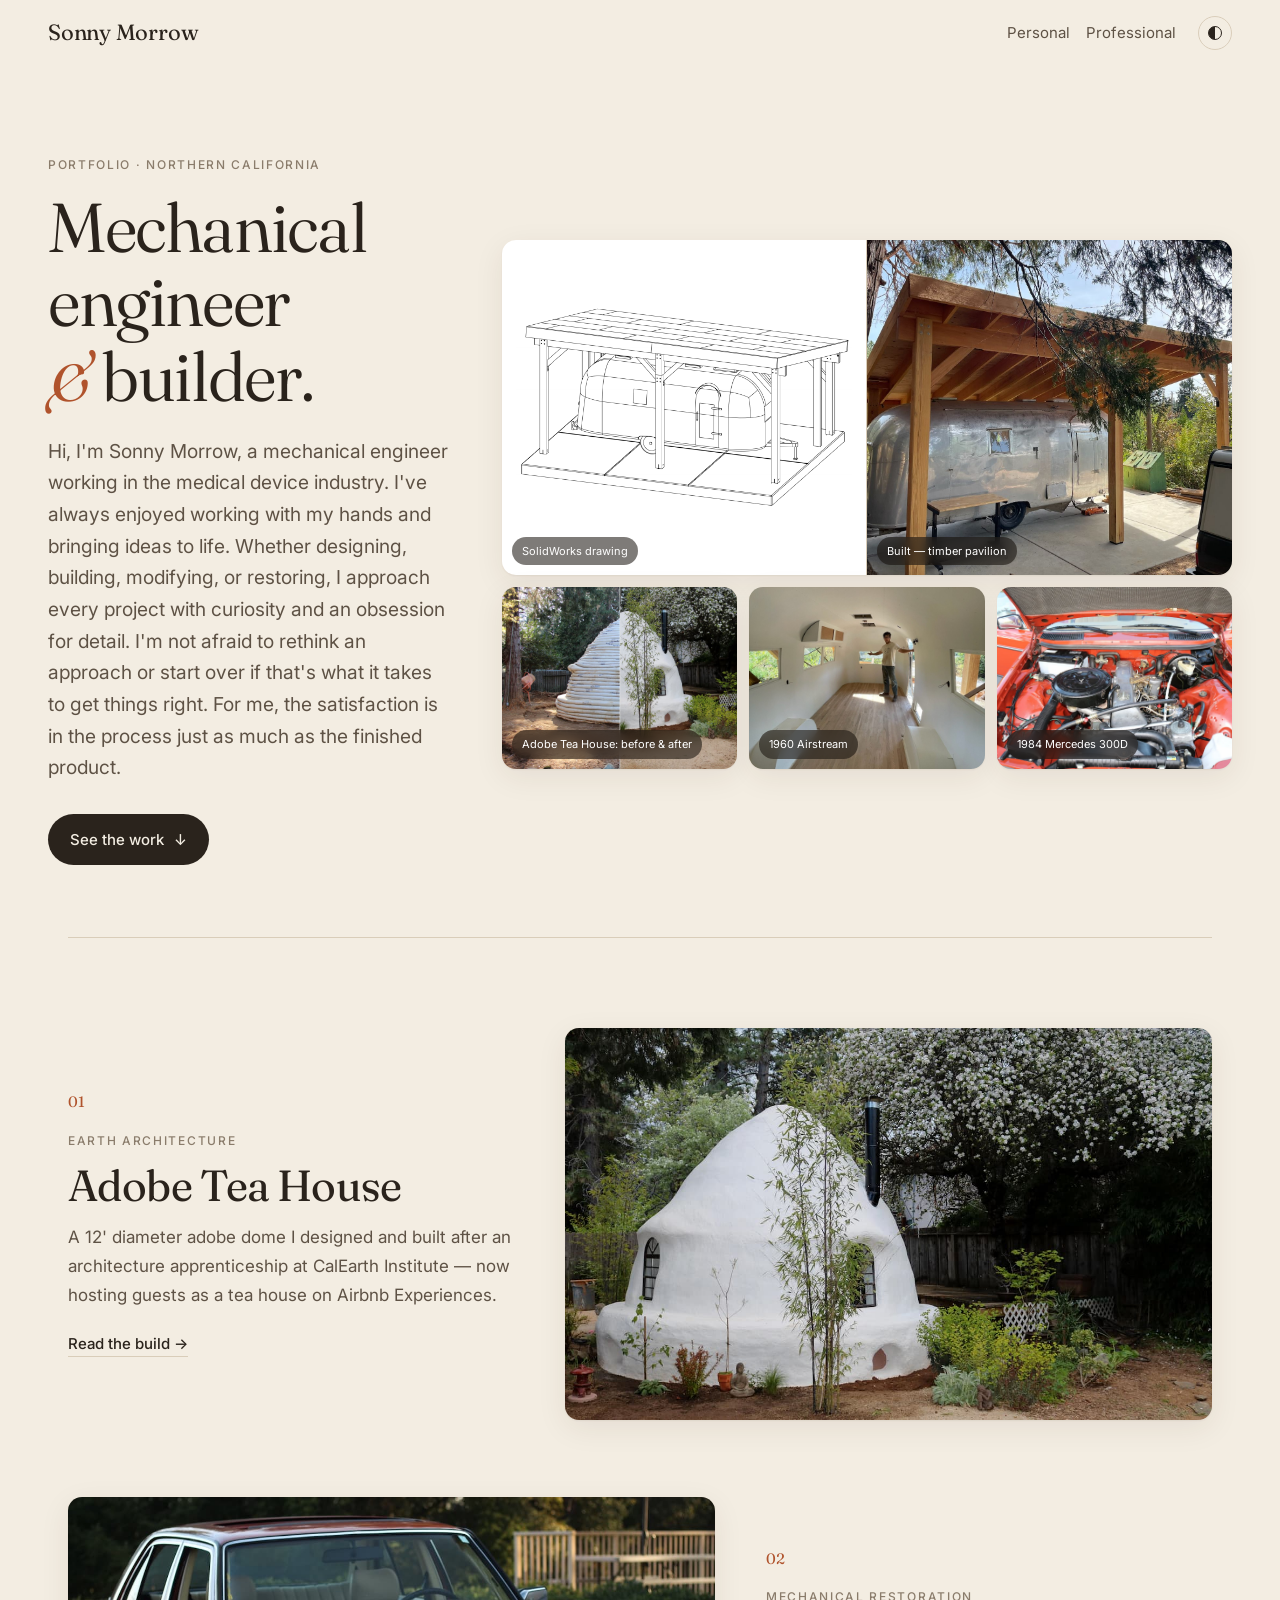
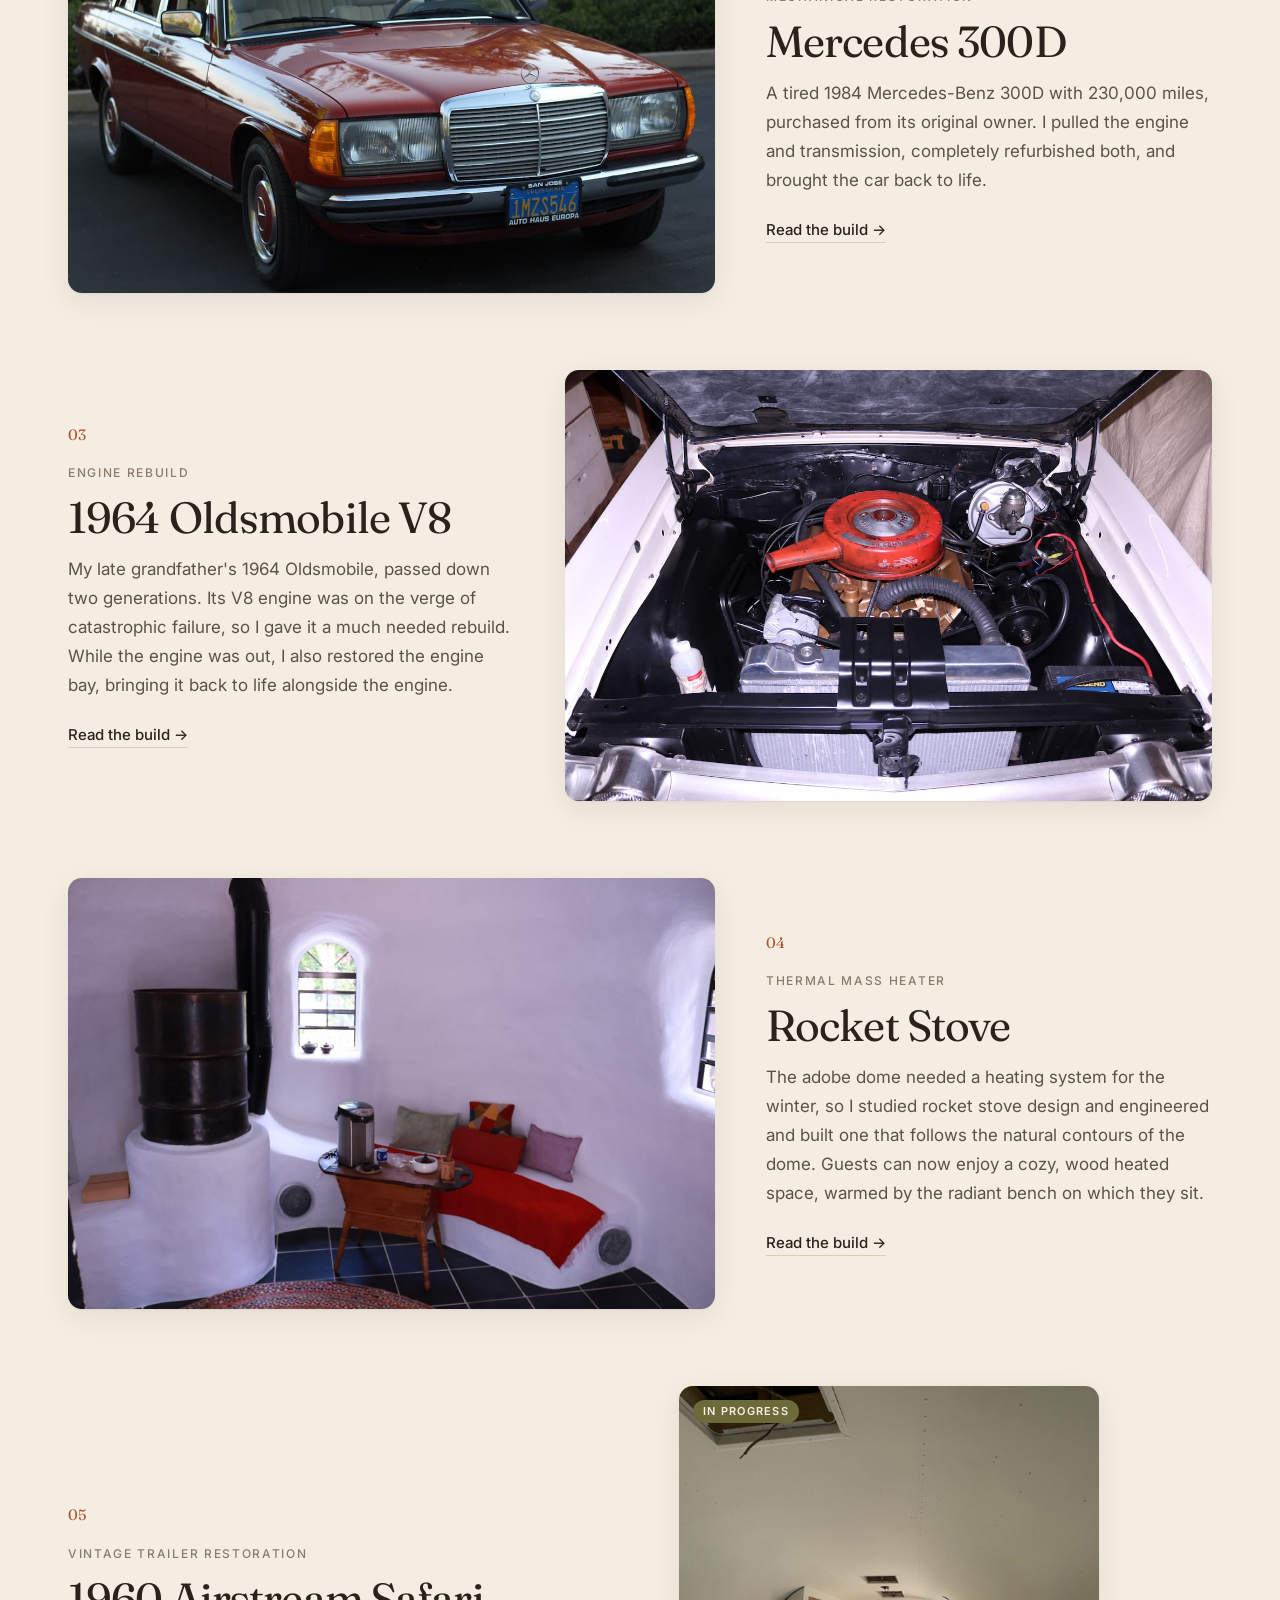
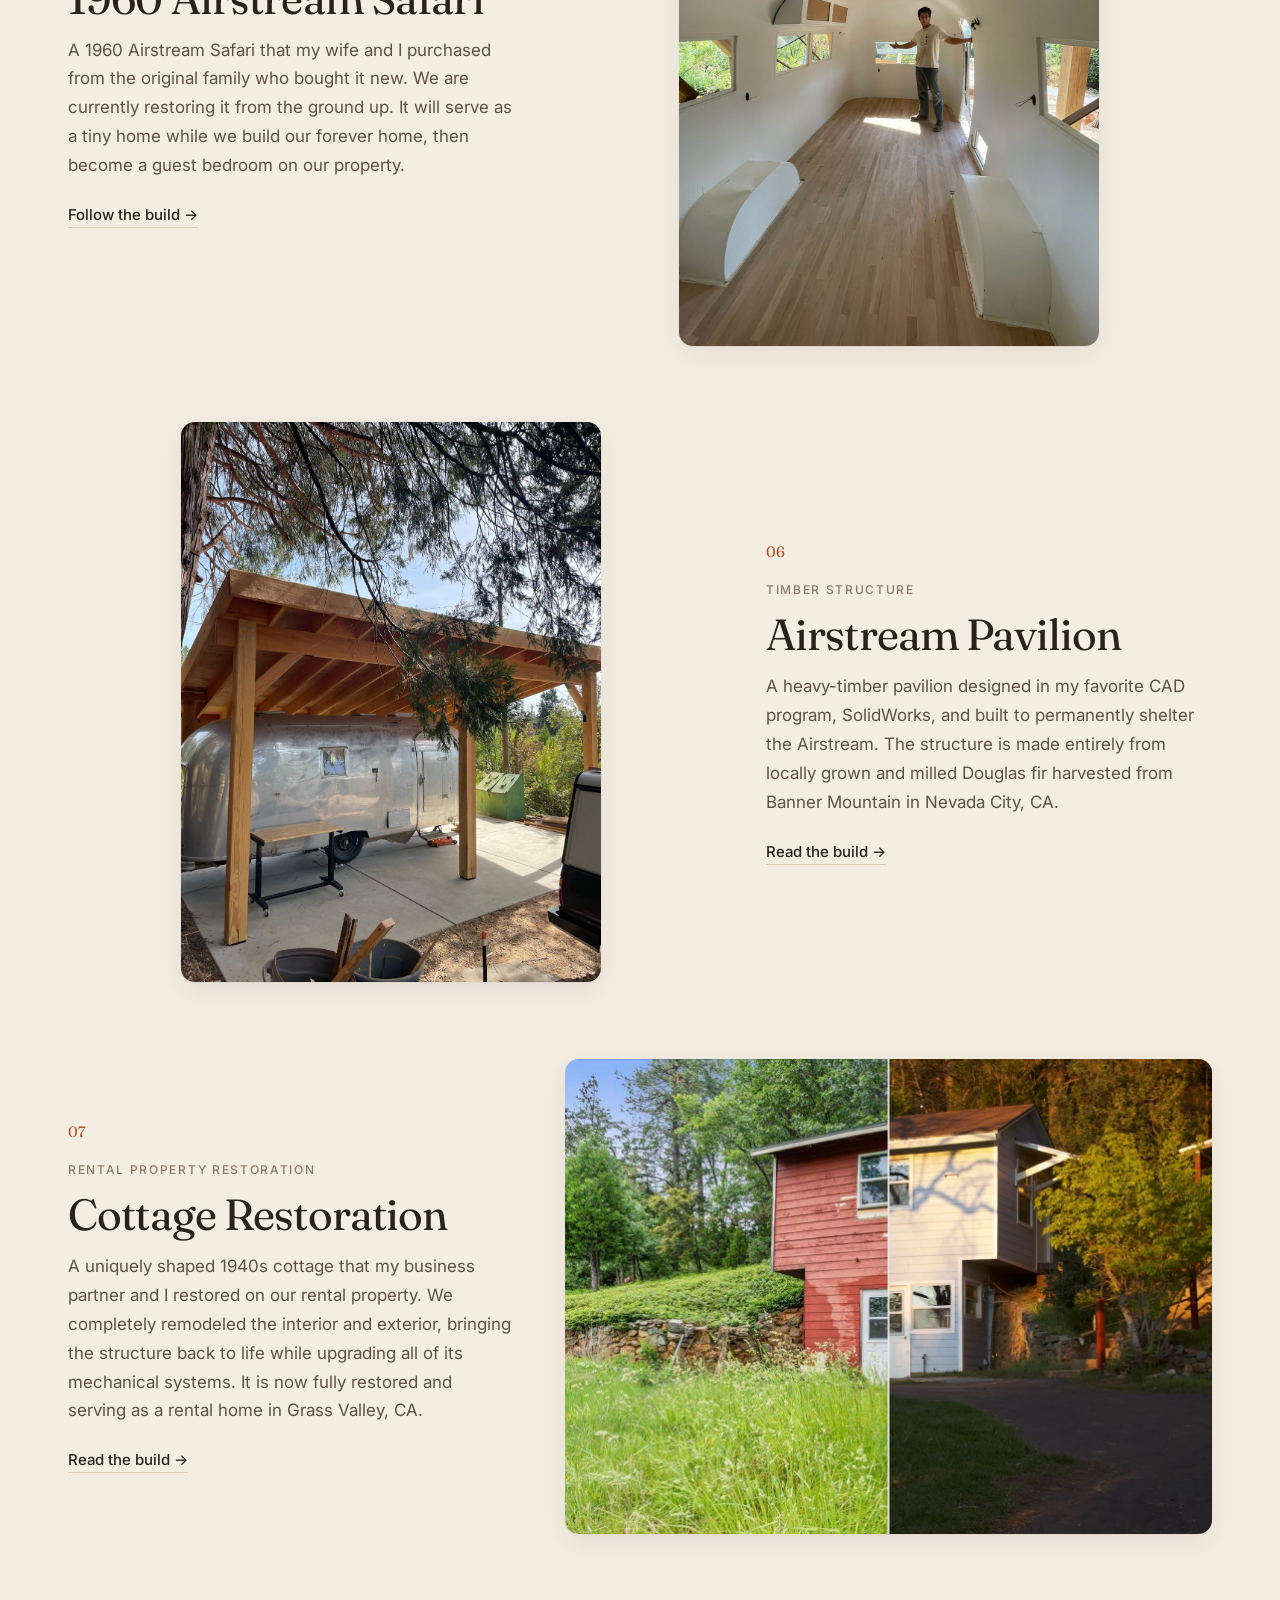
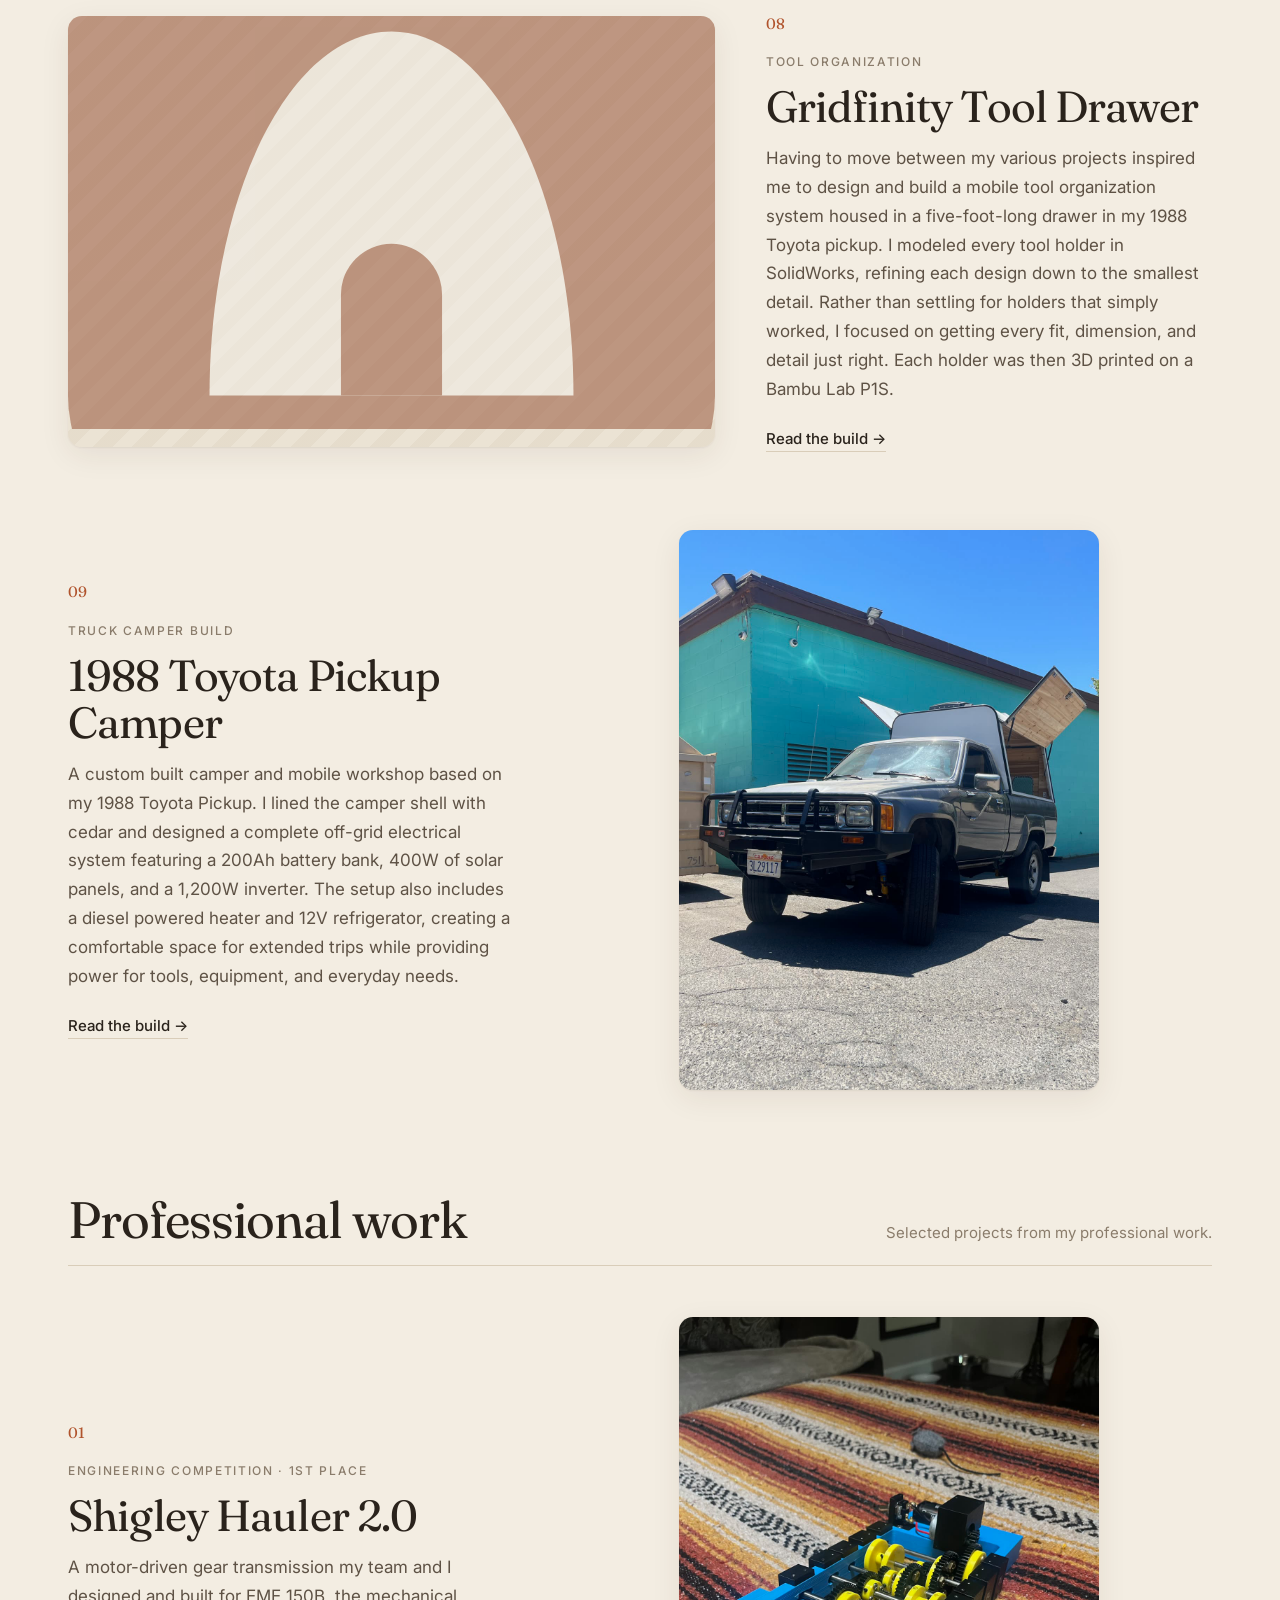
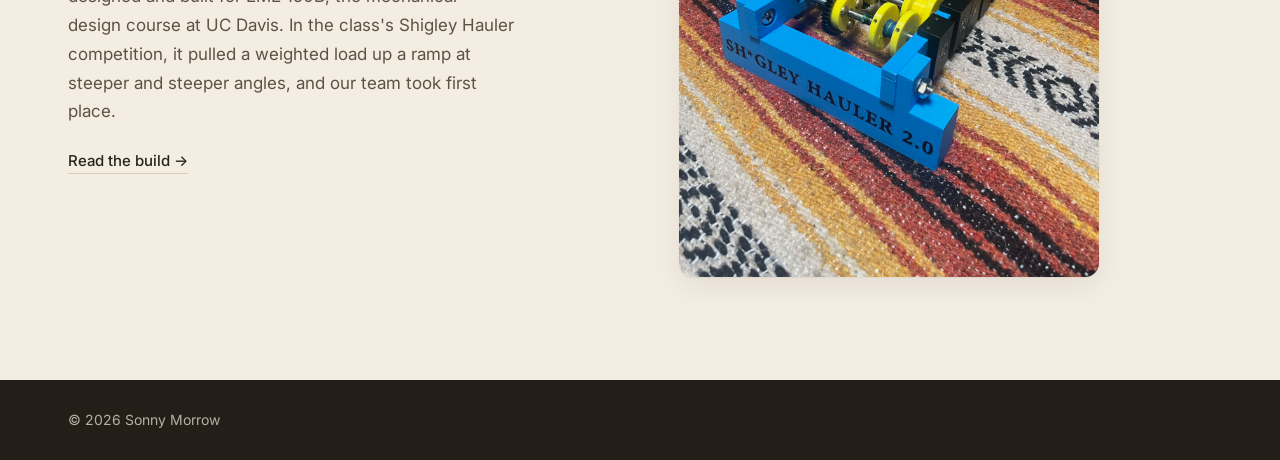
==== commit 84538de3: "Before/after: dome split tile, cottage Then & now chapter and slider; remove YouTube embed Co-Author" ====
--- a/index.html
+++ b/index.html
@@ -34,7 +34,7 @@
     <a class="btn" href="#work">See the work <span aria-hidden="true">↓</span></a>
   </div>
   <div class="collage"><a class="tile t1 pair" href="projects/airstream-pavilion/"><span class="half dwg"><img src="images/pavilion-dwg-overview-crop.png" width="1218" height="736" alt="SolidWorks drawing" fetchpriority="high" decoding="async" sizes="(min-width: 900px) 25vw, 50vw"><span class="hero-tag">SolidWorks drawing</span></span><span class="half"><img src="images/pavilion-angle.jpeg" width="1125" height="1500" alt="Built — timber pavilion" style="object-position:50% 62%" fetchpriority="high" decoding="async" sizes="(min-width: 900px) 25vw, 50vw"><span class="hero-tag">Built — timber pavilion</span></span></a>
-    <a class="tile t2" href="projects/earthbag-dome/"><img src="images/pic01.jpeg" width="1200" height="727" alt="Adobe Tea House in Grass Valley, CA" style="object-position:6% 60%" fetchpriority="high" decoding="async" sizes="(min-width: 900px) 15vw, 33vw"><span class="hero-tag">Adobe Tea House in Grass Valley, CA</span></a>
+    <a class="tile t2" href="projects/earthbag-dome/"><img src="images/dome-before-after-split.jpeg" width="1300" height="1000" alt="Adobe Tea House: before &amp; after" style="object-position:50% 50%" fetchpriority="high" decoding="async" sizes="(min-width: 900px) 15vw, 33vw"><span class="hero-tag">Adobe Tea House: before &amp; after</span></a>
     <a class="tile t3" href="projects/airstream-safari-1960/"><img src="images/airstream-interior-white-oak-floor.jpeg" width="1200" height="1600" alt="1960 Airstream" style="object-position:50% 60%" fetchpriority="high" decoding="async" sizes="(min-width: 900px) 15vw, 33vw"><span class="hero-tag">1960 Airstream</span></a>
     <a class="tile t4" href="projects/mercedes-300d/"><img src="images/2.35.jpeg" width="1200" height="800" alt="1984 Mercedes 300D" style="object-position:50% 55%" fetchpriority="high" decoding="async" sizes="(min-width: 900px) 15vw, 33vw"><span class="hero-tag">1984 Mercedes 300D</span></a>
   </div>
@@ -117,7 +117,7 @@
   </article>
   <article class="card reveal">
     <a href="projects/cottage-restoration/" class="card-link">
-      <div class="card-img card-img--whole" style="--r:1.1211"><img src="images/cottage-exterior-hero.jpeg" width="1139" height="1016" alt="Cottage Restoration" loading="lazy" decoding="async" sizes="(min-width: 900px) 60vw, 100vw"></div>
+      <div class="card-img card-img--whole" style="--r:1.3627"><img src="images/cottage-before-after-split.jpeg" width="1300" height="954" alt="Cottage Restoration" loading="lazy" decoding="async" sizes="(min-width: 900px) 60vw, 100vw"></div>
       <div class="card-body">
         <span class="num">07</span>
         <span class="kicker">Rental property restoration</span>
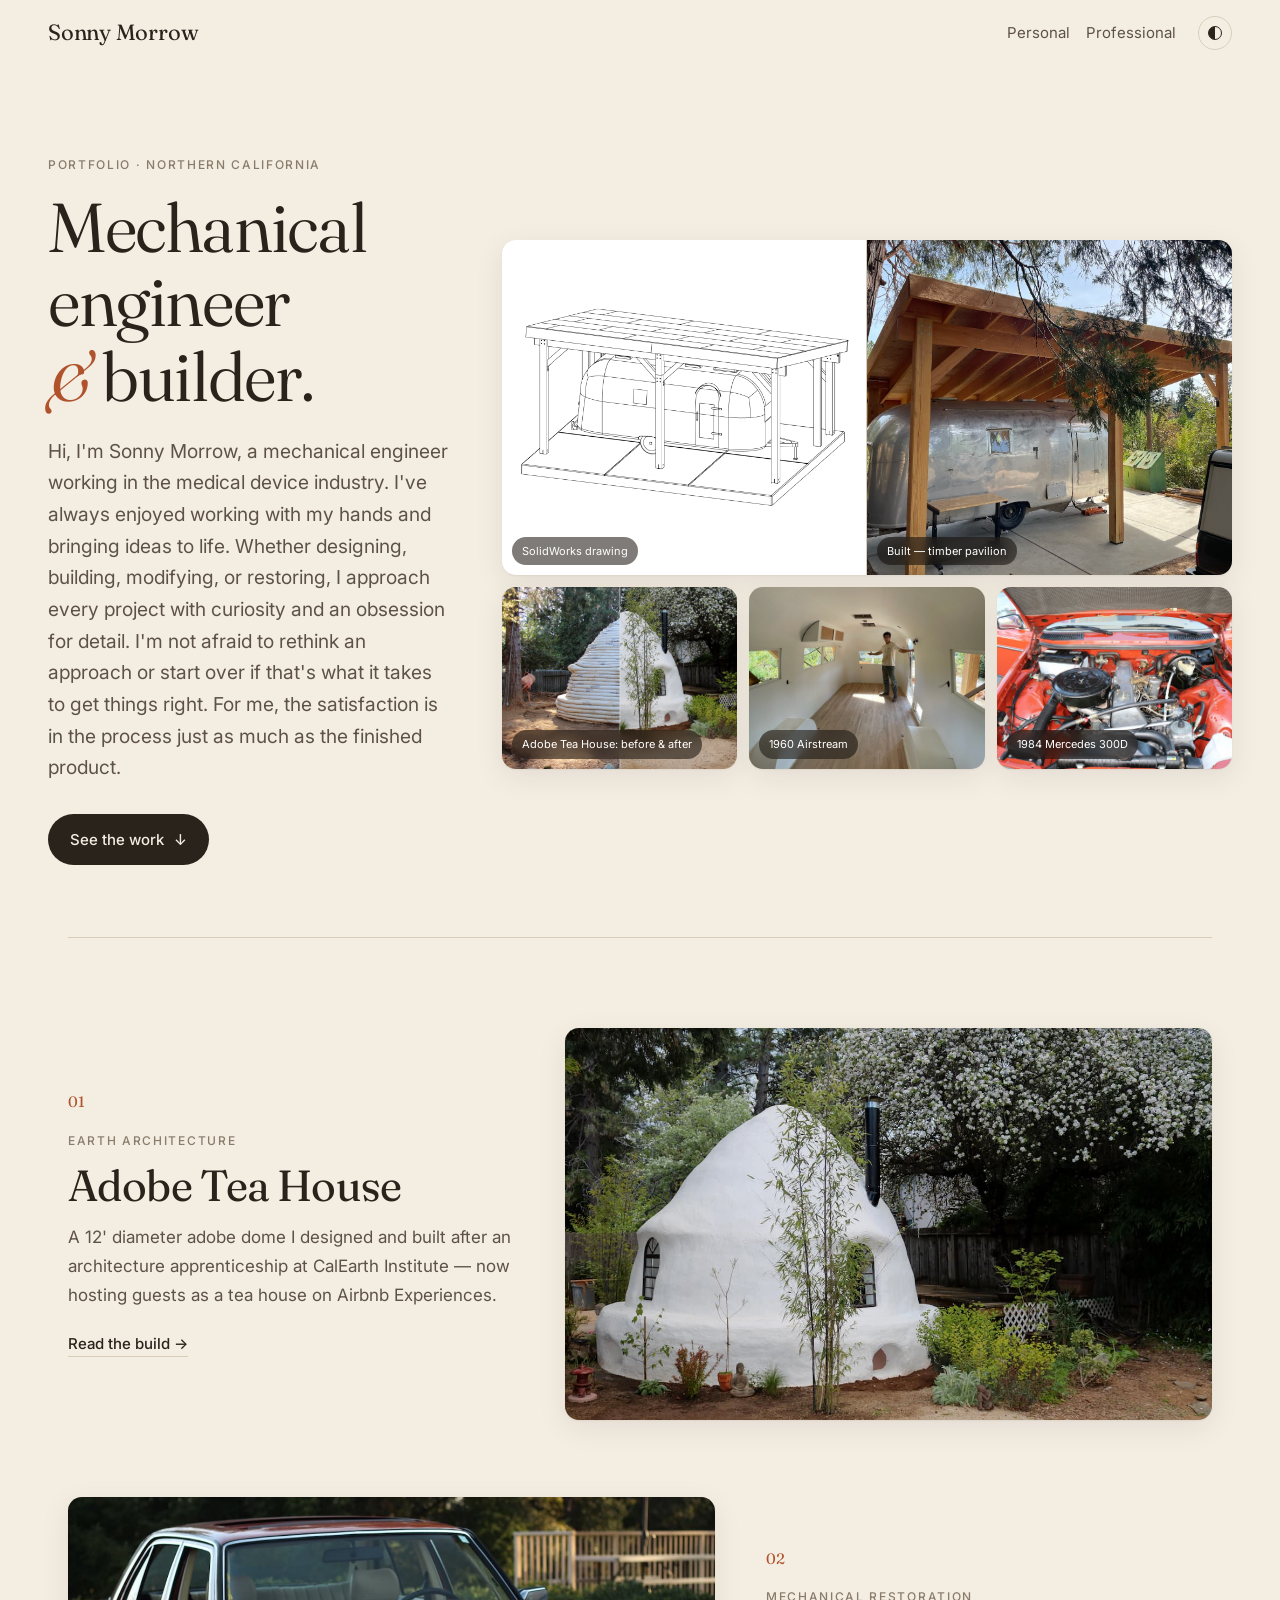
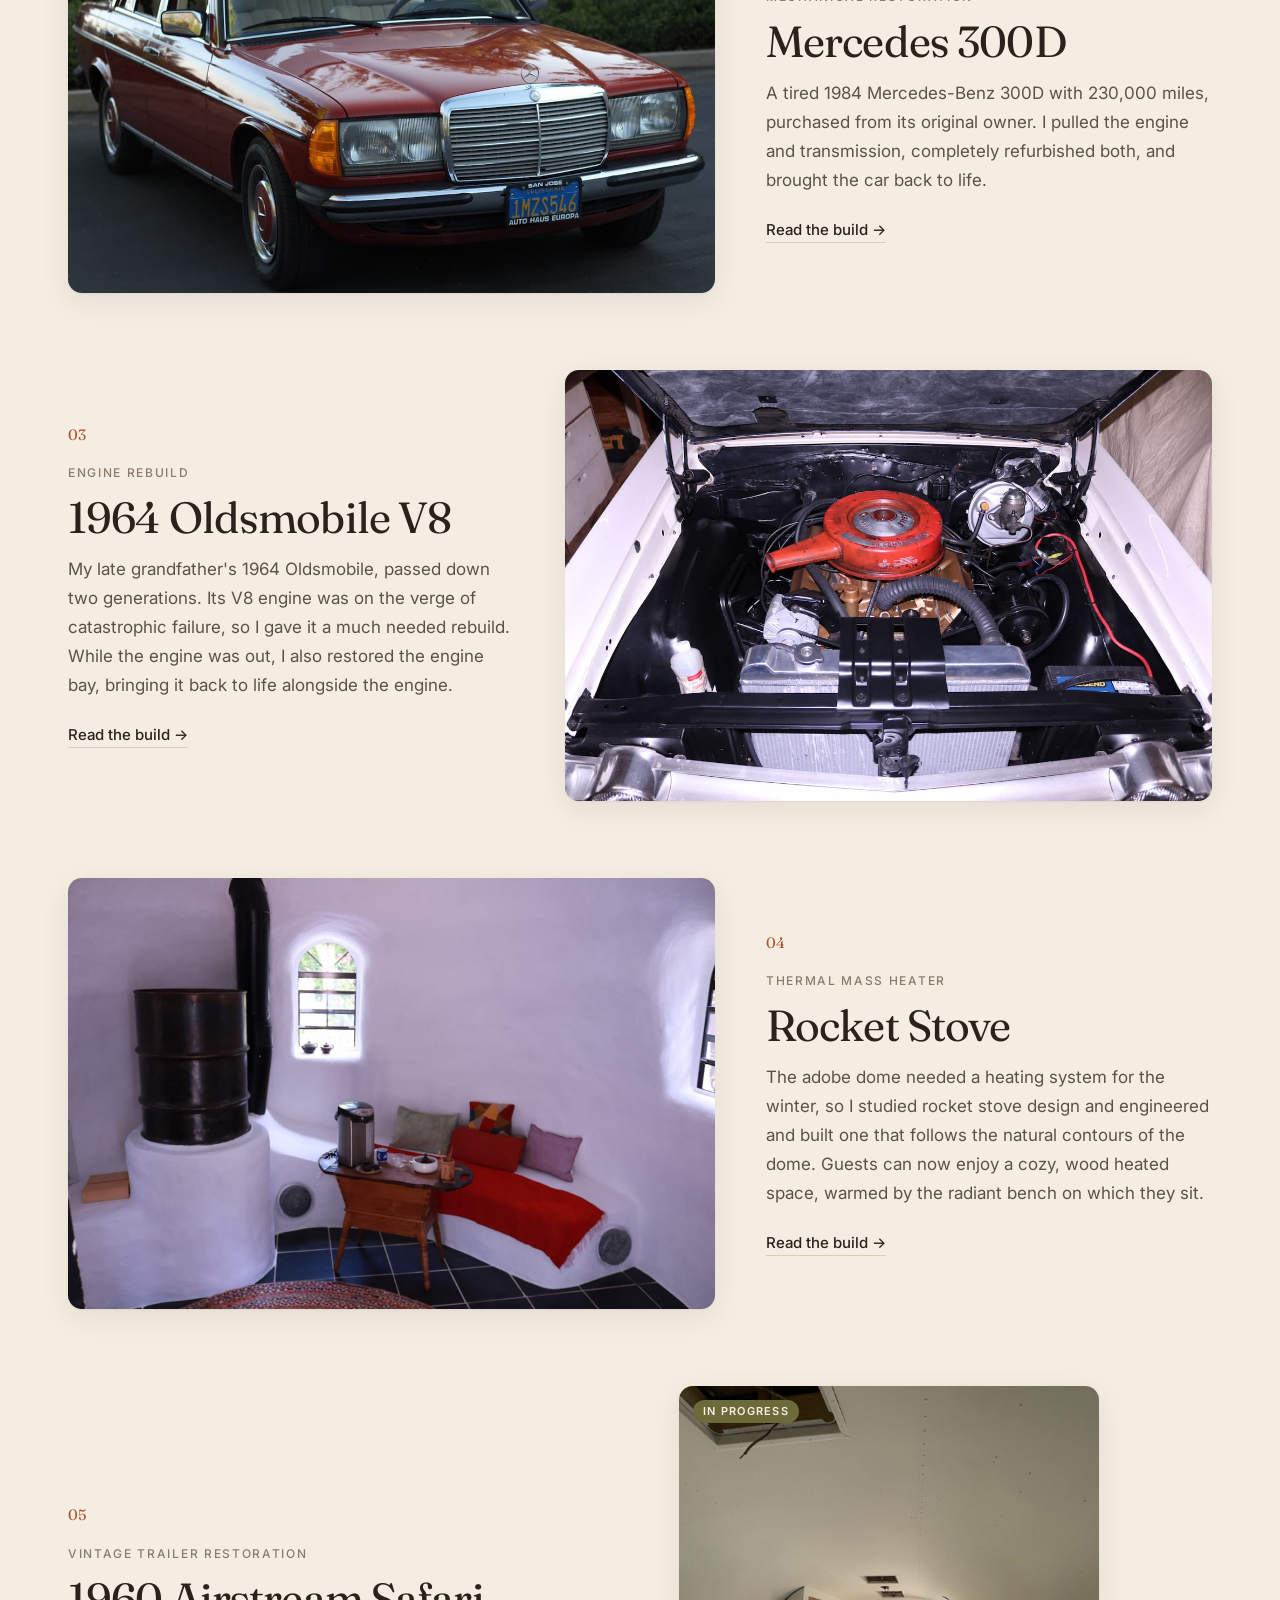
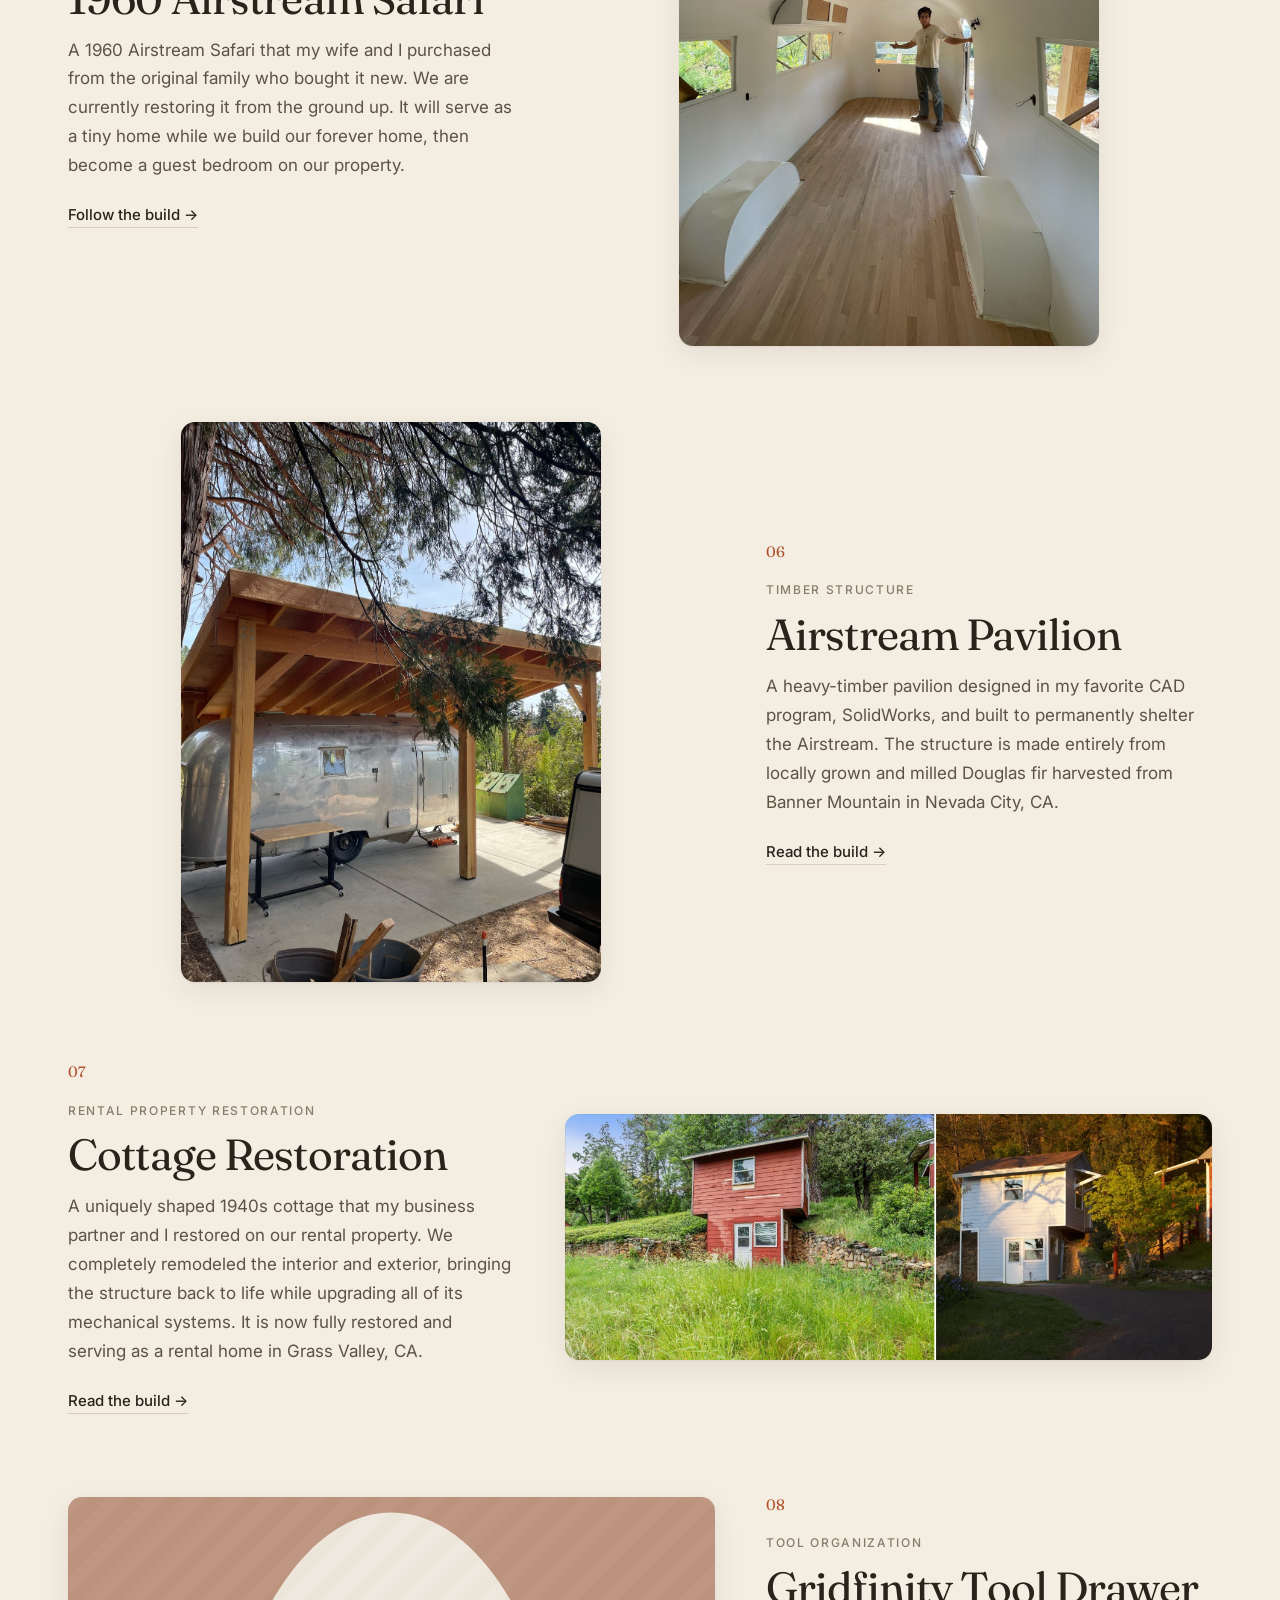
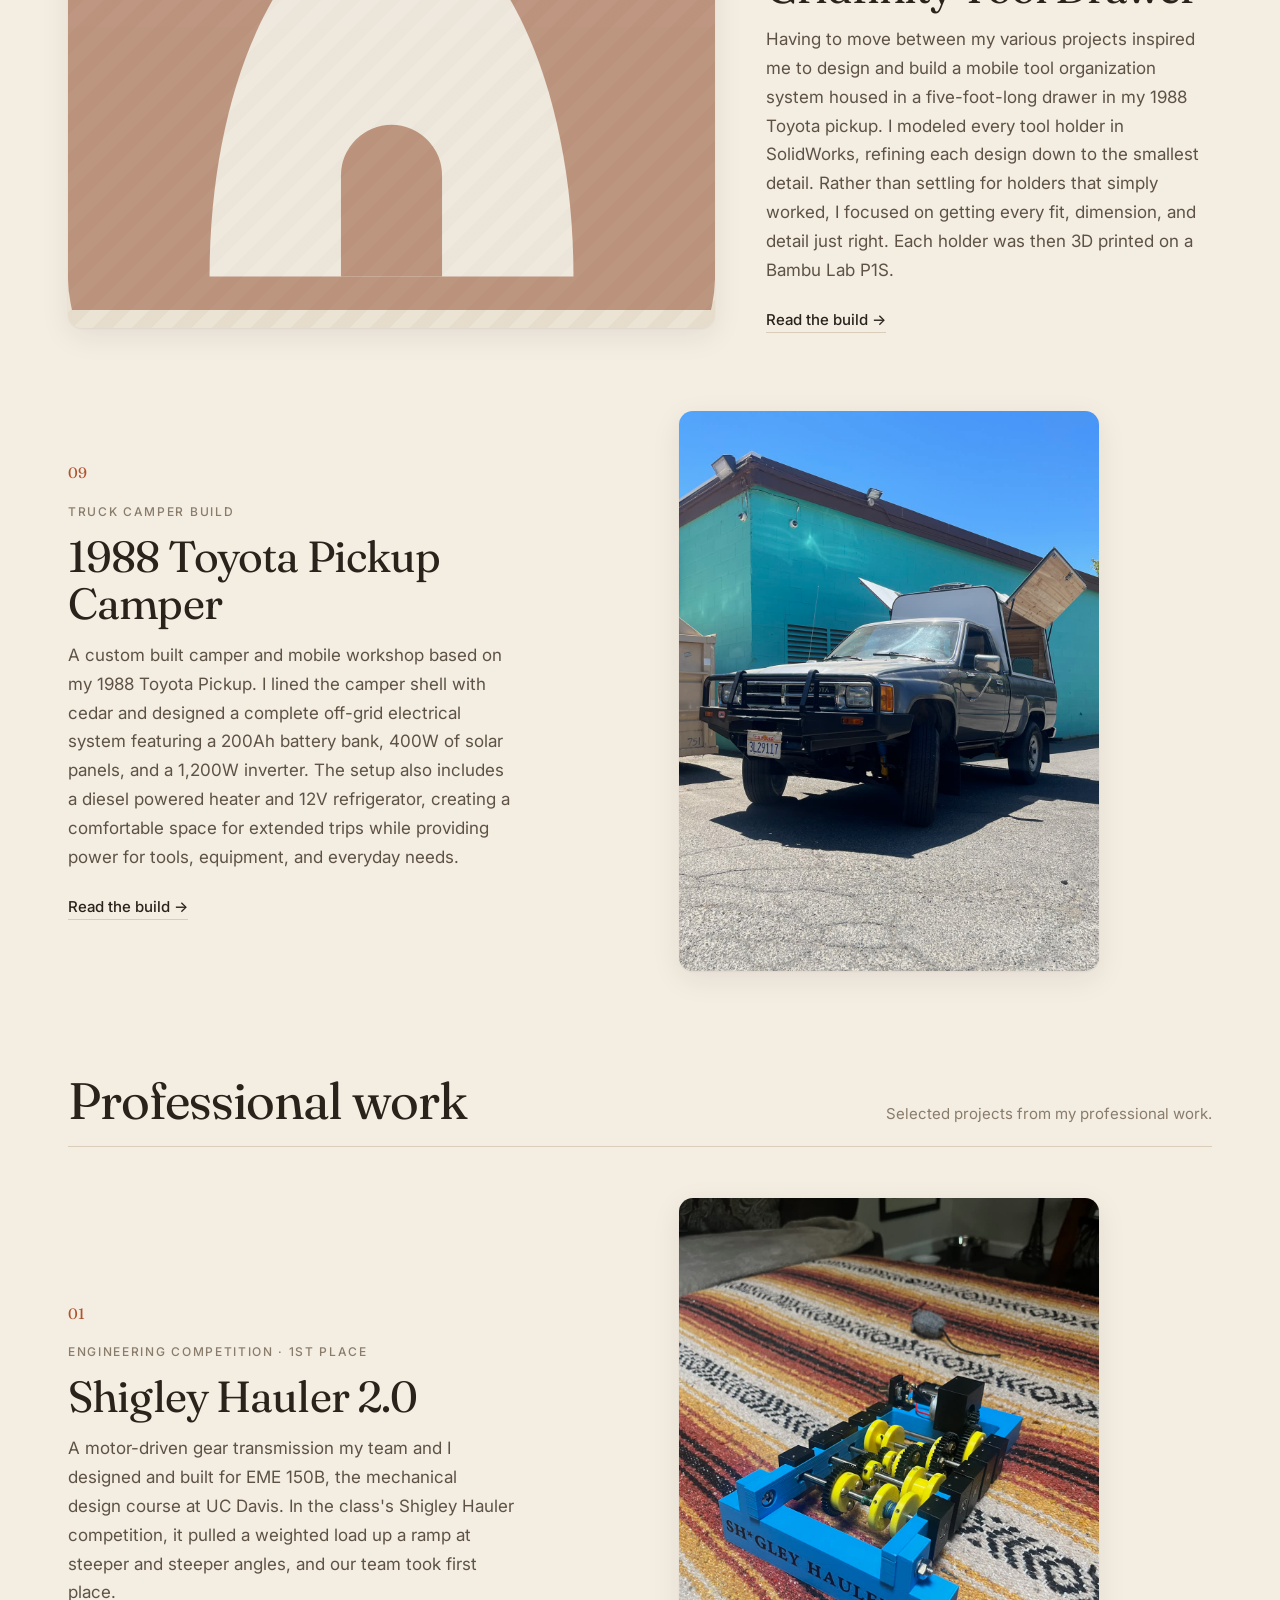
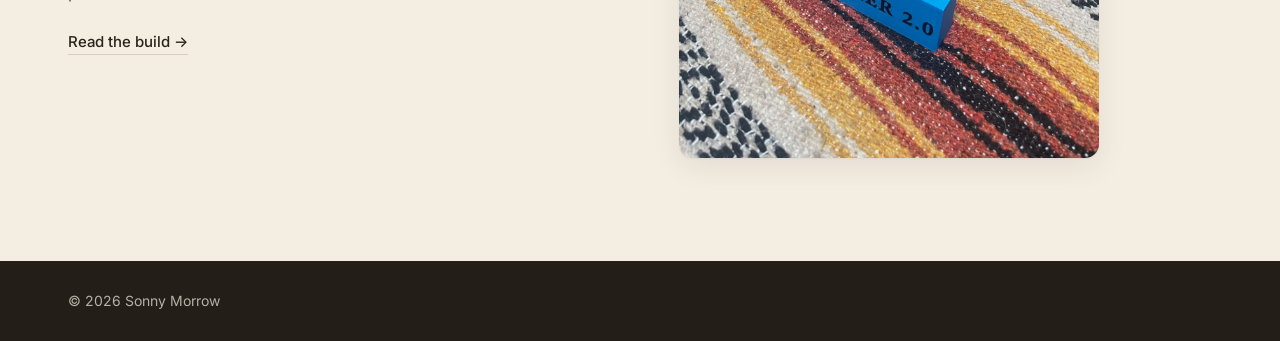
==== commit 1c675c1c: "Cottage: home card shows full before and after photos side by side Co-Authored-By: Claude Opus 5.5 <" ====
--- a/index.html
+++ b/index.html
@@ -117,7 +117,7 @@
   </article>
   <article class="card reveal">
     <a href="projects/cottage-restoration/" class="card-link">
-      <div class="card-img card-img--whole" style="--r:1.3627"><img src="images/cottage-before-after-split.jpeg" width="1300" height="954" alt="Cottage Restoration" loading="lazy" decoding="async" sizes="(min-width: 900px) 60vw, 100vw"></div>
+      <div class="card-img card-img--whole" style="--r:2.6275"><img src="images/cottage-before-after-pair.jpeg" width="2102" height="800" alt="Cottage Restoration" loading="lazy" decoding="async" sizes="(min-width: 900px) 60vw, 100vw"></div>
       <div class="card-body">
         <span class="num">07</span>
         <span class="kicker">Rental property restoration</span>
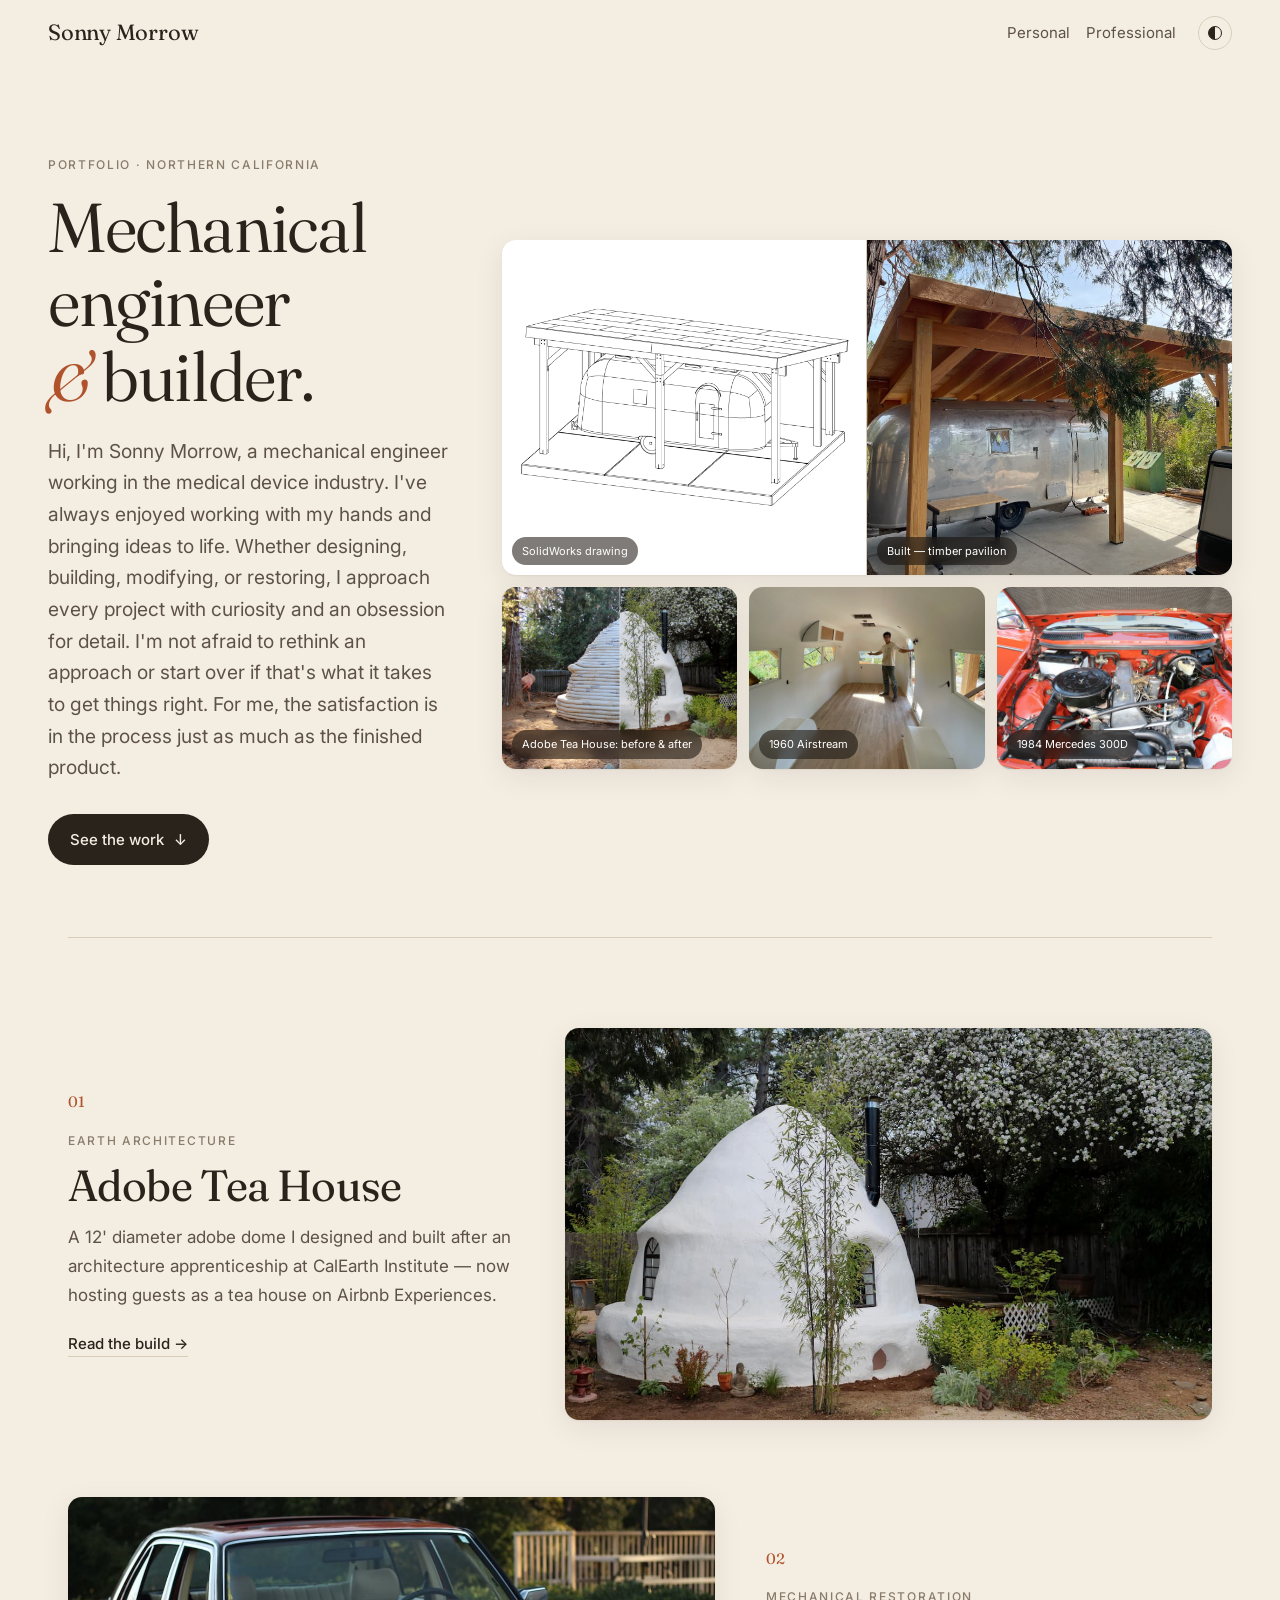
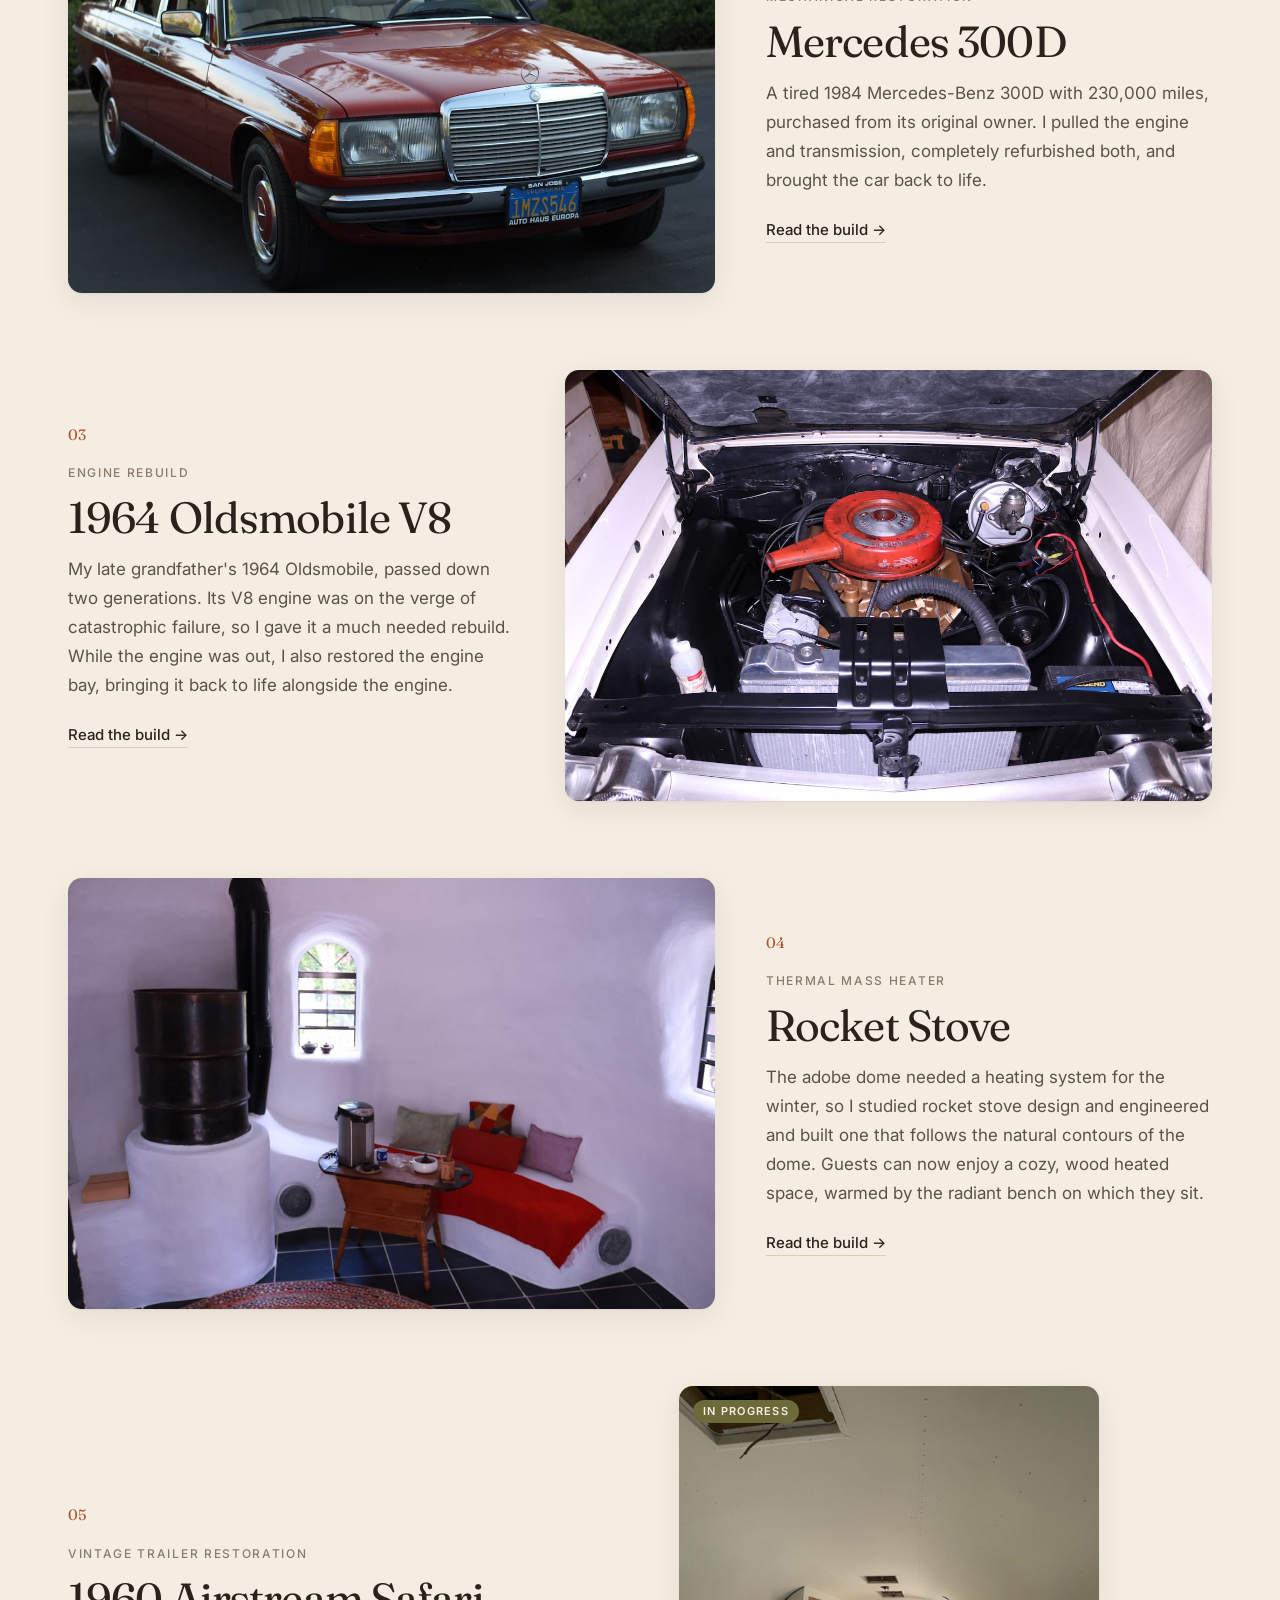
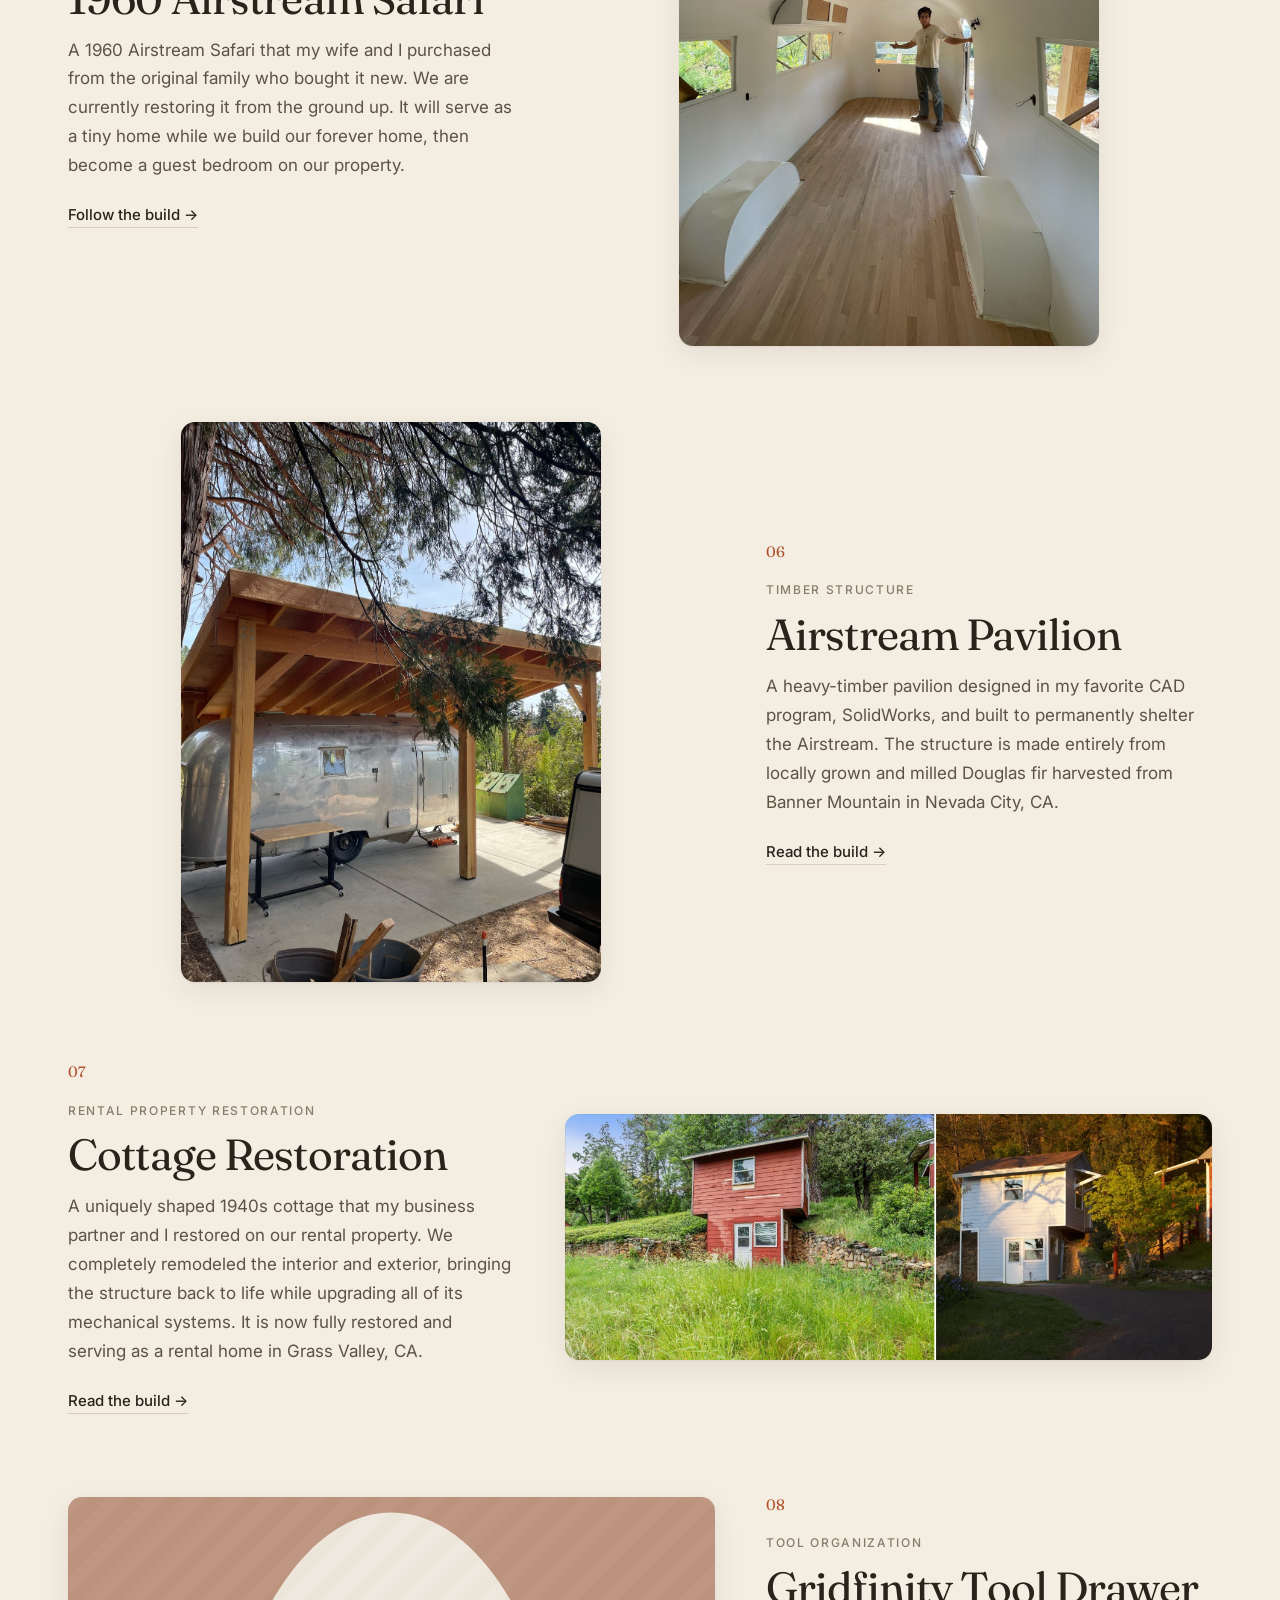
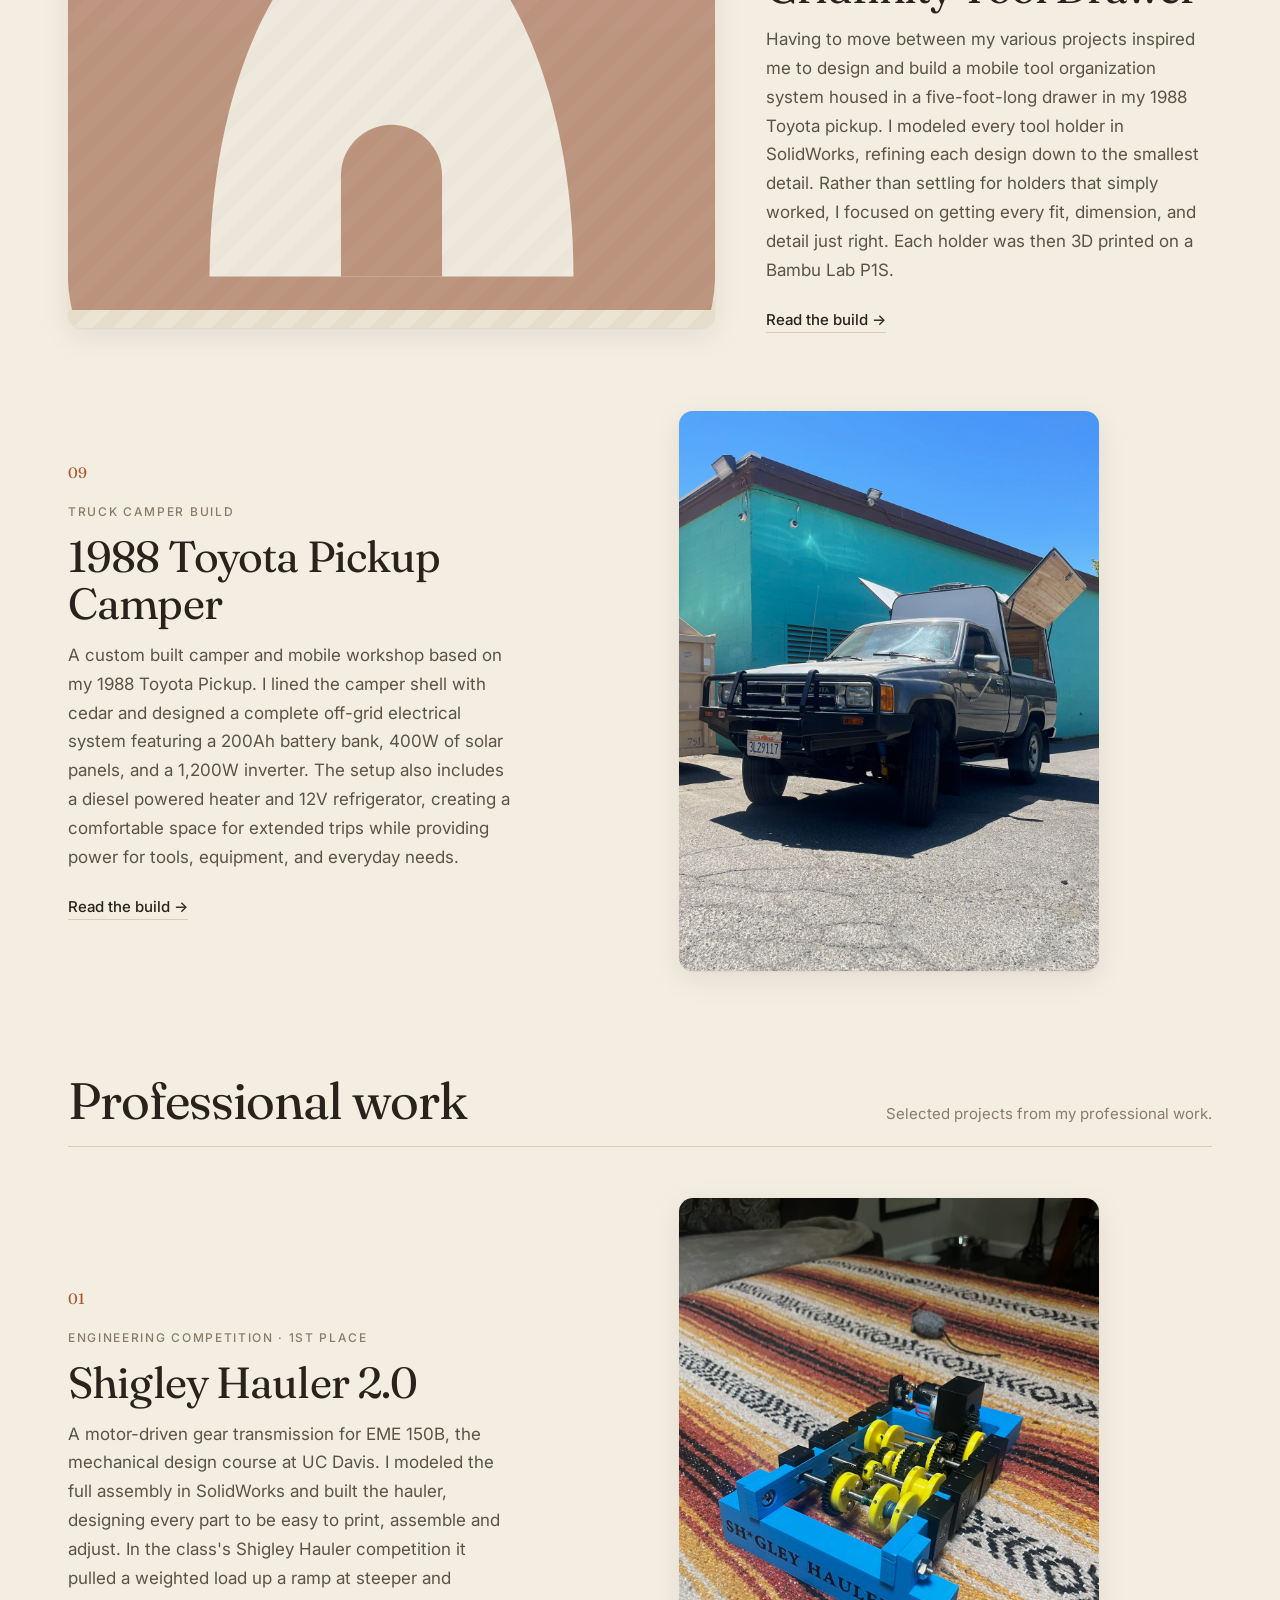
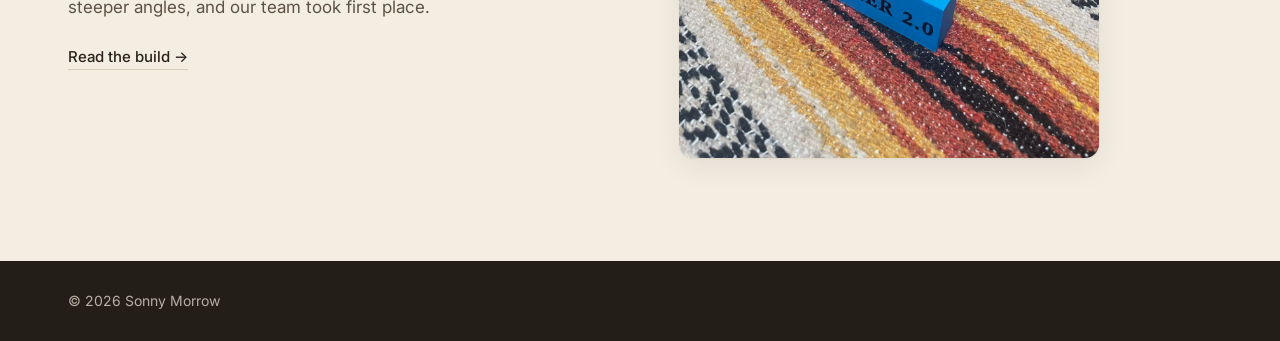
==== commit 97b23fb7: "Shigley Hauler: modeled-first and DFM chapters, clarify role Co-Authored-By: Claude Opus 5.5 <norepl" ====
--- a/index.html
+++ b/index.html
@@ -161,7 +161,7 @@
         <span class="num">01</span>
         <span class="kicker">Engineering competition · 1st place</span>
         <h3>Shigley Hauler 2.0</h3>
-        <p>A motor-driven gear transmission my team and I designed and built for EME 150B, the mechanical design course at UC Davis. In the class's Shigley Hauler competition, it pulled a weighted load up a ramp at steeper and steeper angles, and our team took first place.</p>
+        <p>A motor-driven gear transmission for EME 150B, the mechanical design course at UC Davis. I modeled the full assembly in SolidWorks and built the hauler, designing every part to be easy to print, assemble and adjust. In the class's Shigley Hauler competition it pulled a weighted load up a ramp at steeper and steeper angles, and our team took first place.</p>
         <span class="more">Read the build <span aria-hidden="true">→</span></span>
       </div>
     </a>
